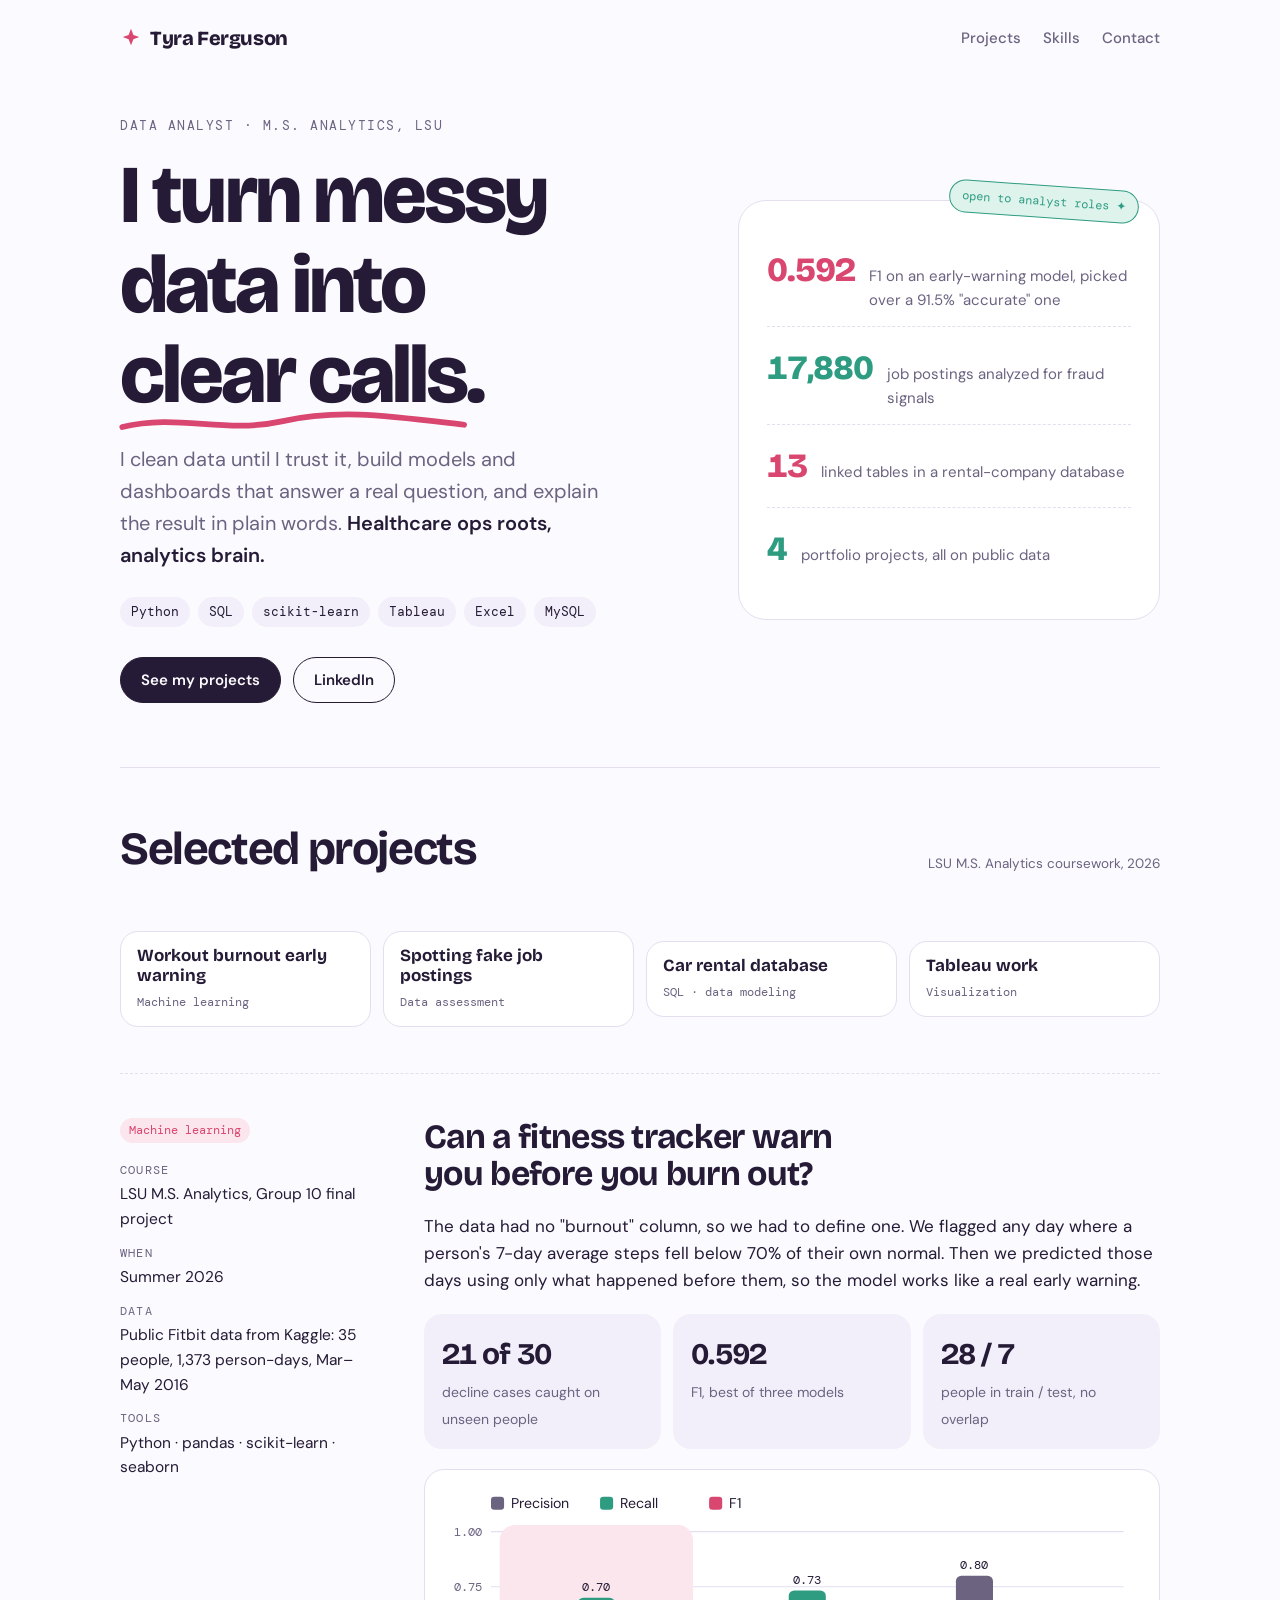
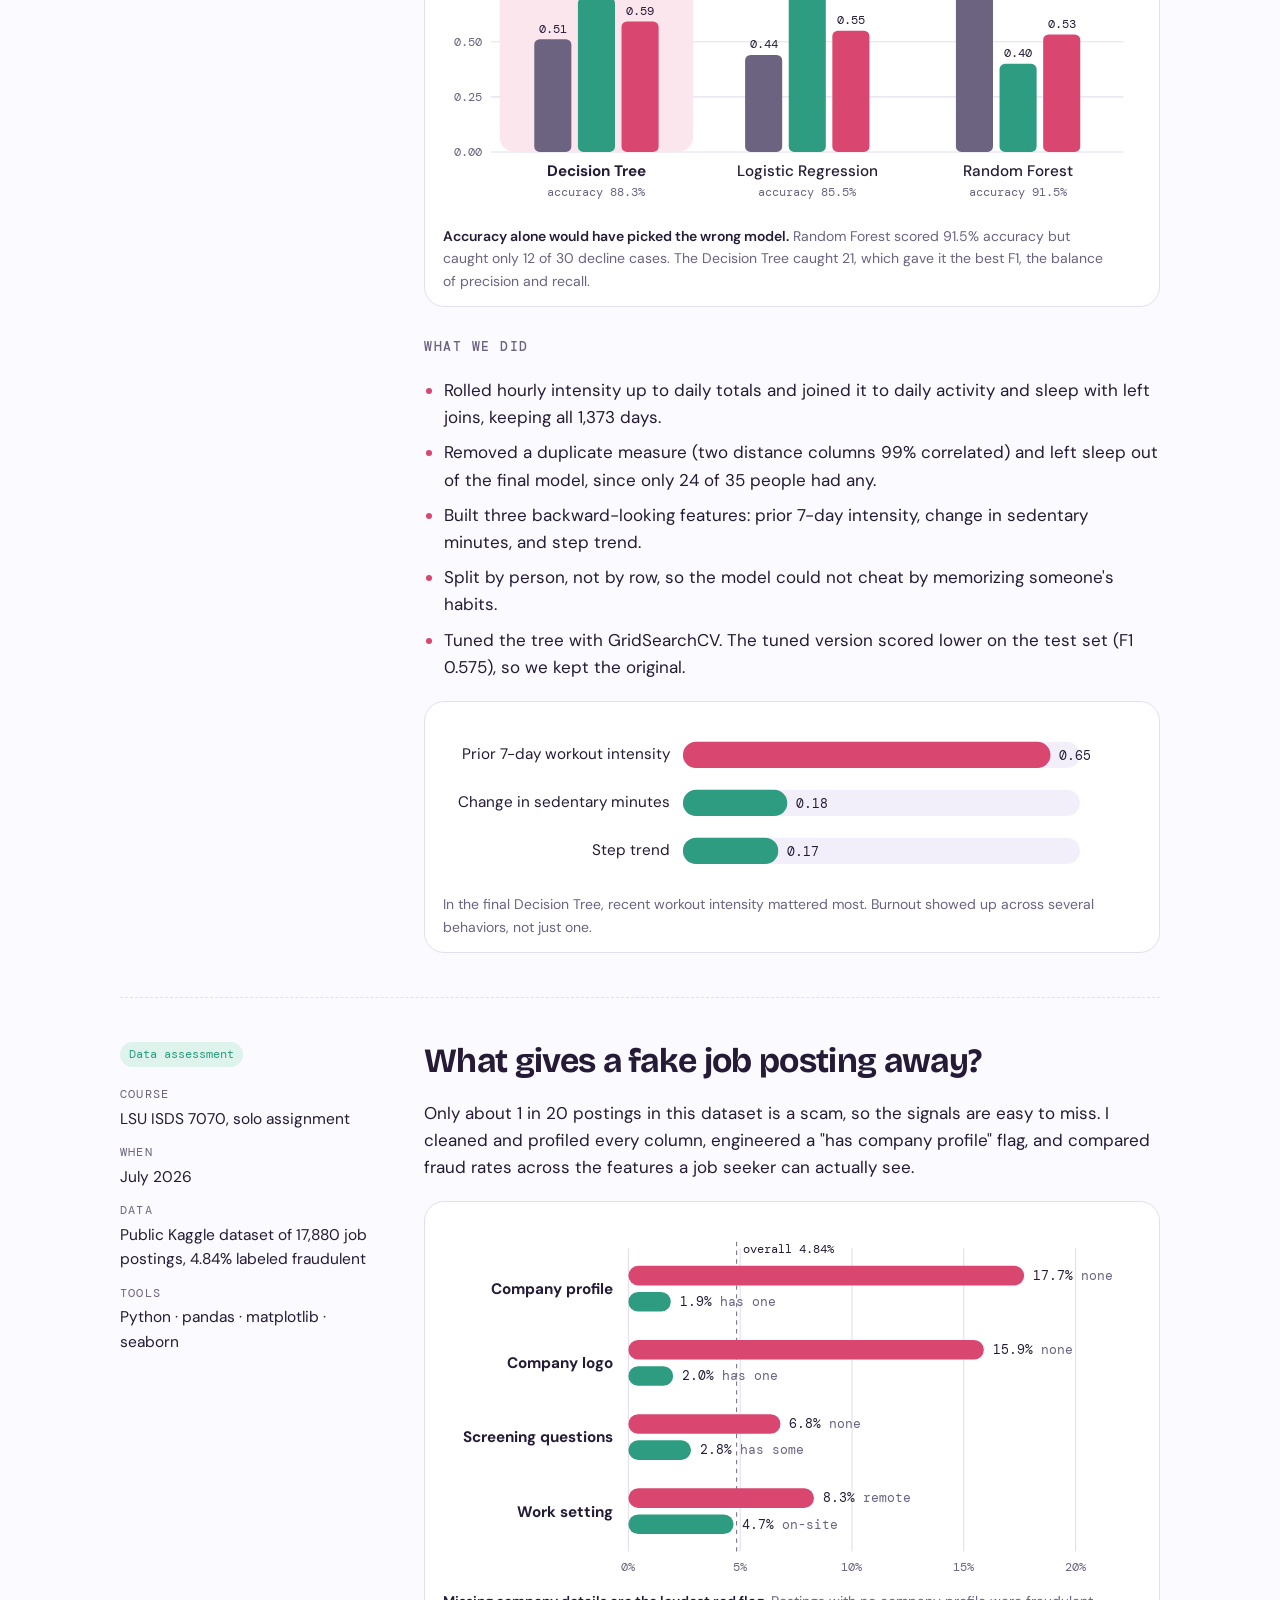
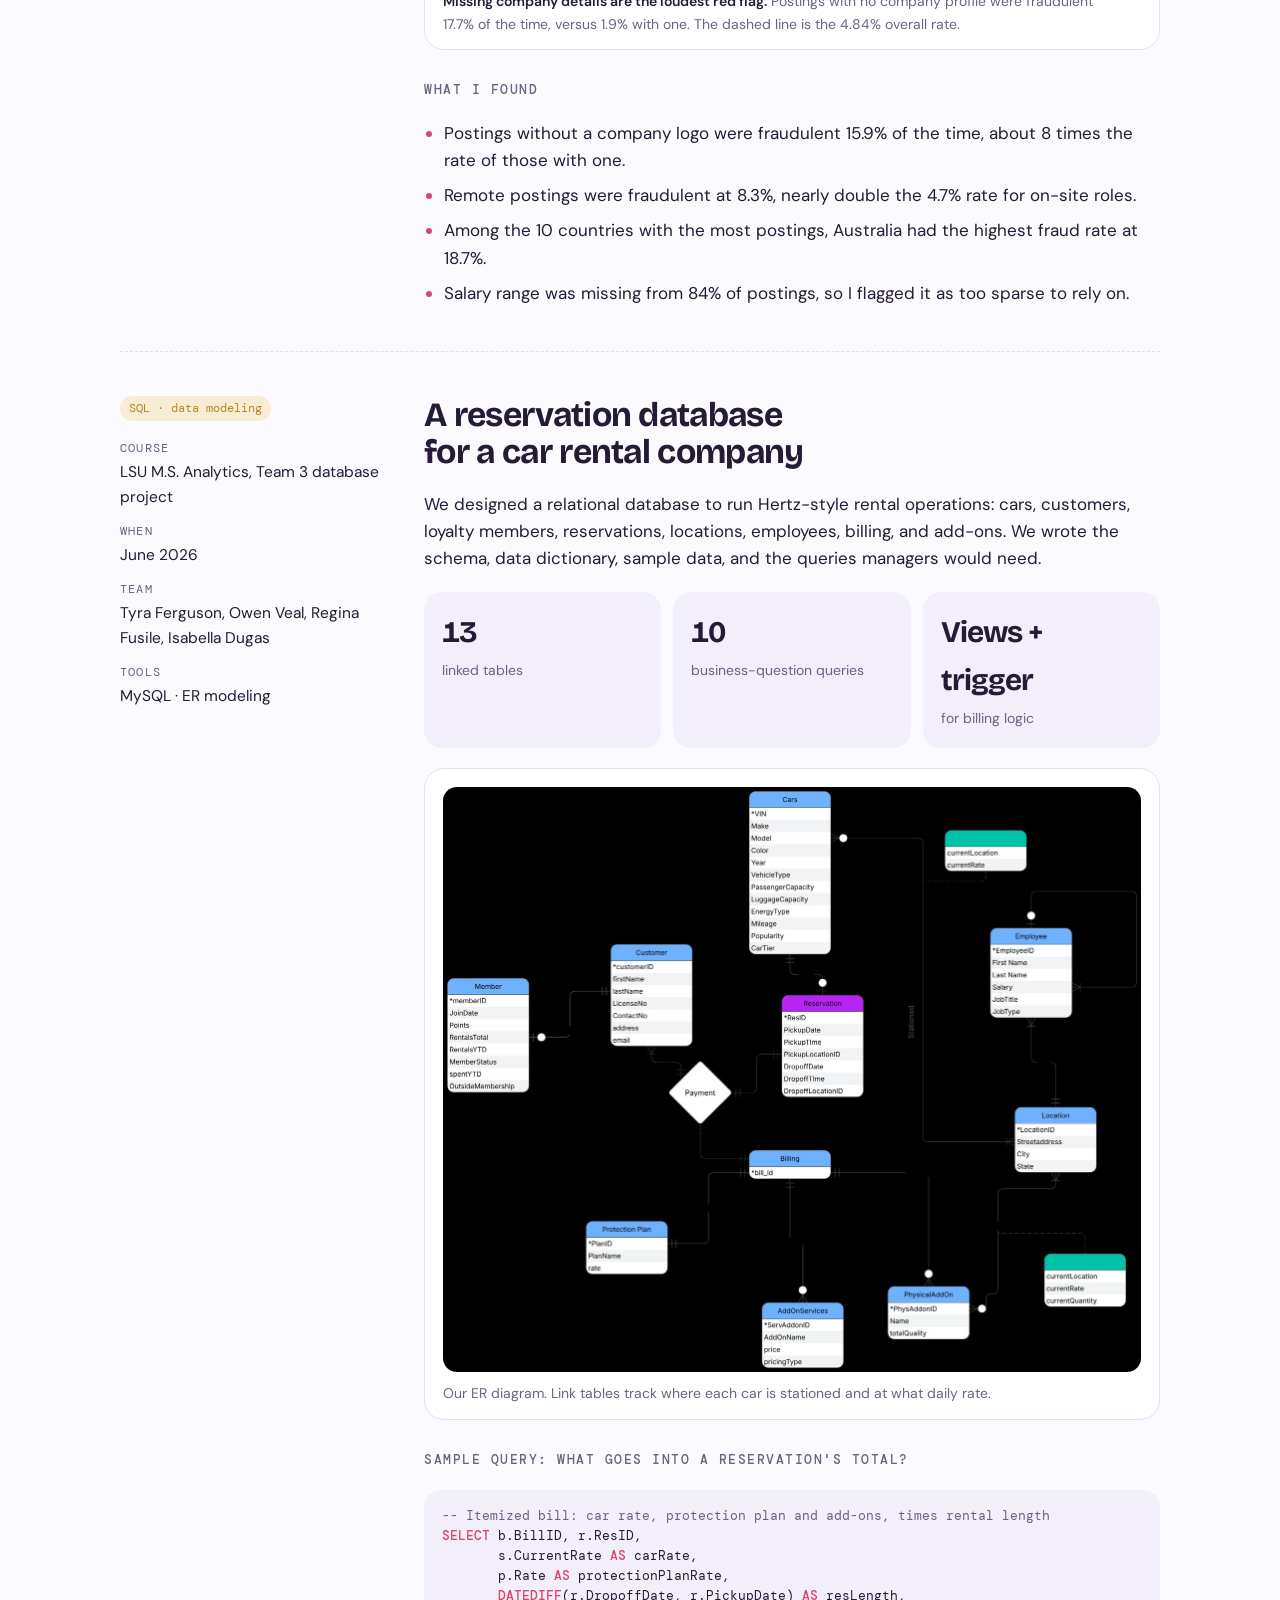
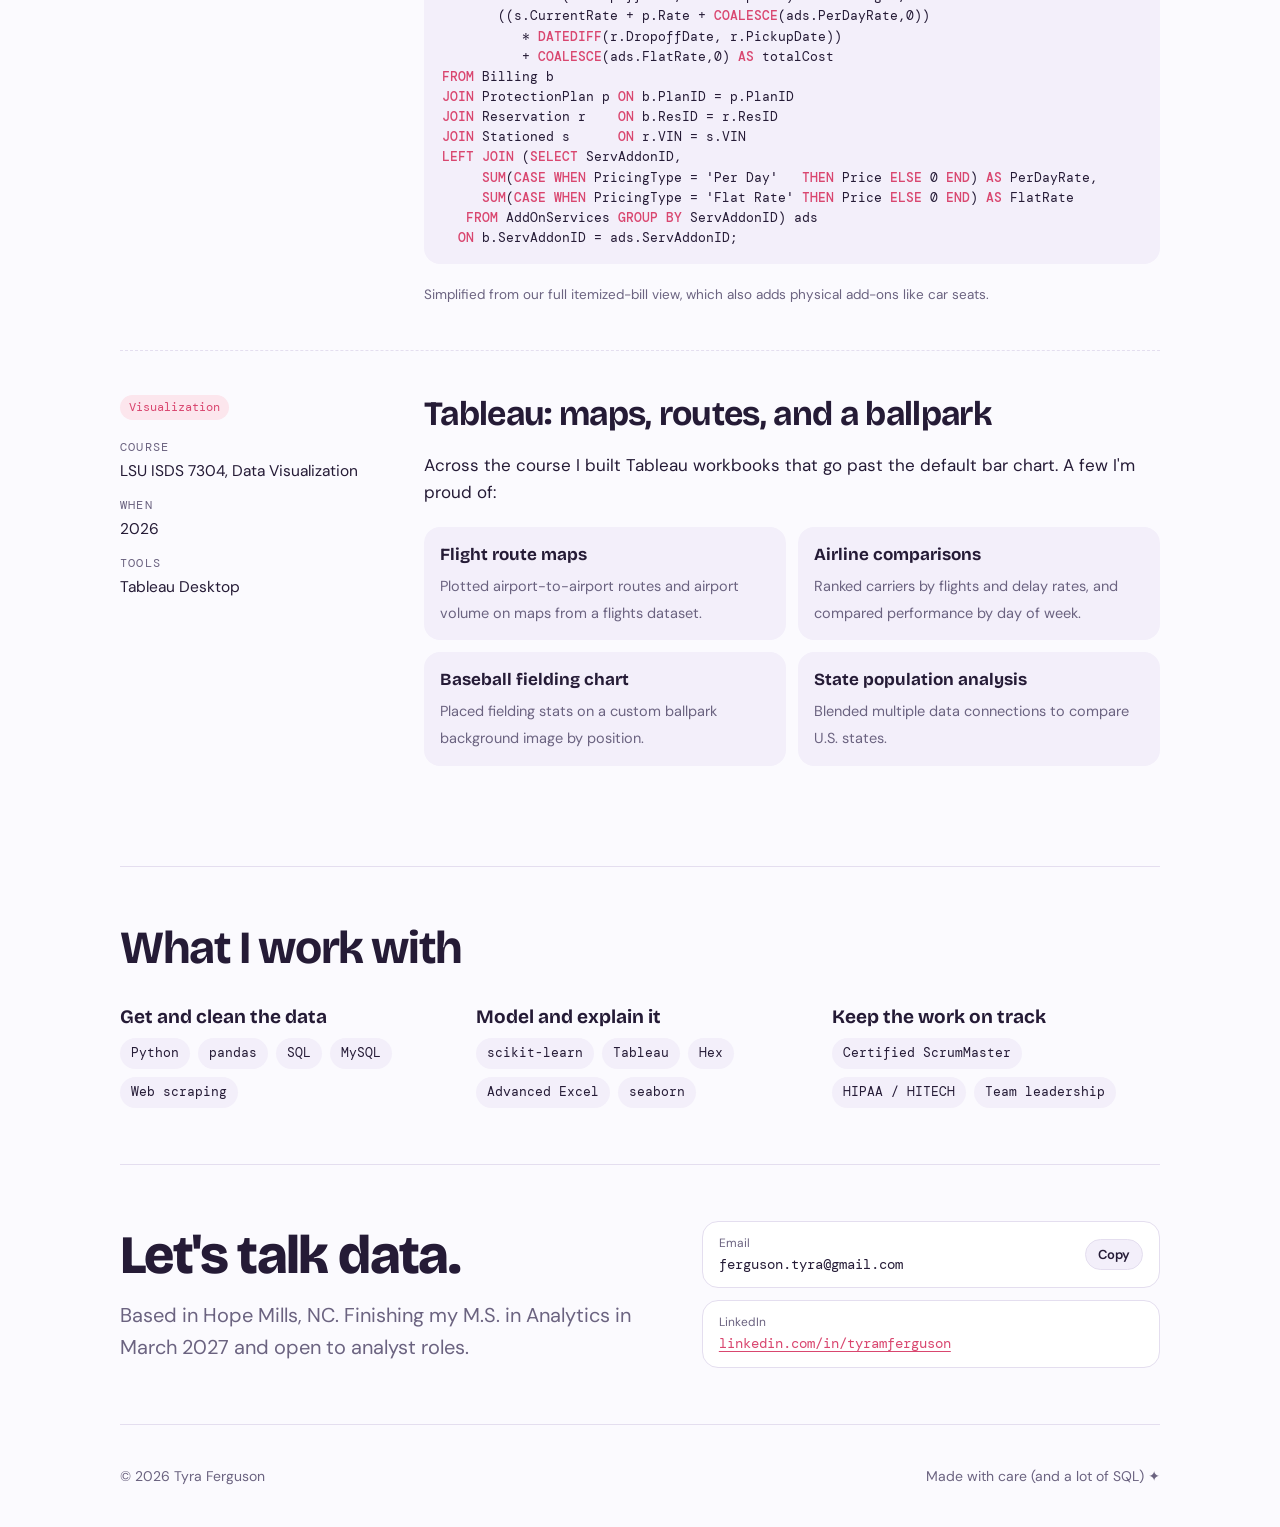
==== index.html @ 2511407a "Add data analytics portfolio site Co-Authored-By: Claude Opus 5.5 <noreply@anthropic.com> Claude-Ses" ====
<!doctype html>
<html lang="en">
<head>
<meta charset="utf-8">
<meta name="viewport" content="width=device-width, initial-scale=1, viewport-fit=cover">
<title>Tyra Ferguson Portfolio</title>
<meta name="claude:viewport-fit-sides" content="cover">
<meta name="description" content="Tyra Ferguson, data analyst. Projects in machine learning, fraud analysis, database design, and Tableau.">
<link rel="preconnect" href="https://fonts.googleapis.com">
<link rel="preconnect" href="https://fonts.gstatic.com" crossorigin>
<link rel="stylesheet" href="https://fonts.googleapis.com/css2?family=Bricolage+Grotesque:opsz,wght@12..96,500;12..96,700;12..96,800&family=DM+Sans:opsz,wght@9..40,400;9..40,500;9..40,700&family=DM+Mono:wght@400;500&display=swap">
<style>
html,body{margin:0}
/* Layout: one calm reading column; each project is a case study with a sidebar of facts and a chart drawn from the project's real results */
:root{
  --bg:#FBFAFE;
  --surface:#FFFFFF;
  --soft:#F3EFFA;
  --ink:#251B36;
  --muted:#6B6380;
  --line:#E4DEEF;
  --accent:#D9466F;
  --accent-soft:#FCE6ED;
  --mint:#2E9C80;
  --mint-soft:#DDF3EC;
  --gold:#B8871F;
  --gold-soft:#F7EDD5;
  --display:"Bricolage Grotesque", "Avenir Next", "Segoe UI", system-ui, sans-serif;
  --body:"DM Sans", "Helvetica Neue", Arial, system-ui, sans-serif;
  --mono:"DM Mono", ui-monospace, "SFMono-Regular", Menlo, monospace;
}
@media (prefers-color-scheme: dark){:root:not([data-theme="light"]){
  --bg:#17121F;--surface:#201A2B;--soft:#2A2238;--ink:#F2EDF8;--muted:#B3A9C6;--line:#3A3049;
  --accent:#FF7DA0;--accent-soft:#3E2234;--mint:#5FD0B1;--mint-soft:#1E3A33;--gold:#E6BF5E;--gold-soft:#3A3020;color-scheme:dark}}
:root[data-theme="dark"]{
  --bg:#17121F;--surface:#201A2B;--soft:#2A2238;--ink:#F2EDF8;--muted:#B3A9C6;--line:#3A3049;
  --accent:#FF7DA0;--accent-soft:#3E2234;--mint:#5FD0B1;--mint-soft:#1E3A33;--gold:#E6BF5E;--gold-soft:#3A3020;color-scheme:dark}

*{box-sizing:border-box}
body{background:var(--bg);color:var(--ink);font-family:var(--body);font-size:17px;line-height:1.6;
  padding-left:max(16px,env(safe-area-inset-left,0px));padding-right:max(16px,env(safe-area-inset-right,0px));}
.wrap{max-width:1040px;margin:0 auto}
a{color:var(--accent);text-underline-offset:3px}
a:focus-visible,button:focus-visible{outline:3px solid var(--accent);outline-offset:3px;border-radius:6px}
h1,h2,h3{font-family:var(--display);line-height:1.1;text-wrap:balance;margin:0}
p{margin:0}
.eyebrow{font-family:var(--mono);font-size:12.5px;letter-spacing:.12em;text-transform:uppercase;color:var(--muted)}

nav{display:flex;justify-content:space-between;align-items:center;gap:16px;flex-wrap:wrap;padding-block:22px}
.mark{font-family:var(--display);font-weight:800;font-size:20px;letter-spacing:-.02em;color:var(--ink);text-decoration:none;display:flex;align-items:center;gap:8px}
.mark svg{width:22px;height:22px}
nav ul{list-style:none;display:flex;gap:22px;margin:0;padding:0;flex-wrap:wrap}
nav ul a{color:var(--muted);text-decoration:none;font-weight:500;font-size:15px}
nav ul a:hover{color:var(--ink)}

.hero{display:grid;grid-template-columns:1.35fr 1fr;gap:48px;align-items:center;padding-block:40px 64px}
.hero h1{font-size:clamp(44px,7vw,82px);font-weight:800;letter-spacing:-.035em}
.squig{position:relative;white-space:nowrap}
.squig svg{position:absolute;left:0;right:0;bottom:-.12em;width:100%;height:.28em;overflow:visible}
.lede{font-size:20px;color:var(--muted);max-width:36ch;margin-top:22px}
.lede strong{color:var(--ink);font-weight:600}
.chips{display:flex;flex-wrap:wrap;gap:8px;margin-top:26px;padding:0;list-style:none}
.chip{font-family:var(--mono);font-size:13px;padding:5px 11px;border-radius:999px;background:var(--soft);color:var(--ink)}
.cta{display:flex;gap:12px;flex-wrap:wrap;margin-top:30px}
.btn{font:600 15px var(--body);padding:12px 20px;border-radius:999px;text-decoration:none;border:1.5px solid var(--ink);color:var(--ink);background:transparent}
.btn.primary{background:var(--ink);color:var(--bg)}

.card-me{background:var(--surface);border:1px solid var(--line);border-radius:28px;padding:28px;position:relative;min-width:0}
.card-me .stat{display:grid;grid-template-columns:auto 1fr;gap:4px 14px;align-items:baseline;padding-block:14px;border-bottom:1px dashed var(--line)}
.card-me .stat:last-child{border-bottom:0}
.card-me .num{font-family:var(--display);font-weight:800;font-size:34px;letter-spacing:-.03em;font-variant-numeric:tabular-nums;color:var(--accent)}
.card-me .num.m{color:var(--mint)}
.card-me .lbl{font-size:15px;color:var(--muted)}
.sticker{position:absolute;top:-16px;right:20px;background:var(--mint-soft);color:var(--mint);font-family:var(--mono);font-size:12px;padding:6px 12px;border-radius:999px;transform:rotate(4deg);border:1px solid var(--mint)}

section{padding-block:56px;border-top:1px solid var(--line)}
.sec-head{display:flex;justify-content:space-between;align-items:end;gap:20px;flex-wrap:wrap;margin-bottom:34px}
.sec-head h2{font-size:clamp(32px,4.4vw,46px);font-weight:700;letter-spacing:-.03em}
.note{font-size:13.5px;color:var(--muted)}

.toc{display:grid;grid-template-columns:repeat(4,1fr);gap:12px;margin-bottom:24px}
.toc a{display:flex;flex-direction:column;gap:6px;text-decoration:none;color:var(--ink);background:var(--surface);border:1px solid var(--line);border-radius:18px;padding:14px 16px}
.toc a:hover{border-color:var(--accent)}
.toc b{font-family:var(--display);font-size:17px;line-height:1.2}
.toc span{font-family:var(--mono);font-size:12px;color:var(--muted)}

.case{display:grid;grid-template-columns:260px 1fr;gap:44px;padding-block:44px;border-top:1px dashed var(--line);scroll-margin-top:16px}
.case aside{display:flex;flex-direction:column;gap:18px;min-width:0}
.case aside dl{margin:0;display:grid;gap:12px}
.case aside dt{font-family:var(--mono);font-size:12px;letter-spacing:.1em;text-transform:uppercase;color:var(--muted)}
.case aside dd{margin:2px 0 0;font-size:15.5px}
.tag{align-self:start;font-family:var(--mono);font-size:12px;padding:3px 9px;border-radius:999px;background:var(--accent-soft);color:var(--accent)}
.tag.m{background:var(--mint-soft);color:var(--mint)}
.tag.g{background:var(--gold-soft);color:var(--gold)}
.case .body{min-width:0;display:flex;flex-direction:column;gap:20px}
.case h3{font-size:clamp(26px,3.2vw,34px);font-weight:700;letter-spacing:-.02em}
.case .body p{max-width:66ch}
.case h4{font-family:var(--mono);font-size:12.5px;letter-spacing:.12em;text-transform:uppercase;color:var(--muted);margin:10px 0 0;font-weight:500}
.kpis{display:grid;grid-template-columns:repeat(3,1fr);gap:12px}
.kpi{background:var(--soft);border-radius:18px;padding:16px 18px}
.kpi b{display:block;font-family:var(--display);font-size:30px;letter-spacing:-.03em;font-variant-numeric:tabular-nums}
.kpi span{font-size:14px;color:var(--muted)}
ul.did{margin:0;padding-left:20px;display:grid;gap:8px;max-width:66ch}
ul.did li::marker{color:var(--accent)}
figure{margin:0;background:var(--surface);border:1px solid var(--line);border-radius:20px;padding:18px 18px 14px;min-width:0}
figure .scroll{overflow-x:auto}
figure svg{display:block;width:100%;height:auto}
figcaption{font-size:14px;color:var(--muted);margin-top:10px;max-width:66ch}
figcaption b{color:var(--ink);font-weight:600}
.figs{display:grid;grid-template-columns:1.5fr 1fr;gap:14px}
.er{background:#000;border-radius:14px;overflow:hidden}
.er img{display:block;width:100%;height:auto}
pre{margin:0;background:var(--soft);border-radius:16px;padding:16px 18px;overflow-x:auto;font:13px/1.55 var(--mono);color:var(--ink)}
pre .k{color:var(--accent);font-weight:500}
pre .c{color:var(--muted)}
.tabgrid{display:grid;grid-template-columns:repeat(2,1fr);gap:12px}
.tabgrid div{background:var(--soft);border-radius:16px;padding:14px 16px}
.tabgrid b{display:block;font-family:var(--display);font-size:17px;margin-bottom:4px}
.tabgrid span{font-size:14.5px;color:var(--muted)}

.skills{display:grid;grid-template-columns:repeat(3,1fr);gap:28px}
.skills h3{font-size:19px;font-weight:700;margin-bottom:10px}
.skills ul{list-style:none;margin:0;padding:0;display:flex;flex-wrap:wrap;gap:8px}

.contact{display:grid;grid-template-columns:1.2fr 1fr;gap:32px;align-items:center}
.contact h2{font-size:clamp(34px,5vw,54px);font-weight:800;letter-spacing:-.03em}
.reach{display:grid;gap:12px}
.row{display:flex;align-items:center;justify-content:space-between;gap:12px;background:var(--surface);border:1px solid var(--line);border-radius:16px;padding:12px 16px;flex-wrap:wrap}
.row span{font-family:var(--mono);font-size:14px;overflow-wrap:anywhere;min-width:0}
.row small{display:block;font-family:var(--body);font-size:12px;color:var(--muted)}
.copy{font:600 13px var(--body);border:1px solid var(--line);background:var(--soft);color:var(--ink);border-radius:999px;padding:6px 12px;cursor:pointer}
footer{padding-block:40px;color:var(--muted);font-size:14px;display:flex;justify-content:space-between;gap:12px;flex-wrap:wrap;border-top:1px solid var(--line)}

@media (max-width:860px){
  .hero,.case,.contact,.figs{grid-template-columns:1fr}
  .skills{grid-template-columns:1fr}
  .toc{grid-template-columns:repeat(2,1fr)}
}
@media (max-width:480px){.kpis,.tabgrid,.toc{grid-template-columns:1fr}}
@media (prefers-reduced-motion:no-preference){
  .squig path{stroke-dasharray:400;animation:draw 1.1s ease-out both}
  @keyframes draw{from{stroke-dashoffset:400}to{stroke-dashoffset:0}}
}
</style>
</head>
<body>

<div class="wrap">
  <nav aria-label="Main">
    <a class="mark" href="#top">
      <svg viewBox="0 0 24 24" aria-hidden="true"><path d="M12 2l2.6 6.6L21 11l-6.4 2.4L12 20l-2.6-6.6L3 11l6.4-2.4z" fill="var(--accent)"/></svg>
      Tyra Ferguson
    </a>
    <ul>
      <li><a href="#work">Projects</a></li>
      <li><a href="#skills">Skills</a></li>
      <li><a href="#contact">Contact</a></li>
    </ul>
  </nav>

  <header class="hero" id="top">
    <div>
      <p class="eyebrow">Data analyst · M.S. Analytics, LSU</p>
      <h1 style="margin-top:14px">I turn messy data into <span class="squig">clear calls<svg viewBox="0 0 300 20" preserveAspectRatio="none" aria-hidden="true"><path d="M2 14 C 50 2, 90 20, 140 9 S 230 4, 298 12" fill="none" stroke="var(--accent)" stroke-width="5" stroke-linecap="round"/></svg></span>.</h1>
      <p class="lede">I clean data until I trust it, build models and dashboards that answer a real question, and explain the result in plain words. <strong>Healthcare ops roots, analytics brain.</strong></p>
      <ul class="chips" aria-label="Core tools">
        <li class="chip">Python</li><li class="chip">SQL</li><li class="chip">scikit-learn</li><li class="chip">Tableau</li><li class="chip">Excel</li><li class="chip">MySQL</li>
      </ul>
      <div class="cta">
        <a class="btn primary" href="#work">See my projects</a>
        <a class="btn" href="https://www.linkedin.com/in/tyramferguson/" target="_blank" rel="noopener">LinkedIn</a>
      </div>
    </div>
    <div class="card-me" aria-label="Highlights">
      <span class="sticker">open to analyst roles ✦</span>
      <div class="stat"><span class="num">0.592</span><span class="lbl">F1 on an early-warning model, picked over a 91.5% "accurate" one</span></div>
      <div class="stat"><span class="num m">17,880</span><span class="lbl">job postings analyzed for fraud signals</span></div>
      <div class="stat"><span class="num">13</span><span class="lbl">linked tables in a rental-company database</span></div>
      <div class="stat"><span class="num m">4</span><span class="lbl">portfolio projects, all on public data</span></div>
    </div>
  </header>

  <section id="work" aria-labelledby="work-h">
    <div class="sec-head">
      <h2 id="work-h">Selected projects</h2>
      <p class="note">LSU M.S. Analytics coursework, 2026</p>
    </div>
    <nav class="toc" aria-label="Projects">
      <a href="#fitbit"><b>Workout burnout early warning</b><span>Machine learning</span></a>
      <a href="#jobs"><b>Spotting fake job postings</b><span>Data assessment</span></a>
      <a href="#hertz"><b>Car rental database</b><span>SQL · data modeling</span></a>
      <a href="#tableau"><b>Tableau work</b><span>Visualization</span></a>
    </nav>

    <!-- FITBIT -->
    <article class="case" id="fitbit" aria-labelledby="fit-h">
      <aside>
        <span class="tag">Machine learning</span>
        <dl>
          <div><dt>Course</dt><dd>LSU M.S. Analytics, Group 10 final project</dd></div>
          <div><dt>When</dt><dd>Summer 2026</dd></div>
          <div><dt>Data</dt><dd>Public Fitbit data from Kaggle: 35 people, 1,373 person-days, Mar–May 2016</dd></div>
          <div><dt>Tools</dt><dd>Python · pandas · scikit-learn · seaborn</dd></div>
        </dl>
      </aside>
      <div class="body">
        <h3 id="fit-h">Can a fitness tracker warn you before you burn out?</h3>
        <p>The data had no "burnout" column, so we had to define one. We flagged any day where a person's 7-day average steps fell below 70% of their own normal. Then we predicted those days using only what happened before them, so the model works like a real early warning.</p>
        <div class="kpis">
          <div class="kpi"><b>21 of 30</b><span>decline cases caught on unseen people</span></div>
          <div class="kpi"><b>0.592</b><span>F1, best of three models</span></div>
          <div class="kpi"><b>28 / 7</b><span>people in train / test, no overlap</span></div>
        </div>
        <figure>
          <div class="scroll"><svg viewBox="0 0 640 300" xmlns="http://www.w3.org/2000/svg" role="img" aria-label="Precision, recall and F1 by model. Decision Tree: precision 0.51, recall 0.70, F1 0.59. Logistic Regression: 0.44, 0.73, 0.55. Random Forest: 0.80, 0.40, 0.53." style="min-width:520px"><g font-family="DM Mono, monospace" font-size="11" fill="var(--muted)"><line x1="44" x2="624" y1="242.0" y2="242.0" stroke="var(--line)"/><text x="36" y="246.0" text-anchor="end">0.00</text><line x1="44" x2="624" y1="191.5" y2="191.5" stroke="var(--line)"/><text x="36" y="195.5" text-anchor="end">0.25</text><line x1="44" x2="624" y1="141.0" y2="141.0" stroke="var(--line)"/><text x="36" y="145.0" text-anchor="end">0.50</text><line x1="44" x2="624" y1="90.5" y2="90.5" stroke="var(--line)"/><text x="36" y="94.5" text-anchor="end">0.75</text><line x1="44" x2="624" y1="40.0" y2="40.0" stroke="var(--line)"/><text x="36" y="44.0" text-anchor="end">1.00</text></g><rect x="44" y="8" width="12" height="12" rx="3" fill="var(--muted)"/><text x="62" y="18" font-family="DM Sans, Arial, sans-serif" font-size="13" fill="var(--ink)">Precision</text><rect x="144" y="8" width="12" height="12" rx="3" fill="var(--mint)"/><text x="162" y="18" font-family="DM Sans, Arial, sans-serif" font-size="13" fill="var(--ink)">Recall</text><rect x="244" y="8" width="12" height="12" rx="3" fill="var(--accent)"/><text x="262" y="18" font-family="DM Sans, Arial, sans-serif" font-size="13" fill="var(--ink)">F1</text><rect x="52.0" y="34" width="177.3" height="208" rx="14" fill="var(--accent-soft)"/><rect x="83.7" y="138.6" width="34" height="103.4" rx="5" fill="var(--muted)"/><text x="100.7" y="132.6" text-anchor="middle" font-family="DM Mono, monospace" font-size="11" fill="var(--ink)">0.51</text><rect x="123.7" y="100.6" width="34" height="141.4" rx="5" fill="var(--mint)"/><text x="140.7" y="94.6" text-anchor="middle" font-family="DM Mono, monospace" font-size="11" fill="var(--ink)">0.70</text><rect x="163.7" y="122.4" width="34" height="119.6" rx="5" fill="var(--accent)"/><text x="180.7" y="116.4" text-anchor="middle" font-family="DM Mono, monospace" font-size="11" fill="var(--ink)">0.59</text><text x="140.7" y="264" text-anchor="middle" font-family="DM Sans, Arial, sans-serif" font-size="14" font-weight="700" fill="var(--ink)">Decision Tree</text><text x="140.7" y="282" text-anchor="middle" font-family="DM Mono, monospace" font-size="11" fill="var(--muted)">accuracy 88.3%</text><rect x="277.0" y="153.1" width="34" height="88.9" rx="5" fill="var(--muted)"/><text x="294.0" y="147.1" text-anchor="middle" font-family="DM Mono, monospace" font-size="11" fill="var(--ink)">0.44</text><rect x="317.0" y="93.9" width="34" height="148.1" rx="5" fill="var(--mint)"/><text x="334.0" y="87.9" text-anchor="middle" font-family="DM Mono, monospace" font-size="11" fill="var(--ink)">0.73</text><rect x="357.0" y="130.9" width="34" height="111.1" rx="5" fill="var(--accent)"/><text x="374.0" y="124.9" text-anchor="middle" font-family="DM Mono, monospace" font-size="11" fill="var(--ink)">0.55</text><text x="334.0" y="264" text-anchor="middle" font-family="DM Sans, Arial, sans-serif" font-size="14" font-weight="500" fill="var(--ink)">Logistic Regression</text><text x="334.0" y="282" text-anchor="middle" font-family="DM Mono, monospace" font-size="11" fill="var(--muted)">accuracy 85.5%</text><rect x="470.3" y="80.4" width="34" height="161.6" rx="5" fill="var(--muted)"/><text x="487.3" y="74.4" text-anchor="middle" font-family="DM Mono, monospace" font-size="11" fill="var(--ink)">0.80</text><rect x="510.3" y="161.2" width="34" height="80.8" rx="5" fill="var(--mint)"/><text x="527.3" y="155.2" text-anchor="middle" font-family="DM Mono, monospace" font-size="11" fill="var(--ink)">0.40</text><rect x="550.3" y="134.3" width="34" height="107.7" rx="5" fill="var(--accent)"/><text x="567.3" y="128.3" text-anchor="middle" font-family="DM Mono, monospace" font-size="11" fill="var(--ink)">0.53</text><text x="527.3" y="264" text-anchor="middle" font-family="DM Sans, Arial, sans-serif" font-size="14" font-weight="500" fill="var(--ink)">Random Forest</text><text x="527.3" y="282" text-anchor="middle" font-family="DM Mono, monospace" font-size="11" fill="var(--muted)">accuracy 91.5%</text></svg></div>
          <figcaption><b>Accuracy alone would have picked the wrong model.</b> Random Forest scored 91.5% accuracy but caught only 12 of 30 decline cases. The Decision Tree caught 21, which gave it the best F1, the balance of precision and recall.</figcaption>
        </figure>
        <h4>What we did</h4>
        <ul class="did">
          <li>Rolled hourly intensity up to daily totals and joined it to daily activity and sleep with left joins, keeping all 1,373 days.</li>
          <li>Removed a duplicate measure (two distance columns 99% correlated) and left sleep out of the final model, since only 24 of 35 people had any.</li>
          <li>Built three backward-looking features: prior 7-day intensity, change in sedentary minutes, and step trend.</li>
          <li>Split by person, not by row, so the model could not cheat by memorizing someone's habits.</li>
          <li>Tuned the tree with GridSearchCV. The tuned version scored lower on the test set (F1 0.575), so we kept the original.</li>
        </ul>
        <figure>
          <div class="scroll"><svg viewBox="0 0 640 150" xmlns="http://www.w3.org/2000/svg" role="img" aria-label="Feature importance: prior 7-day intensity 0.65, change in sedentary minutes 0.18, step trend 0.17." style="min-width:480px"><text x="208" y="36" text-anchor="end" font-family="DM Sans, Arial, sans-serif" font-size="14" fill="var(--ink)">Prior 7-day workout intensity</text><rect x="220" y="20" width="364" height="24" rx="12" fill="var(--soft)"/><rect x="220" y="20" width="337.0" height="24" rx="12" fill="var(--accent)"/><text x="565.0" y="37" font-family="DM Mono, monospace" font-size="12" fill="var(--ink)">0.65</text><text x="208" y="80" text-anchor="end" font-family="DM Sans, Arial, sans-serif" font-size="14" fill="var(--ink)">Change in sedentary minutes</text><rect x="220" y="64" width="364" height="24" rx="12" fill="var(--soft)"/><rect x="220" y="64" width="95.7" height="24" rx="12" fill="var(--mint)"/><text x="323.7" y="81" font-family="DM Mono, monospace" font-size="12" fill="var(--ink)">0.18</text><text x="208" y="124" text-anchor="end" font-family="DM Sans, Arial, sans-serif" font-size="14" fill="var(--ink)">Step trend</text><rect x="220" y="108" width="364" height="24" rx="12" fill="var(--soft)"/><rect x="220" y="108" width="87.4" height="24" rx="12" fill="var(--mint)"/><text x="315.4" y="125" font-family="DM Mono, monospace" font-size="12" fill="var(--ink)">0.17</text></svg></div>
          <figcaption>In the final Decision Tree, recent workout intensity mattered most. Burnout showed up across several behaviors, not just one.</figcaption>
        </figure>
      </div>
    </article>

    <!-- JOBS -->
    <article class="case" id="jobs" aria-labelledby="jobs-h">
      <aside>
        <span class="tag m">Data assessment</span>
        <dl>
          <div><dt>Course</dt><dd>LSU ISDS 7070, solo assignment</dd></div>
          <div><dt>When</dt><dd>July 2026</dd></div>
          <div><dt>Data</dt><dd>Public Kaggle dataset of 17,880 job postings, 4.84% labeled fraudulent</dd></div>
          <div><dt>Tools</dt><dd>Python · pandas · matplotlib · seaborn</dd></div>
        </dl>
      </aside>
      <div class="body">
        <h3 id="jobs-h">What gives a fake job posting away?</h3>
        <p>Only about 1 in 20 postings in this dataset is a scam, so the signals are easy to miss. I cleaned and profiled every column, engineered a "has company profile" flag, and compared fraud rates across the features a job seeker can actually see.</p>
        <figure>
          <div class="scroll"><svg viewBox="0 0 640 330" xmlns="http://www.w3.org/2000/svg" role="img" aria-label="Fraud rate by signal. No company profile 17.7% vs 1.9% with one. No logo 15.9% vs 2.0%. No screening questions 6.8% vs 2.8%. Remote 8.3% vs on-site 4.7%. Overall 4.84%." style="min-width:520px"><g font-family="DM Mono, monospace" font-size="11" fill="var(--muted)"><line x1="170.0" x2="170.0" y1="26" y2="304" stroke="var(--line)"/><text x="170.0" y="322" text-anchor="middle">0%</text><line x1="272.5" x2="272.5" y1="26" y2="304" stroke="var(--line)"/><text x="272.5" y="322" text-anchor="middle">5%</text><line x1="375.0" x2="375.0" y1="26" y2="304" stroke="var(--line)"/><text x="375.0" y="322" text-anchor="middle">10%</text><line x1="477.5" x2="477.5" y1="26" y2="304" stroke="var(--line)"/><text x="477.5" y="322" text-anchor="middle">15%</text><line x1="580.0" x2="580.0" y1="26" y2="304" stroke="var(--line)"/><text x="580.0" y="322" text-anchor="middle">20%</text></g><line x1="269.2" x2="269.2" y1="20" y2="304" stroke="var(--ink)" stroke-dasharray="4 4" opacity=".6"/><text x="275.2" y="30" font-family="DM Mono, monospace" font-size="11" fill="var(--ink)">overall 4.84%</text><text x="156" y="68" text-anchor="end" font-family="DM Sans, Arial, sans-serif" font-size="14" font-weight="700" fill="var(--ink)">Company profile</text><rect x="170" y="42" width="362.9" height="18" rx="9" fill="var(--accent)"/><text x="540.9" y="55" font-family="DM Mono, monospace" font-size="12" fill="var(--ink)">17.7% <tspan fill="var(--muted)">none</tspan></text><rect x="170" y="66" width="38.9" height="18" rx="9" fill="var(--mint)"/><text x="216.9" y="79" font-family="DM Mono, monospace" font-size="12" fill="var(--ink)">1.9% <tspan fill="var(--muted)">has one</tspan></text><text x="156" y="136" text-anchor="end" font-family="DM Sans, Arial, sans-serif" font-size="14" font-weight="700" fill="var(--ink)">Company logo</text><rect x="170" y="110" width="325.9" height="18" rx="9" fill="var(--accent)"/><text x="503.9" y="123" font-family="DM Mono, monospace" font-size="12" fill="var(--ink)">15.9% <tspan fill="var(--muted)">none</tspan></text><rect x="170" y="134" width="41.0" height="18" rx="9" fill="var(--mint)"/><text x="219.0" y="147" font-family="DM Mono, monospace" font-size="12" fill="var(--ink)">2.0% <tspan fill="var(--muted)">has one</tspan></text><text x="156" y="204" text-anchor="end" font-family="DM Sans, Arial, sans-serif" font-size="14" font-weight="700" fill="var(--ink)">Screening questions</text><rect x="170" y="178" width="139.4" height="18" rx="9" fill="var(--accent)"/><text x="317.4" y="191" font-family="DM Mono, monospace" font-size="12" fill="var(--ink)">6.8% <tspan fill="var(--muted)">none</tspan></text><rect x="170" y="202" width="57.4" height="18" rx="9" fill="var(--mint)"/><text x="235.4" y="215" font-family="DM Mono, monospace" font-size="12" fill="var(--ink)">2.8% <tspan fill="var(--muted)">has some</tspan></text><text x="156" y="272" text-anchor="end" font-family="DM Sans, Arial, sans-serif" font-size="14" font-weight="700" fill="var(--ink)">Work setting</text><rect x="170" y="246" width="170.2" height="18" rx="9" fill="var(--accent)"/><text x="348.2" y="259" font-family="DM Mono, monospace" font-size="12" fill="var(--ink)">8.3% <tspan fill="var(--muted)">remote</tspan></text><rect x="170" y="270" width="96.4" height="18" rx="9" fill="var(--mint)"/><text x="274.4" y="283" font-family="DM Mono, monospace" font-size="12" fill="var(--ink)">4.7% <tspan fill="var(--muted)">on-site</tspan></text></svg></div>
          <figcaption><b>Missing company details are the loudest red flag.</b> Postings with no company profile were fraudulent 17.7% of the time, versus 1.9% with one. The dashed line is the 4.84% overall rate.</figcaption>
        </figure>
        <h4>What I found</h4>
        <ul class="did">
          <li>Postings without a company logo were fraudulent 15.9% of the time, about 8 times the rate of those with one.</li>
          <li>Remote postings were fraudulent at 8.3%, nearly double the 4.7% rate for on-site roles.</li>
          <li>Among the 10 countries with the most postings, Australia had the highest fraud rate at 18.7%.</li>
          <li>Salary range was missing from 84% of postings, so I flagged it as too sparse to rely on.</li>
        </ul>
      </div>
    </article>

    <!-- HERTZ -->
    <article class="case" id="hertz" aria-labelledby="hertz-h">
      <aside>
        <span class="tag g">SQL · data modeling</span>
        <dl>
          <div><dt>Course</dt><dd>LSU M.S. Analytics, Team 3 database project</dd></div>
          <div><dt>When</dt><dd>June 2026</dd></div>
          <div><dt>Team</dt><dd>Tyra Ferguson, Owen Veal, Regina Fusile, Isabella Dugas</dd></div>
          <div><dt>Tools</dt><dd>MySQL · ER modeling</dd></div>
        </dl>
      </aside>
      <div class="body">
        <h3 id="hertz-h">A reservation database for a car rental company</h3>
        <p>We designed a relational database to run Hertz-style rental operations: cars, customers, loyalty members, reservations, locations, employees, billing, and add-ons. We wrote the schema, data dictionary, sample data, and the queries managers would need.</p>
        <div class="kpis">
          <div class="kpi"><b>13</b><span>linked tables</span></div>
          <div class="kpi"><b>10</b><span>business-question queries</span></div>
          <div class="kpi"><b>Views + trigger</b><span>for billing logic</span></div>
        </div>
        <figure>
          <div class="er"><img src="[data-uri]" alt="Entity relationship diagram with tables for Cars, Customer, Member, Reservation, Payment, Billing, Protection Plan, AddOnServices, PhysicalAddOn, Employee and Location, plus Stationed and Assigned link tables." width="1400" height="1175" loading="lazy"></div>
          <figcaption>Our ER diagram. Link tables track where each car is stationed and at what daily rate.</figcaption>
        </figure>
        <h4>Sample query: what goes into a reservation's total?</h4>
<pre><span class="c">-- Itemized bill: car rate, protection plan and add-ons, times rental length</span>
<span class="k">SELECT</span> b.BillID, r.ResID,
       s.CurrentRate <span class="k">AS</span> carRate,
       p.Rate <span class="k">AS</span> protectionPlanRate,
       <span class="k">DATEDIFF</span>(r.DropoffDate, r.PickupDate) <span class="k">AS</span> resLength,
       ((s.CurrentRate + p.Rate + <span class="k">COALESCE</span>(ads.PerDayRate,0))
          * <span class="k">DATEDIFF</span>(r.DropoffDate, r.PickupDate))
          + <span class="k">COALESCE</span>(ads.FlatRate,0) <span class="k">AS</span> totalCost
<span class="k">FROM</span> Billing b
<span class="k">JOIN</span> ProtectionPlan p <span class="k">ON</span> b.PlanID = p.PlanID
<span class="k">JOIN</span> Reservation r    <span class="k">ON</span> b.ResID = r.ResID
<span class="k">JOIN</span> Stationed s      <span class="k">ON</span> r.VIN = s.VIN
<span class="k">LEFT JOIN</span> (<span class="k">SELECT</span> ServAddonID,
     <span class="k">SUM</span>(<span class="k">CASE WHEN</span> PricingType = 'Per Day'   <span class="k">THEN</span> Price <span class="k">ELSE</span> 0 <span class="k">END</span>) <span class="k">AS</span> PerDayRate,
     <span class="k">SUM</span>(<span class="k">CASE WHEN</span> PricingType = 'Flat Rate' <span class="k">THEN</span> Price <span class="k">ELSE</span> 0 <span class="k">END</span>) <span class="k">AS</span> FlatRate
   <span class="k">FROM</span> AddOnServices <span class="k">GROUP BY</span> ServAddonID) ads
  <span class="k">ON</span> b.ServAddonID = ads.ServAddonID;</pre>
        <p class="note">Simplified from our full itemized-bill view, which also adds physical add-ons like car seats.</p>
      </div>
    </article>

    <!-- TABLEAU -->
    <article class="case" id="tableau" aria-labelledby="tab-h">
      <aside>
        <span class="tag">Visualization</span>
        <dl>
          <div><dt>Course</dt><dd>LSU ISDS 7304, Data Visualization</dd></div>
          <div><dt>When</dt><dd>2026</dd></div>
          <div><dt>Tools</dt><dd>Tableau Desktop</dd></div>
        </dl>
      </aside>
      <div class="body">
        <h3 id="tab-h">Tableau: maps, routes, and a ballpark</h3>
        <p>Across the course I built Tableau workbooks that go past the default bar chart. A few I'm proud of:</p>
        <div class="tabgrid">
          <div><b>Flight route maps</b><span>Plotted airport-to-airport routes and airport volume on maps from a flights dataset.</span></div>
          <div><b>Airline comparisons</b><span>Ranked carriers by flights and delay rates, and compared performance by day of week.</span></div>
          <div><b>Baseball fielding chart</b><span>Placed fielding stats on a custom ballpark background image by position.</span></div>
          <div><b>State population analysis</b><span>Blended multiple data connections to compare U.S. states.</span></div>
        </div>
      </div>
    </article>
  </section>

  <section id="skills" aria-labelledby="skills-h">
    <div class="sec-head"><h2 id="skills-h">What I work with</h2></div>
    <div class="skills">
      <div>
        <h3>Get and clean the data</h3>
        <ul><li class="chip">Python</li><li class="chip">pandas</li><li class="chip">SQL</li><li class="chip">MySQL</li><li class="chip">Web scraping</li></ul>
      </div>
      <div>
        <h3>Model and explain it</h3>
        <ul><li class="chip">scikit-learn</li><li class="chip">Tableau</li><li class="chip">Hex</li><li class="chip">Advanced Excel</li><li class="chip">seaborn</li></ul>
      </div>
      <div>
        <h3>Keep the work on track</h3>
        <ul><li class="chip">Certified ScrumMaster</li><li class="chip">HIPAA / HITECH</li><li class="chip">Team leadership</li></ul>
      </div>
    </div>
  </section>

  <section id="contact" aria-labelledby="contact-h">
    <div class="contact">
      <div>
        <h2 id="contact-h">Let's talk data.</h2>
        <p class="lede" style="margin-top:14px;max-width:40ch">Based in Hope Mills, NC. Finishing my M.S. in Analytics in March 2027 and open to analyst roles.</p>
      </div>
      <div class="reach">
        <div class="row"><span><small>Email</small>ferguson.tyra@gmail.com</span><button class="copy" type="button" id="copy-email" data-copy="ferguson.tyra@gmail.com">Copy</button></div>
        <div class="row"><span><small>LinkedIn</small><a href="https://www.linkedin.com/in/tyramferguson/" target="_blank" rel="noopener">linkedin.com/in/tyramferguson</a></span></div>
      </div>
    </div>
  </section>

  <footer>
    <span>© 2026 Tyra Ferguson</span>
    <span>Made with care (and a lot of SQL) ✦</span>
  </footer>
</div>

<script>
document.querySelectorAll('[data-copy]').forEach(function(b){
  b.addEventListener('click',function(){
    var txt=b.getAttribute('data-copy');
    function sel(){var sp=b.previousElementSibling;var r=document.createRange();r.selectNodeContents(sp);var s=getSelection();s.removeAllRanges();s.addRange(r);b.textContent='Selected';}
    try{navigator.clipboard.writeText(txt).then(function(){b.textContent='Copied';setTimeout(function(){b.textContent='Copy';},1500);},sel);}catch(e){sel();}
  });
});
</script>
</body>
</html>
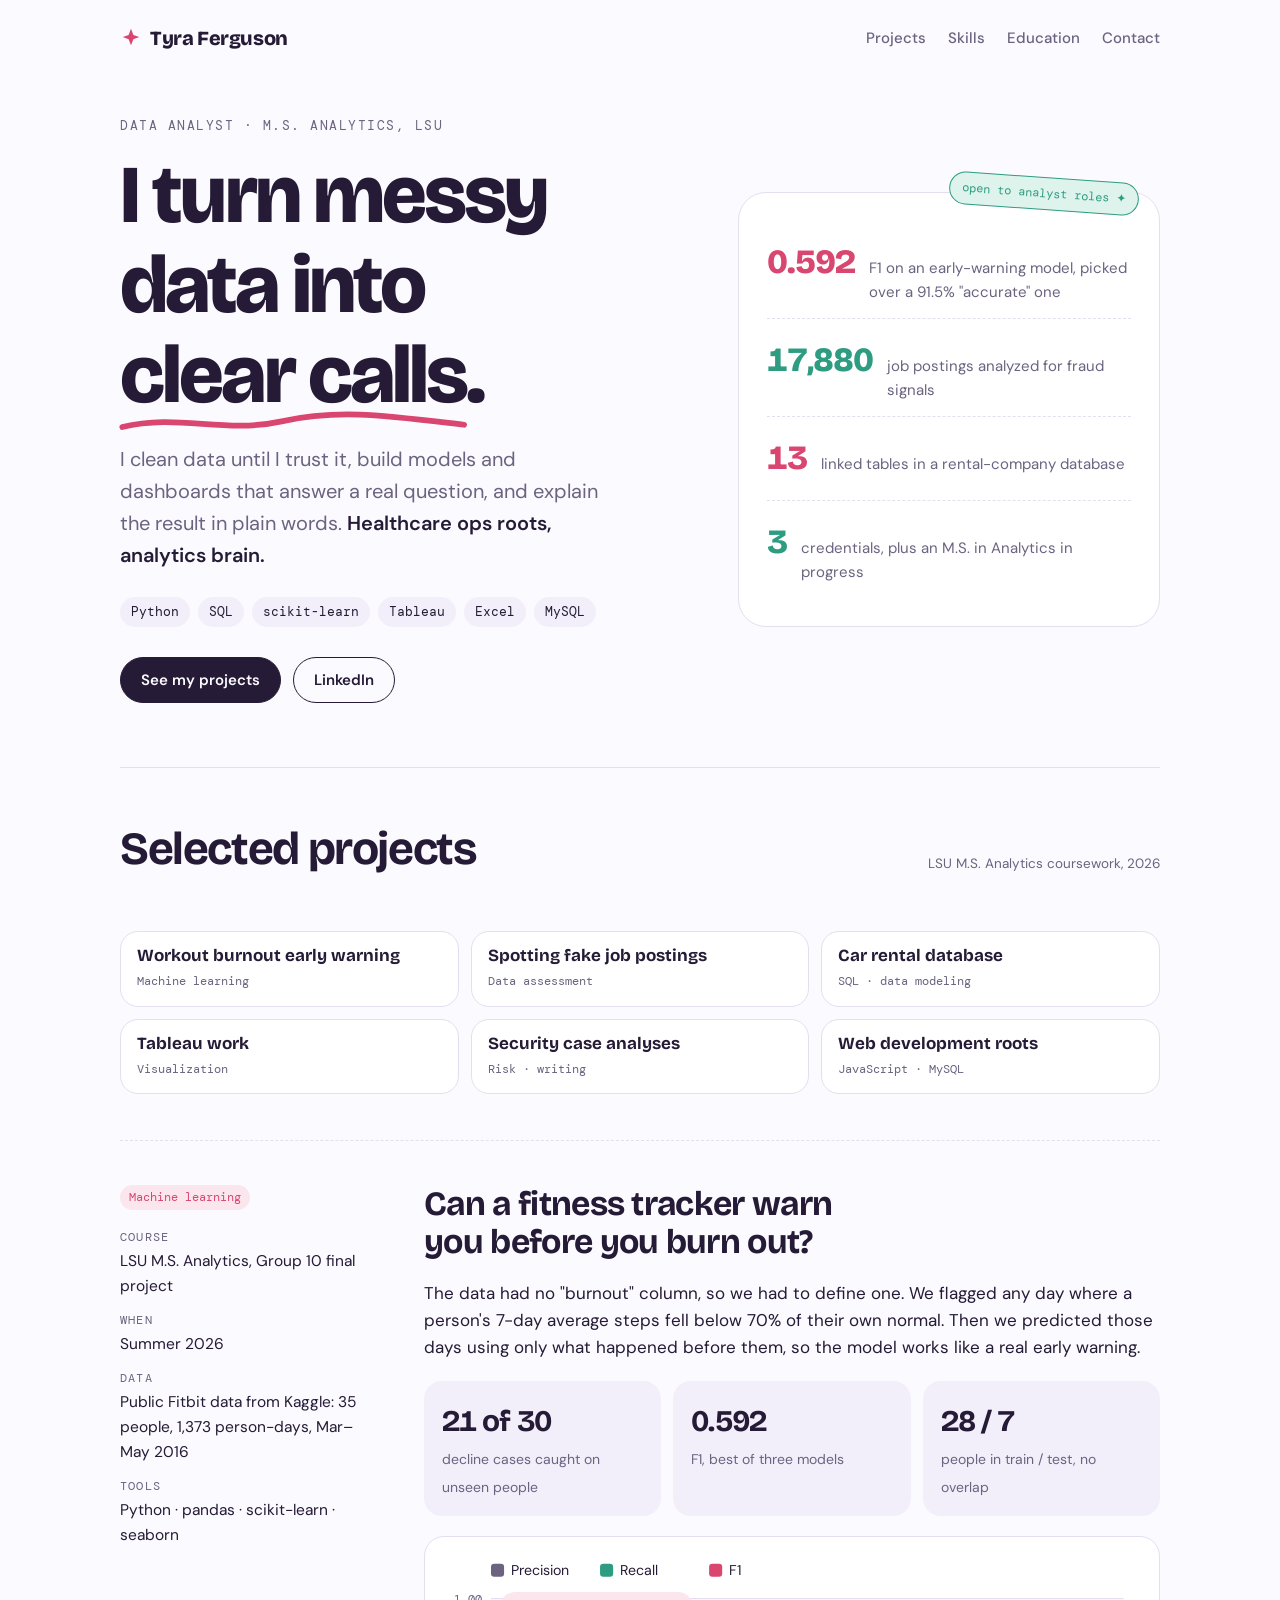
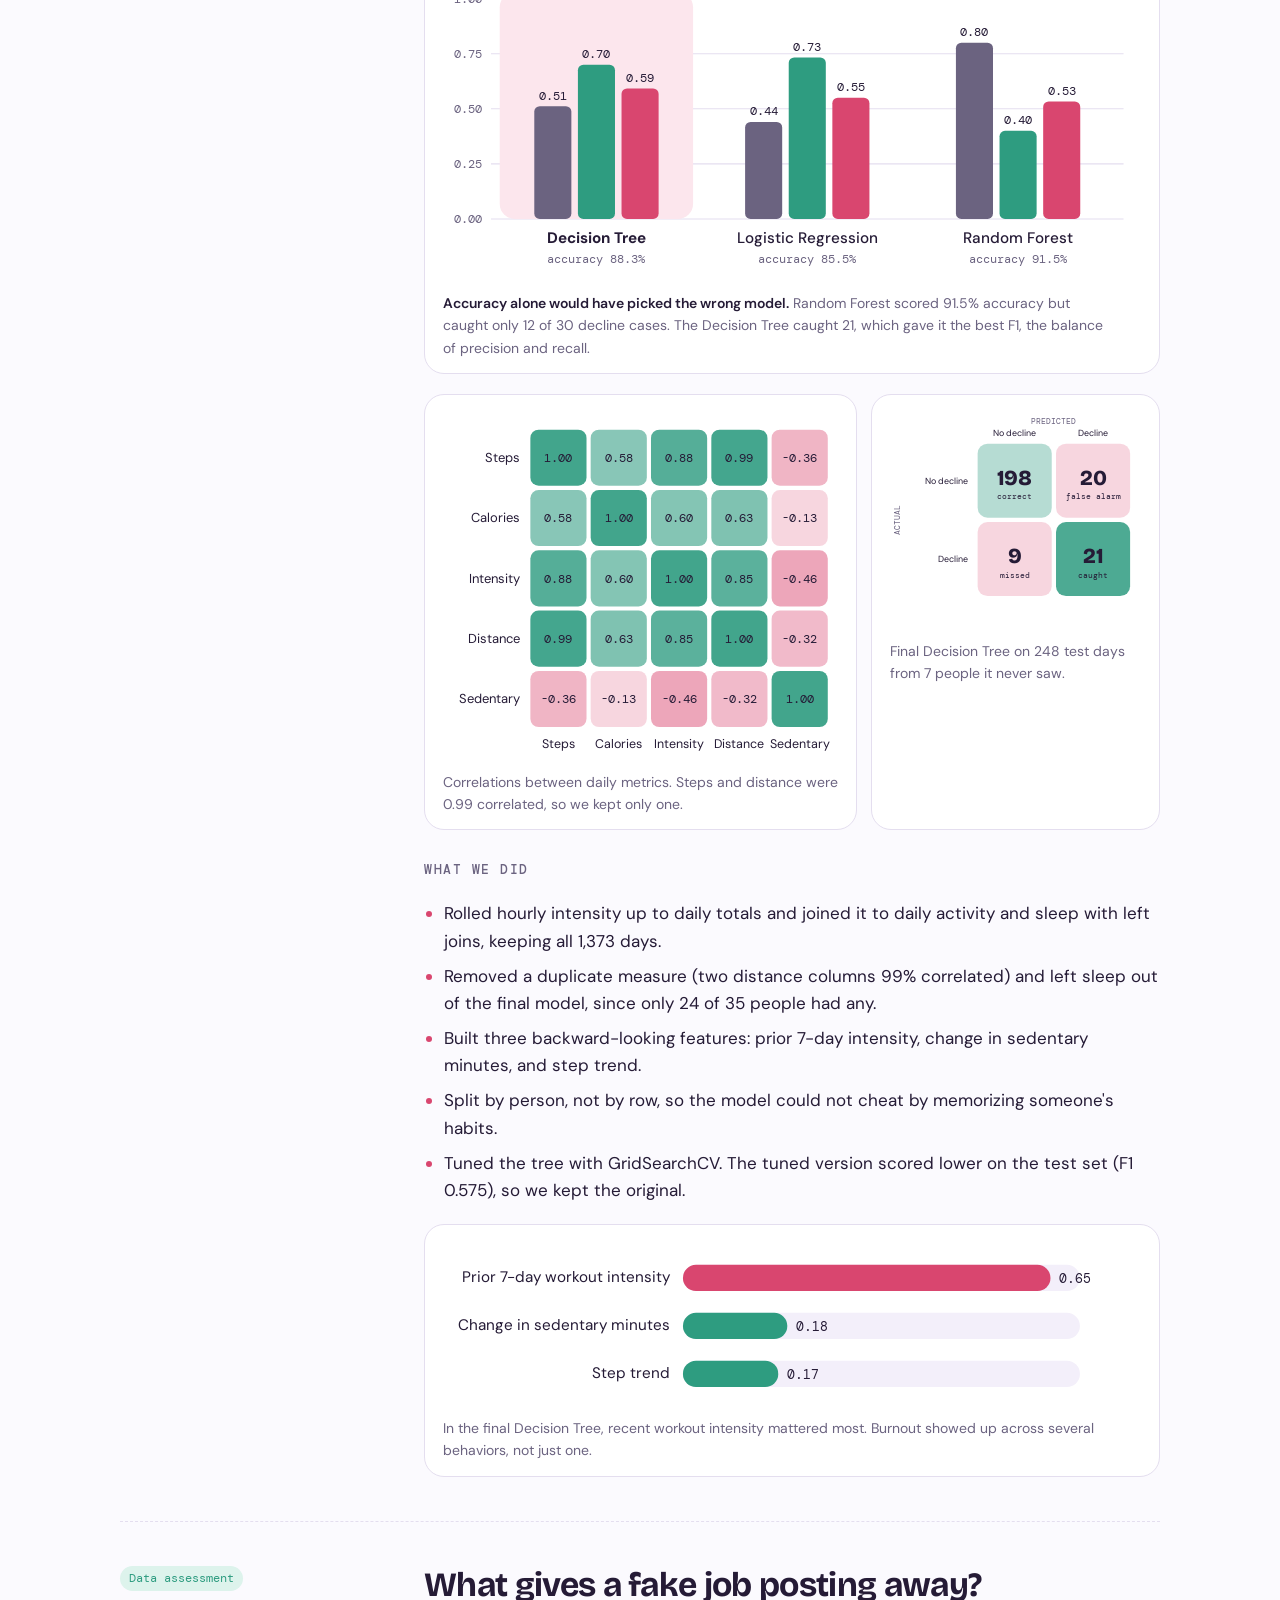
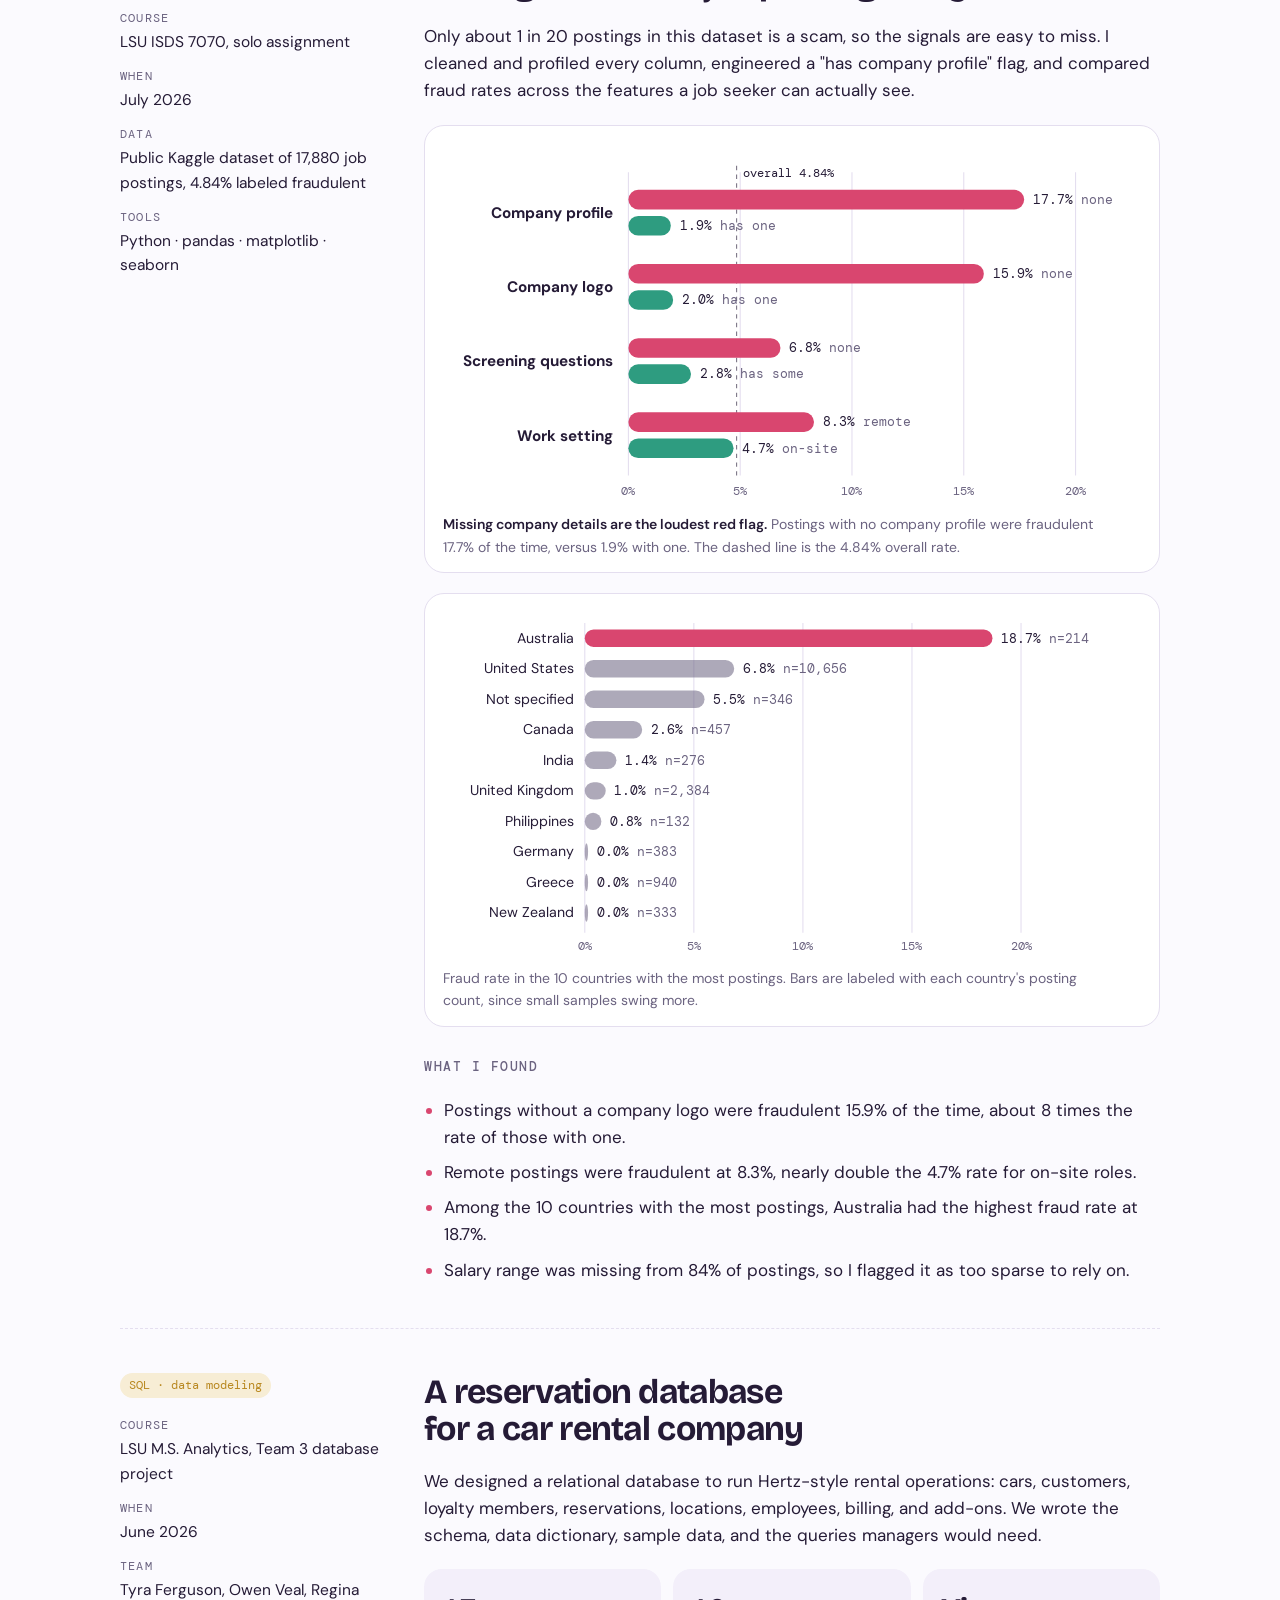
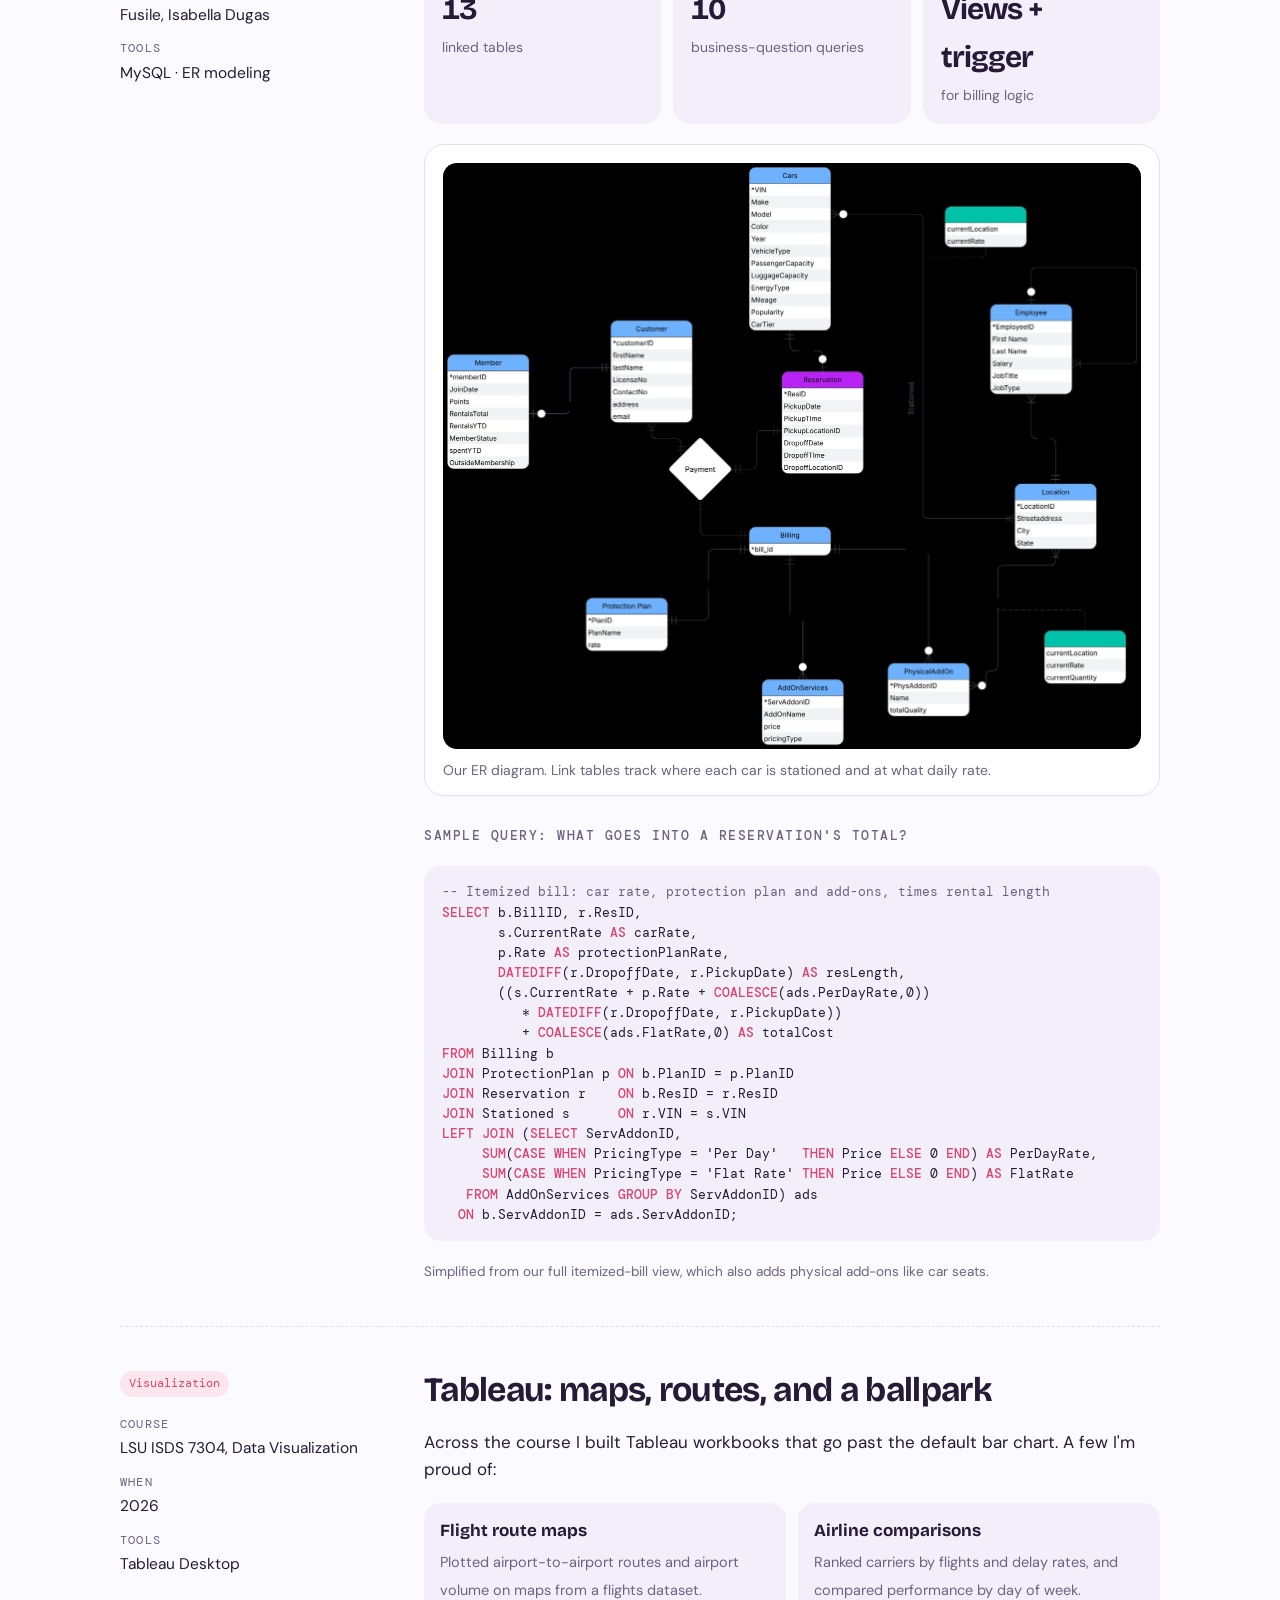
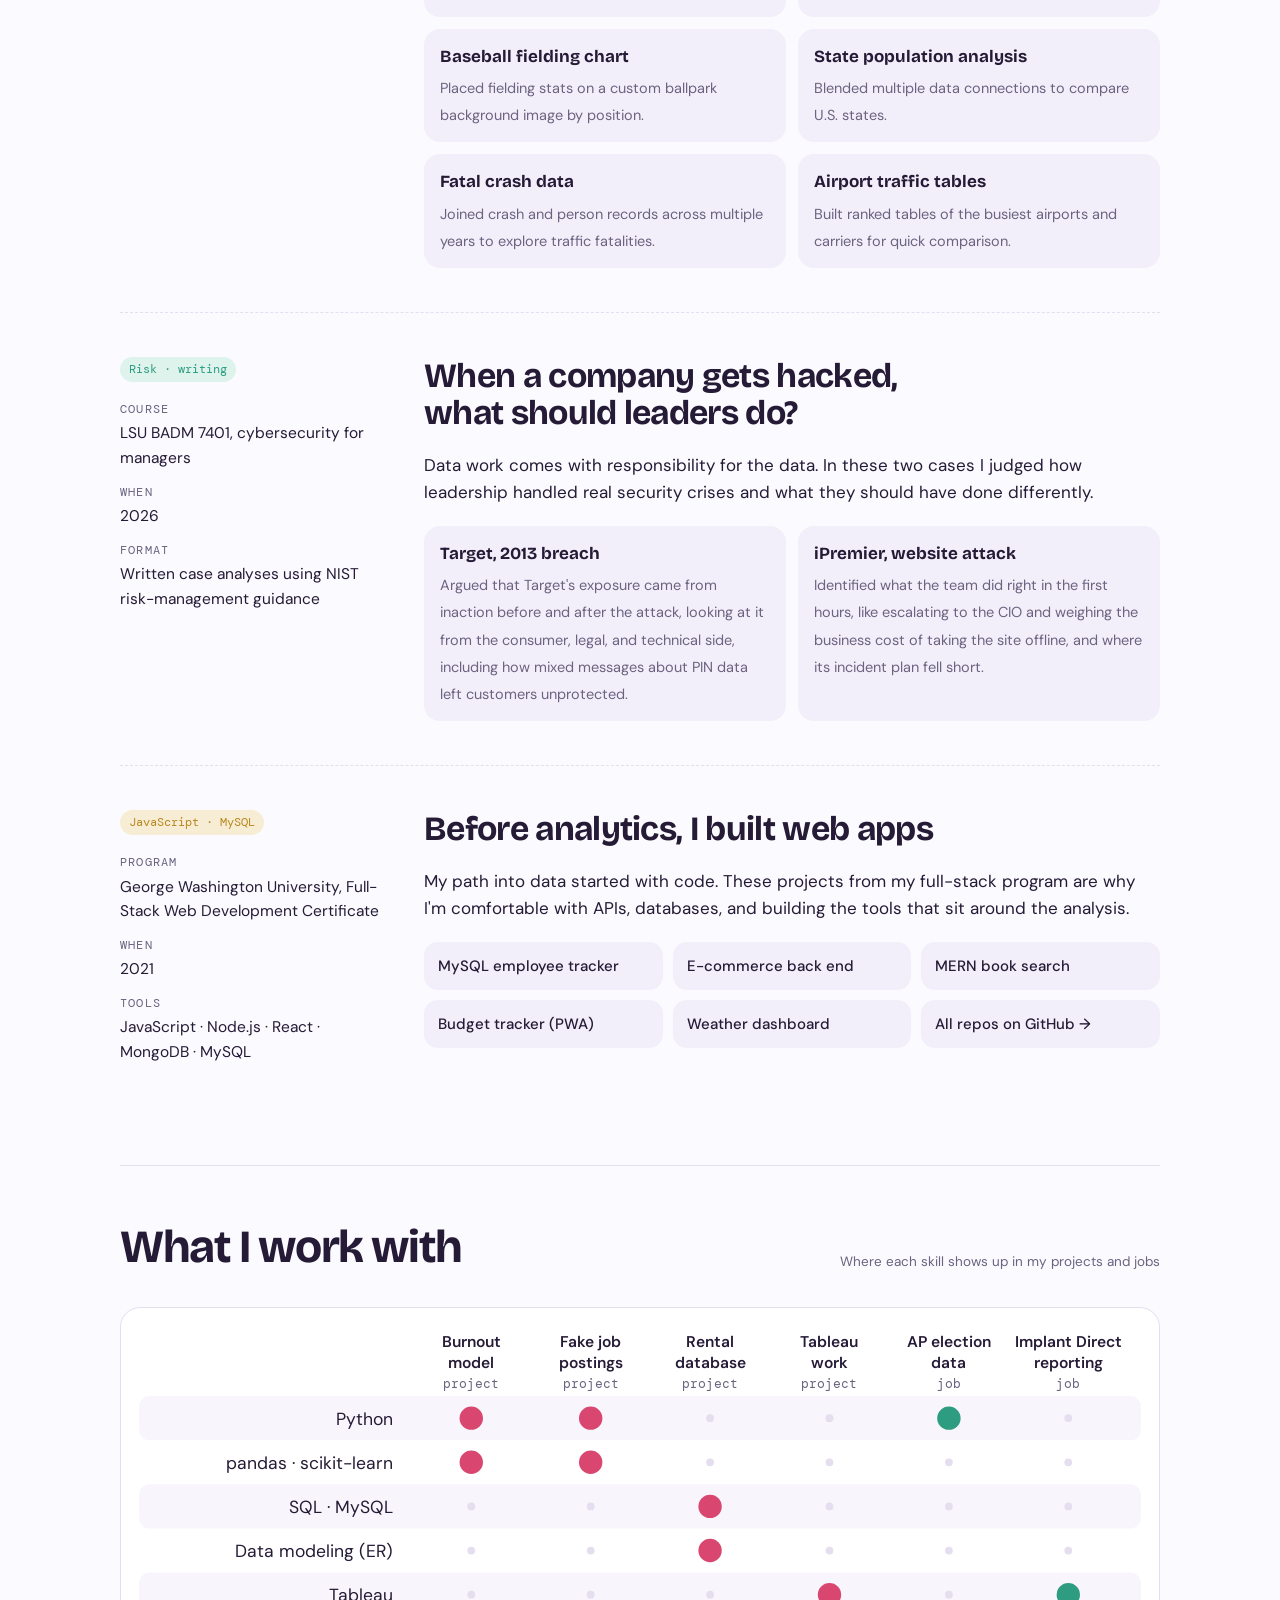
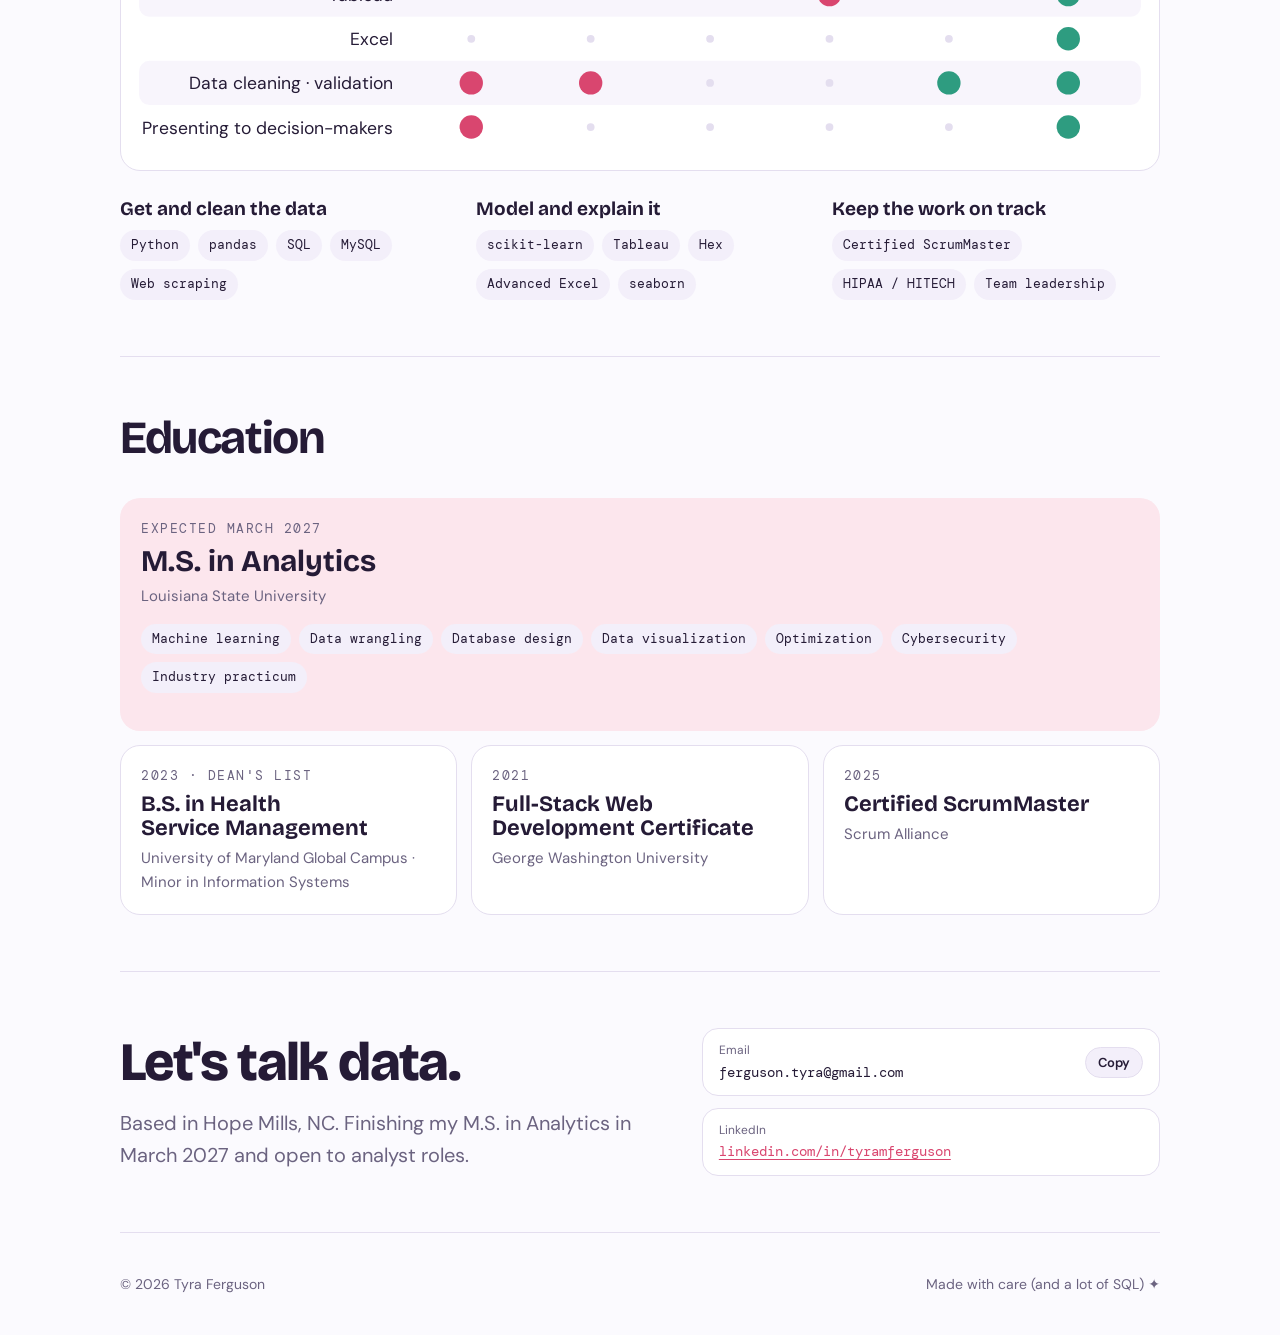
==== commit 7f1a7dde: "Add charts, case studies, web projects, skills matrix and education Co-Authored-By: Claude Opus 5.5 " ====
--- a/index.html
+++ b/index.html
@@ -78,7 +78,7 @@
 .sec-head h2{font-size:clamp(32px,4.4vw,46px);font-weight:700;letter-spacing:-.03em}
 .note{font-size:13.5px;color:var(--muted)}
 
-.toc{display:grid;grid-template-columns:repeat(4,1fr);gap:12px;margin-bottom:24px}
+.toc{display:grid;grid-template-columns:repeat(3,1fr);gap:12px;margin-bottom:24px}
 .toc a{display:flex;flex-direction:column;gap:6px;text-decoration:none;color:var(--ink);background:var(--surface);border:1px solid var(--line);border-radius:18px;padding:14px 16px}
 .toc a:hover{border-color:var(--accent)}
 .toc b{font-family:var(--display);font-size:17px;line-height:1.2}
@@ -118,6 +118,16 @@
 .tabgrid b{display:block;font-family:var(--display);font-size:17px;margin-bottom:4px}
 .tabgrid span{font-size:14.5px;color:var(--muted)}
 
+.repos{list-style:none;margin:0;padding:0;display:grid;grid-template-columns:repeat(3,1fr);gap:10px}
+.repos a{display:block;background:var(--soft);border-radius:14px;padding:12px 14px;text-decoration:none;color:var(--ink);font-weight:500;font-size:15px}
+.repos a:hover{outline:2px solid var(--accent)}
+.edu{display:grid;grid-template-columns:repeat(3,1fr);gap:14px}
+.deg{background:var(--surface);border:1px solid var(--line);border-radius:20px;padding:20px;display:flex;flex-direction:column;gap:6px}
+.deg.main{grid-column:1 / -1;background:var(--accent-soft);border-color:transparent}
+.deg h3{font-size:22px;font-weight:700}
+.deg.main h3{font-size:30px}
+.deg p{color:var(--muted);font-size:15px}
+.deg .chips{margin-top:10px}
 .skills{display:grid;grid-template-columns:repeat(3,1fr);gap:28px}
 .skills h3{font-size:19px;font-weight:700;margin-bottom:10px}
 .skills ul{list-style:none;margin:0;padding:0;display:flex;flex-wrap:wrap;gap:8px}
@@ -136,7 +146,8 @@
   .skills{grid-template-columns:1fr}
   .toc{grid-template-columns:repeat(2,1fr)}
 }
-@media (max-width:480px){.kpis,.tabgrid,.toc{grid-template-columns:1fr}}
+@media (max-width:860px){.edu{grid-template-columns:1fr}.repos{grid-template-columns:repeat(2,1fr)}}
+@media (max-width:480px){.kpis,.tabgrid,.toc,.repos{grid-template-columns:1fr}}
 @media (prefers-reduced-motion:no-preference){
   .squig path{stroke-dasharray:400;animation:draw 1.1s ease-out both}
   @keyframes draw{from{stroke-dashoffset:400}to{stroke-dashoffset:0}}
@@ -154,6 +165,7 @@
     <ul>
       <li><a href="#work">Projects</a></li>
       <li><a href="#skills">Skills</a></li>
+      <li><a href="#education">Education</a></li>
       <li><a href="#contact">Contact</a></li>
     </ul>
   </nav>
@@ -176,7 +188,7 @@
       <div class="stat"><span class="num">0.592</span><span class="lbl">F1 on an early-warning model, picked over a 91.5% "accurate" one</span></div>
       <div class="stat"><span class="num m">17,880</span><span class="lbl">job postings analyzed for fraud signals</span></div>
       <div class="stat"><span class="num">13</span><span class="lbl">linked tables in a rental-company database</span></div>
-      <div class="stat"><span class="num m">4</span><span class="lbl">portfolio projects, all on public data</span></div>
+      <div class="stat"><span class="num m">3</span><span class="lbl">credentials, plus an M.S. in Analytics in progress</span></div>
     </div>
   </header>
 
@@ -190,6 +202,8 @@
       <a href="#jobs"><b>Spotting fake job postings</b><span>Data assessment</span></a>
       <a href="#hertz"><b>Car rental database</b><span>SQL · data modeling</span></a>
       <a href="#tableau"><b>Tableau work</b><span>Visualization</span></a>
+      <a href="#cases"><b>Security case analyses</b><span>Risk · writing</span></a>
+      <a href="#webdev"><b>Web development roots</b><span>JavaScript · MySQL</span></a>
     </nav>
 
     <!-- FITBIT -->
@@ -212,9 +226,19 @@
           <div class="kpi"><b>28 / 7</b><span>people in train / test, no overlap</span></div>
         </div>
         <figure>
-          <div class="scroll"><svg viewBox="0 0 640 300" xmlns="http://www.w3.org/2000/svg" role="img" aria-label="Precision, recall and F1 by model. Decision Tree: precision 0.51, recall 0.70, F1 0.59. Logistic Regression: 0.44, 0.73, 0.55. Random Forest: 0.80, 0.40, 0.53." style="min-width:520px"><g font-family="DM Mono, monospace" font-size="11" fill="var(--muted)"><line x1="44" x2="624" y1="242.0" y2="242.0" stroke="var(--line)"/><text x="36" y="246.0" text-anchor="end">0.00</text><line x1="44" x2="624" y1="191.5" y2="191.5" stroke="var(--line)"/><text x="36" y="195.5" text-anchor="end">0.25</text><line x1="44" x2="624" y1="141.0" y2="141.0" stroke="var(--line)"/><text x="36" y="145.0" text-anchor="end">0.50</text><line x1="44" x2="624" y1="90.5" y2="90.5" stroke="var(--line)"/><text x="36" y="94.5" text-anchor="end">0.75</text><line x1="44" x2="624" y1="40.0" y2="40.0" stroke="var(--line)"/><text x="36" y="44.0" text-anchor="end">1.00</text></g><rect x="44" y="8" width="12" height="12" rx="3" fill="var(--muted)"/><text x="62" y="18" font-family="DM Sans, Arial, sans-serif" font-size="13" fill="var(--ink)">Precision</text><rect x="144" y="8" width="12" height="12" rx="3" fill="var(--mint)"/><text x="162" y="18" font-family="DM Sans, Arial, sans-serif" font-size="13" fill="var(--ink)">Recall</text><rect x="244" y="8" width="12" height="12" rx="3" fill="var(--accent)"/><text x="262" y="18" font-family="DM Sans, Arial, sans-serif" font-size="13" fill="var(--ink)">F1</text><rect x="52.0" y="34" width="177.3" height="208" rx="14" fill="var(--accent-soft)"/><rect x="83.7" y="138.6" width="34" height="103.4" rx="5" fill="var(--muted)"/><text x="100.7" y="132.6" text-anchor="middle" font-family="DM Mono, monospace" font-size="11" fill="var(--ink)">0.51</text><rect x="123.7" y="100.6" width="34" height="141.4" rx="5" fill="var(--mint)"/><text x="140.7" y="94.6" text-anchor="middle" font-family="DM Mono, monospace" font-size="11" fill="var(--ink)">0.70</text><rect x="163.7" y="122.4" width="34" height="119.6" rx="5" fill="var(--accent)"/><text x="180.7" y="116.4" text-anchor="middle" font-family="DM Mono, monospace" font-size="11" fill="var(--ink)">0.59</text><text x="140.7" y="264" text-anchor="middle" font-family="DM Sans, Arial, sans-serif" font-size="14" font-weight="700" fill="var(--ink)">Decision Tree</text><text x="140.7" y="282" text-anchor="middle" font-family="DM Mono, monospace" font-size="11" fill="var(--muted)">accuracy 88.3%</text><rect x="277.0" y="153.1" width="34" height="88.9" rx="5" fill="var(--muted)"/><text x="294.0" y="147.1" text-anchor="middle" font-family="DM Mono, monospace" font-size="11" fill="var(--ink)">0.44</text><rect x="317.0" y="93.9" width="34" height="148.1" rx="5" fill="var(--mint)"/><text x="334.0" y="87.9" text-anchor="middle" font-family="DM Mono, monospace" font-size="11" fill="var(--ink)">0.73</text><rect x="357.0" y="130.9" width="34" height="111.1" rx="5" fill="var(--accent)"/><text x="374.0" y="124.9" text-anchor="middle" font-family="DM Mono, monospace" font-size="11" fill="var(--ink)">0.55</text><text x="334.0" y="264" text-anchor="middle" font-family="DM Sans, Arial, sans-serif" font-size="14" font-weight="500" fill="var(--ink)">Logistic Regression</text><text x="334.0" y="282" text-anchor="middle" font-family="DM Mono, monospace" font-size="11" fill="var(--muted)">accuracy 85.5%</text><rect x="470.3" y="80.4" width="34" height="161.6" rx="5" fill="var(--muted)"/><text x="487.3" y="74.4" text-anchor="middle" font-family="DM Mono, monospace" font-size="11" fill="var(--ink)">0.80</text><rect x="510.3" y="161.2" width="34" height="80.8" rx="5" fill="var(--mint)"/><text x="527.3" y="155.2" text-anchor="middle" font-family="DM Mono, monospace" font-size="11" fill="var(--ink)">0.40</text><rect x="550.3" y="134.3" width="34" height="107.7" rx="5" fill="var(--accent)"/><text x="567.3" y="128.3" text-anchor="middle" font-family="DM Mono, monospace" font-size="11" fill="var(--ink)">0.53</text><text x="527.3" y="264" text-anchor="middle" font-family="DM Sans, Arial, sans-serif" font-size="14" font-weight="500" fill="var(--ink)">Random Forest</text><text x="527.3" y="282" text-anchor="middle" font-family="DM Mono, monospace" font-size="11" fill="var(--muted)">accuracy 91.5%</text></svg></div>
+          <div class="scroll"><svg viewBox="0 0 640 300" xmlns="http://www.w3.org/2000/svg" role="img" aria-label="Precision, recall and F1 by model. Decision Tree 0.51, 0.70, 0.59. Logistic Regression 0.44, 0.73, 0.55. Random Forest 0.80, 0.40, 0.53." style="min-width:520px;width:100%;height:auto"><g font-family="DM Mono, monospace" font-size="11" fill="var(--muted)"><line x1="44" x2="624" y1="242.0" y2="242.0" stroke="var(--line)"/><text x="36" y="246.0" text-anchor="end">0.00</text><line x1="44" x2="624" y1="191.5" y2="191.5" stroke="var(--line)"/><text x="36" y="195.5" text-anchor="end">0.25</text><line x1="44" x2="624" y1="141.0" y2="141.0" stroke="var(--line)"/><text x="36" y="145.0" text-anchor="end">0.50</text><line x1="44" x2="624" y1="90.5" y2="90.5" stroke="var(--line)"/><text x="36" y="94.5" text-anchor="end">0.75</text><line x1="44" x2="624" y1="40.0" y2="40.0" stroke="var(--line)"/><text x="36" y="44.0" text-anchor="end">1.00</text></g><rect x="44" y="8" width="12" height="12" rx="3" fill="var(--muted)"/><text x="62" y="18" font-family="DM Sans, Arial, sans-serif" font-size="13" fill="var(--ink)">Precision</text><rect x="144" y="8" width="12" height="12" rx="3" fill="var(--mint)"/><text x="162" y="18" font-family="DM Sans, Arial, sans-serif" font-size="13" fill="var(--ink)">Recall</text><rect x="244" y="8" width="12" height="12" rx="3" fill="var(--accent)"/><text x="262" y="18" font-family="DM Sans, Arial, sans-serif" font-size="13" fill="var(--ink)">F1</text><rect x="52.0" y="34" width="177.3" height="208" rx="14" fill="var(--accent-soft)"/><rect x="83.7" y="138.6" width="34" height="103.4" rx="5" fill="var(--muted)"/><text x="100.7" y="132.6" text-anchor="middle" font-family="DM Mono, monospace" font-size="11" fill="var(--ink)">0.51</text><rect x="123.7" y="100.6" width="34" height="141.4" rx="5" fill="var(--mint)"/><text x="140.7" y="94.6" text-anchor="middle" font-family="DM Mono, monospace" font-size="11" fill="var(--ink)">0.70</text><rect x="163.7" y="122.4" width="34" height="119.6" rx="5" fill="var(--accent)"/><text x="180.7" y="116.4" text-anchor="middle" font-family="DM Mono, monospace" font-size="11" fill="var(--ink)">0.59</text><text x="140.7" y="264" text-anchor="middle" font-family="DM Sans, Arial, sans-serif" font-size="14" font-weight="700" fill="var(--ink)">Decision Tree</text><text x="140.7" y="282" text-anchor="middle" font-family="DM Mono, monospace" font-size="11" fill="var(--muted)">accuracy 88.3%</text><rect x="277.0" y="153.1" width="34" height="88.9" rx="5" fill="var(--muted)"/><text x="294.0" y="147.1" text-anchor="middle" font-family="DM Mono, monospace" font-size="11" fill="var(--ink)">0.44</text><rect x="317.0" y="93.9" width="34" height="148.1" rx="5" fill="var(--mint)"/><text x="334.0" y="87.9" text-anchor="middle" font-family="DM Mono, monospace" font-size="11" fill="var(--ink)">0.73</text><rect x="357.0" y="130.9" width="34" height="111.1" rx="5" fill="var(--accent)"/><text x="374.0" y="124.9" text-anchor="middle" font-family="DM Mono, monospace" font-size="11" fill="var(--ink)">0.55</text><text x="334.0" y="264" text-anchor="middle" font-family="DM Sans, Arial, sans-serif" font-size="14" font-weight="500" fill="var(--ink)">Logistic Regression</text><text x="334.0" y="282" text-anchor="middle" font-family="DM Mono, monospace" font-size="11" fill="var(--muted)">accuracy 85.5%</text><rect x="470.3" y="80.4" width="34" height="161.6" rx="5" fill="var(--muted)"/><text x="487.3" y="74.4" text-anchor="middle" font-family="DM Mono, monospace" font-size="11" fill="var(--ink)">0.80</text><rect x="510.3" y="161.2" width="34" height="80.8" rx="5" fill="var(--mint)"/><text x="527.3" y="155.2" text-anchor="middle" font-family="DM Mono, monospace" font-size="11" fill="var(--ink)">0.40</text><rect x="550.3" y="134.3" width="34" height="107.7" rx="5" fill="var(--accent)"/><text x="567.3" y="128.3" text-anchor="middle" font-family="DM Mono, monospace" font-size="11" fill="var(--ink)">0.53</text><text x="527.3" y="264" text-anchor="middle" font-family="DM Sans, Arial, sans-serif" font-size="14" font-weight="500" fill="var(--ink)">Random Forest</text><text x="527.3" y="282" text-anchor="middle" font-family="DM Mono, monospace" font-size="11" fill="var(--muted)">accuracy 91.5%</text></svg></div>
           <figcaption><b>Accuracy alone would have picked the wrong model.</b> Random Forest scored 91.5% accuracy but caught only 12 of 30 decline cases. The Decision Tree caught 21, which gave it the best F1, the balance of precision and recall.</figcaption>
         </figure>
+        <div class="figs">
+          <figure>
+            <div class="scroll"><svg viewBox="0 0 380 334" xmlns="http://www.w3.org/2000/svg" role="img" aria-label="Correlation heatmap of daily Fitbit metrics. Steps and distance 0.99; intensity and sedentary minutes -0.46." style="min-width:0px;width:100%;height:auto"><text x="74" y="47.0" text-anchor="end" font-family="DM Sans, Arial, sans-serif" font-size="12.5" fill="var(--ink)">Steps</text><text x="111.0" y="322" text-anchor="middle" font-family="DM Sans, Arial, sans-serif" font-size="12" fill="var(--ink)">Steps</text><rect x="84" y="16" width="54" height="54" rx="8" fill="var(--mint)" fill-opacity="0.90"/><text x="111.0" y="47.0" text-anchor="middle" font-family="DM Mono, monospace" font-size="12" fill="var(--ink)">1.00</text><rect x="142" y="16" width="54" height="54" rx="8" fill="var(--mint)" fill-opacity="0.57"/><text x="169.0" y="47.0" text-anchor="middle" font-family="DM Mono, monospace" font-size="12" fill="var(--ink)">0.58</text><rect x="200" y="16" width="54" height="54" rx="8" fill="var(--mint)" fill-opacity="0.81"/><text x="227.0" y="47.0" text-anchor="middle" font-family="DM Mono, monospace" font-size="12" fill="var(--ink)">0.88</text><rect x="258" y="16" width="54" height="54" rx="8" fill="var(--mint)" fill-opacity="0.89"/><text x="285.0" y="47.0" text-anchor="middle" font-family="DM Mono, monospace" font-size="12" fill="var(--ink)">0.99</text><rect x="316" y="16" width="54" height="54" rx="8" fill="var(--accent)" fill-opacity="0.40"/><text x="343.0" y="47.0" text-anchor="middle" font-family="DM Mono, monospace" font-size="12" fill="var(--ink)">-0.36</text><text x="74" y="105.0" text-anchor="end" font-family="DM Sans, Arial, sans-serif" font-size="12.5" fill="var(--ink)">Calories</text><text x="169.0" y="322" text-anchor="middle" font-family="DM Sans, Arial, sans-serif" font-size="12" fill="var(--ink)">Calories</text><rect x="84" y="74" width="54" height="54" rx="8" fill="var(--mint)" fill-opacity="0.57"/><text x="111.0" y="105.0" text-anchor="middle" font-family="DM Mono, monospace" font-size="12" fill="var(--ink)">0.58</text><rect x="142" y="74" width="54" height="54" rx="8" fill="var(--mint)" fill-opacity="0.90"/><text x="169.0" y="105.0" text-anchor="middle" font-family="DM Mono, monospace" font-size="12" fill="var(--ink)">1.00</text><rect x="200" y="74" width="54" height="54" rx="8" fill="var(--mint)" fill-opacity="0.59"/><text x="227.0" y="105.0" text-anchor="middle" font-family="DM Mono, monospace" font-size="12" fill="var(--ink)">0.60</text><rect x="258" y="74" width="54" height="54" rx="8" fill="var(--mint)" fill-opacity="0.61"/><text x="285.0" y="105.0" text-anchor="middle" font-family="DM Mono, monospace" font-size="12" fill="var(--ink)">0.63</text><rect x="316" y="74" width="54" height="54" rx="8" fill="var(--accent)" fill-opacity="0.22"/><text x="343.0" y="105.0" text-anchor="middle" font-family="DM Mono, monospace" font-size="12" fill="var(--ink)">-0.13</text><text x="74" y="163.0" text-anchor="end" font-family="DM Sans, Arial, sans-serif" font-size="12.5" fill="var(--ink)">Intensity</text><text x="227.0" y="322" text-anchor="middle" font-family="DM Sans, Arial, sans-serif" font-size="12" fill="var(--ink)">Intensity</text><rect x="84" y="132" width="54" height="54" rx="8" fill="var(--mint)" fill-opacity="0.81"/><text x="111.0" y="163.0" text-anchor="middle" font-family="DM Mono, monospace" font-size="12" fill="var(--ink)">0.88</text><rect x="142" y="132" width="54" height="54" rx="8" fill="var(--mint)" fill-opacity="0.59"/><text x="169.0" y="163.0" text-anchor="middle" font-family="DM Mono, monospace" font-size="12" fill="var(--ink)">0.60</text><rect x="200" y="132" width="54" height="54" rx="8" fill="var(--mint)" fill-opacity="0.90"/><text x="227.0" y="163.0" text-anchor="middle" font-family="DM Mono, monospace" font-size="12" fill="var(--ink)">1.00</text><rect x="258" y="132" width="54" height="54" rx="8" fill="var(--mint)" fill-opacity="0.78"/><text x="285.0" y="163.0" text-anchor="middle" font-family="DM Mono, monospace" font-size="12" fill="var(--ink)">0.85</text><rect x="316" y="132" width="54" height="54" rx="8" fill="var(--accent)" fill-opacity="0.48"/><text x="343.0" y="163.0" text-anchor="middle" font-family="DM Mono, monospace" font-size="12" fill="var(--ink)">-0.46</text><text x="74" y="221.0" text-anchor="end" font-family="DM Sans, Arial, sans-serif" font-size="12.5" fill="var(--ink)">Distance</text><text x="285.0" y="322" text-anchor="middle" font-family="DM Sans, Arial, sans-serif" font-size="12" fill="var(--ink)">Distance</text><rect x="84" y="190" width="54" height="54" rx="8" fill="var(--mint)" fill-opacity="0.89"/><text x="111.0" y="221.0" text-anchor="middle" font-family="DM Mono, monospace" font-size="12" fill="var(--ink)">0.99</text><rect x="142" y="190" width="54" height="54" rx="8" fill="var(--mint)" fill-opacity="0.61"/><text x="169.0" y="221.0" text-anchor="middle" font-family="DM Mono, monospace" font-size="12" fill="var(--ink)">0.63</text><rect x="200" y="190" width="54" height="54" rx="8" fill="var(--mint)" fill-opacity="0.78"/><text x="227.0" y="221.0" text-anchor="middle" font-family="DM Mono, monospace" font-size="12" fill="var(--ink)">0.85</text><rect x="258" y="190" width="54" height="54" rx="8" fill="var(--mint)" fill-opacity="0.90"/><text x="285.0" y="221.0" text-anchor="middle" font-family="DM Mono, monospace" font-size="12" fill="var(--ink)">1.00</text><rect x="316" y="190" width="54" height="54" rx="8" fill="var(--accent)" fill-opacity="0.37"/><text x="343.0" y="221.0" text-anchor="middle" font-family="DM Mono, monospace" font-size="12" fill="var(--ink)">-0.32</text><text x="74" y="279.0" text-anchor="end" font-family="DM Sans, Arial, sans-serif" font-size="12.5" fill="var(--ink)">Sedentary</text><text x="343.0" y="322" text-anchor="middle" font-family="DM Sans, Arial, sans-serif" font-size="12" fill="var(--ink)">Sedentary</text><rect x="84" y="248" width="54" height="54" rx="8" fill="var(--accent)" fill-opacity="0.40"/><text x="111.0" y="279.0" text-anchor="middle" font-family="DM Mono, monospace" font-size="12" fill="var(--ink)">-0.36</text><rect x="142" y="248" width="54" height="54" rx="8" fill="var(--accent)" fill-opacity="0.22"/><text x="169.0" y="279.0" text-anchor="middle" font-family="DM Mono, monospace" font-size="12" fill="var(--ink)">-0.13</text><rect x="200" y="248" width="54" height="54" rx="8" fill="var(--accent)" fill-opacity="0.48"/><text x="227.0" y="279.0" text-anchor="middle" font-family="DM Mono, monospace" font-size="12" fill="var(--ink)">-0.46</text><rect x="258" y="248" width="54" height="54" rx="8" fill="var(--accent)" fill-opacity="0.37"/><text x="285.0" y="279.0" text-anchor="middle" font-family="DM Mono, monospace" font-size="12" fill="var(--ink)">-0.32</text><rect x="316" y="248" width="54" height="54" rx="8" fill="var(--mint)" fill-opacity="0.90"/><text x="343.0" y="279.0" text-anchor="middle" font-family="DM Mono, monospace" font-size="12" fill="var(--ink)">1.00</text></svg></div>
+            <figcaption>Correlations between daily metrics. Steps and distance were 0.99 correlated, so we kept only one.</figcaption>
+          </figure>
+          <figure>
+            <div class="scroll"><svg viewBox="0 0 352 304" xmlns="http://www.w3.org/2000/svg" role="img" aria-label="Decision Tree confusion matrix: 198 true no-decline, 20 false alarms, 9 missed declines, 21 declines caught." style="min-width:0px;width:100%;height:auto"><text x="230" y="16" text-anchor="middle" font-family="DM Mono, monospace" font-size="11" fill="var(--muted)">PREDICTED</text><text x="175.0" y="32" text-anchor="middle" font-family="DM Sans, Arial, sans-serif" font-size="12.5" fill="var(--ink)">No decline</text><text x="110" y="99.0" text-anchor="end" font-family="DM Sans, Arial, sans-serif" font-size="12.5" fill="var(--ink)">No decline</text><text x="285.0" y="32" text-anchor="middle" font-family="DM Sans, Arial, sans-serif" font-size="12.5" fill="var(--ink)">Decline</text><text x="110" y="209.0" text-anchor="end" font-family="DM Sans, Arial, sans-serif" font-size="12.5" fill="var(--ink)">Decline</text><text x="14" y="150" font-family="DM Mono, monospace" font-size="11" fill="var(--muted)" transform="rotate(-90 14 150)" text-anchor="middle">ACTUAL</text><rect x="123" y="43" width="104" height="104" rx="14" fill="var(--mint)" fill-opacity="0.35"/><text x="175.0" y="101.0" text-anchor="middle" font-family="Bricolage Grotesque, Arial, sans-serif" font-weight="800" font-size="30" fill="var(--ink)">198</text><text x="175.0" y="121.0" text-anchor="middle" font-family="DM Mono, monospace" font-size="11" fill="var(--ink)">correct</text><rect x="233" y="43" width="104" height="104" rx="14" fill="var(--accent)" fill-opacity="0.22"/><text x="285.0" y="101.0" text-anchor="middle" font-family="Bricolage Grotesque, Arial, sans-serif" font-weight="800" font-size="30" fill="var(--ink)">20</text><text x="285.0" y="121.0" text-anchor="middle" font-family="DM Mono, monospace" font-size="11" fill="var(--ink)">false alarm</text><rect x="123" y="153" width="104" height="104" rx="14" fill="var(--accent)" fill-opacity="0.22"/><text x="175.0" y="211.0" text-anchor="middle" font-family="Bricolage Grotesque, Arial, sans-serif" font-weight="800" font-size="30" fill="var(--ink)">9</text><text x="175.0" y="231.0" text-anchor="middle" font-family="DM Mono, monospace" font-size="11" fill="var(--ink)">missed</text><rect x="233" y="153" width="104" height="104" rx="14" fill="var(--mint)" fill-opacity="0.85"/><text x="285.0" y="211.0" text-anchor="middle" font-family="Bricolage Grotesque, Arial, sans-serif" font-weight="800" font-size="30" fill="var(--ink)">21</text><text x="285.0" y="231.0" text-anchor="middle" font-family="DM Mono, monospace" font-size="11" fill="var(--ink)">caught</text></svg></div>
+            <figcaption>Final Decision Tree on 248 test days from 7 people it never saw.</figcaption>
+          </figure>
+        </div>
         <h4>What we did</h4>
         <ul class="did">
           <li>Rolled hourly intensity up to daily totals and joined it to daily activity and sleep with left joins, keeping all 1,373 days.</li>
@@ -224,7 +248,7 @@
           <li>Tuned the tree with GridSearchCV. The tuned version scored lower on the test set (F1 0.575), so we kept the original.</li>
         </ul>
         <figure>
-          <div class="scroll"><svg viewBox="0 0 640 150" xmlns="http://www.w3.org/2000/svg" role="img" aria-label="Feature importance: prior 7-day intensity 0.65, change in sedentary minutes 0.18, step trend 0.17." style="min-width:480px"><text x="208" y="36" text-anchor="end" font-family="DM Sans, Arial, sans-serif" font-size="14" fill="var(--ink)">Prior 7-day workout intensity</text><rect x="220" y="20" width="364" height="24" rx="12" fill="var(--soft)"/><rect x="220" y="20" width="337.0" height="24" rx="12" fill="var(--accent)"/><text x="565.0" y="37" font-family="DM Mono, monospace" font-size="12" fill="var(--ink)">0.65</text><text x="208" y="80" text-anchor="end" font-family="DM Sans, Arial, sans-serif" font-size="14" fill="var(--ink)">Change in sedentary minutes</text><rect x="220" y="64" width="364" height="24" rx="12" fill="var(--soft)"/><rect x="220" y="64" width="95.7" height="24" rx="12" fill="var(--mint)"/><text x="323.7" y="81" font-family="DM Mono, monospace" font-size="12" fill="var(--ink)">0.18</text><text x="208" y="124" text-anchor="end" font-family="DM Sans, Arial, sans-serif" font-size="14" fill="var(--ink)">Step trend</text><rect x="220" y="108" width="364" height="24" rx="12" fill="var(--soft)"/><rect x="220" y="108" width="87.4" height="24" rx="12" fill="var(--mint)"/><text x="315.4" y="125" font-family="DM Mono, monospace" font-size="12" fill="var(--ink)">0.17</text></svg></div>
+          <div class="scroll"><svg viewBox="0 0 640 150" xmlns="http://www.w3.org/2000/svg" role="img" aria-label="Feature importance: prior 7-day intensity 0.65, change in sedentary minutes 0.18, step trend 0.17." style="min-width:480px;width:100%;height:auto"><text x="208" y="36" text-anchor="end" font-family="DM Sans, Arial, sans-serif" font-size="14" fill="var(--ink)">Prior 7-day workout intensity</text><rect x="220" y="20" width="364" height="24" rx="12" fill="var(--soft)"/><rect x="220" y="20" width="337.0" height="24" rx="12" fill="var(--accent)"/><text x="565.0" y="37" font-family="DM Mono, monospace" font-size="12" fill="var(--ink)">0.65</text><text x="208" y="80" text-anchor="end" font-family="DM Sans, Arial, sans-serif" font-size="14" fill="var(--ink)">Change in sedentary minutes</text><rect x="220" y="64" width="364" height="24" rx="12" fill="var(--soft)"/><rect x="220" y="64" width="95.7" height="24" rx="12" fill="var(--mint)"/><text x="323.7" y="81" font-family="DM Mono, monospace" font-size="12" fill="var(--ink)">0.18</text><text x="208" y="124" text-anchor="end" font-family="DM Sans, Arial, sans-serif" font-size="14" fill="var(--ink)">Step trend</text><rect x="220" y="108" width="364" height="24" rx="12" fill="var(--soft)"/><rect x="220" y="108" width="87.4" height="24" rx="12" fill="var(--mint)"/><text x="315.4" y="125" font-family="DM Mono, monospace" font-size="12" fill="var(--ink)">0.17</text></svg></div>
           <figcaption>In the final Decision Tree, recent workout intensity mattered most. Burnout showed up across several behaviors, not just one.</figcaption>
         </figure>
       </div>
@@ -245,8 +269,12 @@
         <h3 id="jobs-h">What gives a fake job posting away?</h3>
         <p>Only about 1 in 20 postings in this dataset is a scam, so the signals are easy to miss. I cleaned and profiled every column, engineered a "has company profile" flag, and compared fraud rates across the features a job seeker can actually see.</p>
         <figure>
-          <div class="scroll"><svg viewBox="0 0 640 330" xmlns="http://www.w3.org/2000/svg" role="img" aria-label="Fraud rate by signal. No company profile 17.7% vs 1.9% with one. No logo 15.9% vs 2.0%. No screening questions 6.8% vs 2.8%. Remote 8.3% vs on-site 4.7%. Overall 4.84%." style="min-width:520px"><g font-family="DM Mono, monospace" font-size="11" fill="var(--muted)"><line x1="170.0" x2="170.0" y1="26" y2="304" stroke="var(--line)"/><text x="170.0" y="322" text-anchor="middle">0%</text><line x1="272.5" x2="272.5" y1="26" y2="304" stroke="var(--line)"/><text x="272.5" y="322" text-anchor="middle">5%</text><line x1="375.0" x2="375.0" y1="26" y2="304" stroke="var(--line)"/><text x="375.0" y="322" text-anchor="middle">10%</text><line x1="477.5" x2="477.5" y1="26" y2="304" stroke="var(--line)"/><text x="477.5" y="322" text-anchor="middle">15%</text><line x1="580.0" x2="580.0" y1="26" y2="304" stroke="var(--line)"/><text x="580.0" y="322" text-anchor="middle">20%</text></g><line x1="269.2" x2="269.2" y1="20" y2="304" stroke="var(--ink)" stroke-dasharray="4 4" opacity=".6"/><text x="275.2" y="30" font-family="DM Mono, monospace" font-size="11" fill="var(--ink)">overall 4.84%</text><text x="156" y="68" text-anchor="end" font-family="DM Sans, Arial, sans-serif" font-size="14" font-weight="700" fill="var(--ink)">Company profile</text><rect x="170" y="42" width="362.9" height="18" rx="9" fill="var(--accent)"/><text x="540.9" y="55" font-family="DM Mono, monospace" font-size="12" fill="var(--ink)">17.7% <tspan fill="var(--muted)">none</tspan></text><rect x="170" y="66" width="38.9" height="18" rx="9" fill="var(--mint)"/><text x="216.9" y="79" font-family="DM Mono, monospace" font-size="12" fill="var(--ink)">1.9% <tspan fill="var(--muted)">has one</tspan></text><text x="156" y="136" text-anchor="end" font-family="DM Sans, Arial, sans-serif" font-size="14" font-weight="700" fill="var(--ink)">Company logo</text><rect x="170" y="110" width="325.9" height="18" rx="9" fill="var(--accent)"/><text x="503.9" y="123" font-family="DM Mono, monospace" font-size="12" fill="var(--ink)">15.9% <tspan fill="var(--muted)">none</tspan></text><rect x="170" y="134" width="41.0" height="18" rx="9" fill="var(--mint)"/><text x="219.0" y="147" font-family="DM Mono, monospace" font-size="12" fill="var(--ink)">2.0% <tspan fill="var(--muted)">has one</tspan></text><text x="156" y="204" text-anchor="end" font-family="DM Sans, Arial, sans-serif" font-size="14" font-weight="700" fill="var(--ink)">Screening questions</text><rect x="170" y="178" width="139.4" height="18" rx="9" fill="var(--accent)"/><text x="317.4" y="191" font-family="DM Mono, monospace" font-size="12" fill="var(--ink)">6.8% <tspan fill="var(--muted)">none</tspan></text><rect x="170" y="202" width="57.4" height="18" rx="9" fill="var(--mint)"/><text x="235.4" y="215" font-family="DM Mono, monospace" font-size="12" fill="var(--ink)">2.8% <tspan fill="var(--muted)">has some</tspan></text><text x="156" y="272" text-anchor="end" font-family="DM Sans, Arial, sans-serif" font-size="14" font-weight="700" fill="var(--ink)">Work setting</text><rect x="170" y="246" width="170.2" height="18" rx="9" fill="var(--accent)"/><text x="348.2" y="259" font-family="DM Mono, monospace" font-size="12" fill="var(--ink)">8.3% <tspan fill="var(--muted)">remote</tspan></text><rect x="170" y="270" width="96.4" height="18" rx="9" fill="var(--mint)"/><text x="274.4" y="283" font-family="DM Mono, monospace" font-size="12" fill="var(--ink)">4.7% <tspan fill="var(--muted)">on-site</tspan></text></svg></div>
+          <div class="scroll"><svg viewBox="0 0 640 330" xmlns="http://www.w3.org/2000/svg" role="img" aria-label="Fraud rate by signal. No company profile 17.7% vs 1.9%. No logo 15.9% vs 2.0%. No screening questions 6.8% vs 2.8%. Remote 8.3% vs on-site 4.7%. Overall 4.84%." style="min-width:520px;width:100%;height:auto"><g font-family="DM Mono, monospace" font-size="11" fill="var(--muted)"><line x1="170.0" x2="170.0" y1="26" y2="304" stroke="var(--line)"/><text x="170.0" y="322" text-anchor="middle">0%</text><line x1="272.5" x2="272.5" y1="26" y2="304" stroke="var(--line)"/><text x="272.5" y="322" text-anchor="middle">5%</text><line x1="375.0" x2="375.0" y1="26" y2="304" stroke="var(--line)"/><text x="375.0" y="322" text-anchor="middle">10%</text><line x1="477.5" x2="477.5" y1="26" y2="304" stroke="var(--line)"/><text x="477.5" y="322" text-anchor="middle">15%</text><line x1="580.0" x2="580.0" y1="26" y2="304" stroke="var(--line)"/><text x="580.0" y="322" text-anchor="middle">20%</text></g><line x1="269.2" x2="269.2" y1="20" y2="304" stroke="var(--ink)" stroke-dasharray="4 4" opacity=".6"/><text x="275.2" y="30" font-family="DM Mono, monospace" font-size="11" fill="var(--ink)">overall 4.84%</text><text x="156" y="68" text-anchor="end" font-family="DM Sans, Arial, sans-serif" font-size="14" font-weight="700" fill="var(--ink)">Company profile</text><rect x="170" y="42" width="362.9" height="18" rx="9" fill="var(--accent)"/><text x="540.9" y="55" font-family="DM Mono, monospace" font-size="12" fill="var(--ink)">17.7% <tspan fill="var(--muted)">none</tspan></text><rect x="170" y="66" width="38.9" height="18" rx="9" fill="var(--mint)"/><text x="216.9" y="79" font-family="DM Mono, monospace" font-size="12" fill="var(--ink)">1.9% <tspan fill="var(--muted)">has one</tspan></text><text x="156" y="136" text-anchor="end" font-family="DM Sans, Arial, sans-serif" font-size="14" font-weight="700" fill="var(--ink)">Company logo</text><rect x="170" y="110" width="325.9" height="18" rx="9" fill="var(--accent)"/><text x="503.9" y="123" font-family="DM Mono, monospace" font-size="12" fill="var(--ink)">15.9% <tspan fill="var(--muted)">none</tspan></text><rect x="170" y="134" width="41.0" height="18" rx="9" fill="var(--mint)"/><text x="219.0" y="147" font-family="DM Mono, monospace" font-size="12" fill="var(--ink)">2.0% <tspan fill="var(--muted)">has one</tspan></text><text x="156" y="204" text-anchor="end" font-family="DM Sans, Arial, sans-serif" font-size="14" font-weight="700" fill="var(--ink)">Screening questions</text><rect x="170" y="178" width="139.4" height="18" rx="9" fill="var(--accent)"/><text x="317.4" y="191" font-family="DM Mono, monospace" font-size="12" fill="var(--ink)">6.8% <tspan fill="var(--muted)">none</tspan></text><rect x="170" y="202" width="57.4" height="18" rx="9" fill="var(--mint)"/><text x="235.4" y="215" font-family="DM Mono, monospace" font-size="12" fill="var(--ink)">2.8% <tspan fill="var(--muted)">has some</tspan></text><text x="156" y="272" text-anchor="end" font-family="DM Sans, Arial, sans-serif" font-size="14" font-weight="700" fill="var(--ink)">Work setting</text><rect x="170" y="246" width="170.2" height="18" rx="9" fill="var(--accent)"/><text x="348.2" y="259" font-family="DM Mono, monospace" font-size="12" fill="var(--ink)">8.3% <tspan fill="var(--muted)">remote</tspan></text><rect x="170" y="270" width="96.4" height="18" rx="9" fill="var(--mint)"/><text x="274.4" y="283" font-family="DM Mono, monospace" font-size="12" fill="var(--ink)">4.7% <tspan fill="var(--muted)">on-site</tspan></text></svg></div>
           <figcaption><b>Missing company details are the loudest red flag.</b> Postings with no company profile were fraudulent 17.7% of the time, versus 1.9% with one. The dashed line is the 4.84% overall rate.</figcaption>
+        </figure>
+        <figure>
+          <div class="scroll"><svg viewBox="0 0 640 316" xmlns="http://www.w3.org/2000/svg" role="img" aria-label="Fraud rate by country, top 10 by posting volume. Australia 18.7%, United States 6.9%, not specified 5.5%, Canada 2.6%, India 1.5%, UK 1.0%, Philippines 0.8%, Germany, Greece and New Zealand 0%." style="min-width:520px;width:100%;height:auto"><g font-family="DM Mono, monospace" font-size="11" fill="var(--muted)"><line x1="130.0" x2="130.0" y1="10" y2="294" stroke="var(--line)"/><text x="130.0" y="310" text-anchor="middle">0%</text><line x1="230.0" x2="230.0" y1="10" y2="294" stroke="var(--line)"/><text x="230.0" y="310" text-anchor="middle">5%</text><line x1="330.0" x2="330.0" y1="10" y2="294" stroke="var(--line)"/><text x="330.0" y="310" text-anchor="middle">10%</text><line x1="430.0" x2="430.0" y1="10" y2="294" stroke="var(--line)"/><text x="430.0" y="310" text-anchor="middle">15%</text><line x1="530.0" x2="530.0" y1="10" y2="294" stroke="var(--line)"/><text x="530.0" y="310" text-anchor="middle">20%</text></g><text x="120" y="28" text-anchor="end" font-family="DM Sans, Arial, sans-serif" font-size="13" fill="var(--ink)">Australia</text><rect x="130" y="16" width="373.8" height="16" rx="8" fill="var(--accent)" fill-opacity="1"/><text x="511.8" y="28" font-family="DM Mono, monospace" font-size="11.5" fill="var(--ink)">18.7% <tspan fill="var(--muted)">n=214</tspan></text><text x="120" y="56" text-anchor="end" font-family="DM Sans, Arial, sans-serif" font-size="13" fill="var(--ink)">United States</text><rect x="130" y="44" width="137.0" height="16" rx="8" fill="var(--muted)" fill-opacity="0.55"/><text x="275.0" y="56" font-family="DM Mono, monospace" font-size="11.5" fill="var(--ink)">6.8% <tspan fill="var(--muted)">n=10,656</tspan></text><text x="120" y="84" text-anchor="end" font-family="DM Sans, Arial, sans-serif" font-size="13" fill="var(--ink)">Not specified</text><rect x="130" y="72" width="109.8" height="16" rx="8" fill="var(--muted)" fill-opacity="0.55"/><text x="247.8" y="84" font-family="DM Mono, monospace" font-size="11.5" fill="var(--ink)">5.5% <tspan fill="var(--muted)">n=346</tspan></text><text x="120" y="112" text-anchor="end" font-family="DM Sans, Arial, sans-serif" font-size="13" fill="var(--ink)">Canada</text><rect x="130" y="100" width="52.6" height="16" rx="8" fill="var(--muted)" fill-opacity="0.55"/><text x="190.6" y="112" font-family="DM Mono, monospace" font-size="11.5" fill="var(--ink)">2.6% <tspan fill="var(--muted)">n=457</tspan></text><text x="120" y="140" text-anchor="end" font-family="DM Sans, Arial, sans-serif" font-size="13" fill="var(--ink)">India</text><rect x="130" y="128" width="29.0" height="16" rx="8" fill="var(--muted)" fill-opacity="0.55"/><text x="167.0" y="140" font-family="DM Mono, monospace" font-size="11.5" fill="var(--ink)">1.4% <tspan fill="var(--muted)">n=276</tspan></text><text x="120" y="168" text-anchor="end" font-family="DM Sans, Arial, sans-serif" font-size="13" fill="var(--ink)">United Kingdom</text><rect x="130" y="156" width="19.2" height="16" rx="8" fill="var(--muted)" fill-opacity="0.55"/><text x="157.2" y="168" font-family="DM Mono, monospace" font-size="11.5" fill="var(--ink)">1.0% <tspan fill="var(--muted)">n=2,384</tspan></text><text x="120" y="196" text-anchor="end" font-family="DM Sans, Arial, sans-serif" font-size="13" fill="var(--ink)">Philippines</text><rect x="130" y="184" width="15.2" height="16" rx="8" fill="var(--muted)" fill-opacity="0.55"/><text x="153.2" y="196" font-family="DM Mono, monospace" font-size="11.5" fill="var(--ink)">0.8% <tspan fill="var(--muted)">n=132</tspan></text><text x="120" y="224" text-anchor="end" font-family="DM Sans, Arial, sans-serif" font-size="13" fill="var(--ink)">Germany</text><rect x="130" y="212" width="3.0" height="16" rx="8" fill="var(--muted)" fill-opacity="0.55"/><text x="141.0" y="224" font-family="DM Mono, monospace" font-size="11.5" fill="var(--ink)">0.0% <tspan fill="var(--muted)">n=383</tspan></text><text x="120" y="252" text-anchor="end" font-family="DM Sans, Arial, sans-serif" font-size="13" fill="var(--ink)">Greece</text><rect x="130" y="240" width="3.0" height="16" rx="8" fill="var(--muted)" fill-opacity="0.55"/><text x="141.0" y="252" font-family="DM Mono, monospace" font-size="11.5" fill="var(--ink)">0.0% <tspan fill="var(--muted)">n=940</tspan></text><text x="120" y="280" text-anchor="end" font-family="DM Sans, Arial, sans-serif" font-size="13" fill="var(--ink)">New Zealand</text><rect x="130" y="268" width="3.0" height="16" rx="8" fill="var(--muted)" fill-opacity="0.55"/><text x="141.0" y="280" font-family="DM Mono, monospace" font-size="11.5" fill="var(--ink)">0.0% <tspan fill="var(--muted)">n=333</tspan></text></svg></div>
+          <figcaption>Fraud rate in the 10 countries with the most postings. Bars are labeled with each country's posting count, since small samples swing more.</figcaption>
         </figure>
         <h4>What I found</h4>
         <ul class="did">
@@ -321,13 +349,62 @@
           <div><b>Airline comparisons</b><span>Ranked carriers by flights and delay rates, and compared performance by day of week.</span></div>
           <div><b>Baseball fielding chart</b><span>Placed fielding stats on a custom ballpark background image by position.</span></div>
           <div><b>State population analysis</b><span>Blended multiple data connections to compare U.S. states.</span></div>
+          <div><b>Fatal crash data</b><span>Joined crash and person records across multiple years to explore traffic fatalities.</span></div>
+          <div><b>Airport traffic tables</b><span>Built ranked tables of the busiest airports and carriers for quick comparison.</span></div>
         </div>
       </div>
     </article>
+
+    <!-- CASES -->
+    <article class="case" id="cases" aria-labelledby="cases-h">
+      <aside>
+        <span class="tag m">Risk · writing</span>
+        <dl>
+          <div><dt>Course</dt><dd>LSU BADM 7401, cybersecurity for managers</dd></div>
+          <div><dt>When</dt><dd>2026</dd></div>
+          <div><dt>Format</dt><dd>Written case analyses using NIST risk-management guidance</dd></div>
+        </dl>
+      </aside>
+      <div class="body">
+        <h3 id="cases-h">When a company gets hacked, what should leaders do?</h3>
+        <p>Data work comes with responsibility for the data. In these two cases I judged how leadership handled real security crises and what they should have done differently.</p>
+        <div class="tabgrid">
+          <div><b>Target, 2013 breach</b><span>Argued that Target's exposure came from inaction before and after the attack, looking at it from the consumer, legal, and technical side, including how mixed messages about PIN data left customers unprotected.</span></div>
+          <div><b>iPremier, website attack</b><span>Identified what the team did right in the first hours, like escalating to the CIO and weighing the business cost of taking the site offline, and where its incident plan fell short.</span></div>
+        </div>
+      </div>
+    </article>
+
+    <!-- WEB DEV -->
+    <article class="case" id="webdev" aria-labelledby="web-h">
+      <aside>
+        <span class="tag g">JavaScript · MySQL</span>
+        <dl>
+          <div><dt>Program</dt><dd>George Washington University, Full-Stack Web Development Certificate</dd></div>
+          <div><dt>When</dt><dd>2021</dd></div>
+          <div><dt>Tools</dt><dd>JavaScript · Node.js · React · MongoDB · MySQL</dd></div>
+        </dl>
+      </aside>
+      <div class="body">
+        <h3 id="web-h">Before analytics, I built web apps</h3>
+        <p>My path into data started with code. These projects from my full-stack program are why I'm comfortable with APIs, databases, and building the tools that sit around the analysis.</p>
+        <ul class="repos">
+          <li><a href="https://github.com/tferg7/mySQL_Employee_Tracker" target="_blank" rel="noopener">MySQL employee tracker</a></li>
+          <li><a href="https://github.com/tferg7/E-Commerce-Back-End" target="_blank" rel="noopener">E-commerce back end</a></li>
+          <li><a href="https://github.com/tferg7/mernbooksearch" target="_blank" rel="noopener">MERN book search</a></li>
+          <li><a href="https://github.com/tferg7/pwabudgettracker" target="_blank" rel="noopener">Budget tracker (PWA)</a></li>
+          <li><a href="https://github.com/tferg7/weather" target="_blank" rel="noopener">Weather dashboard</a></li>
+          <li><a href="https://github.com/tferg7" target="_blank" rel="noopener">All repos on GitHub →</a></li>
+        </ul>
+      </div>
+    </article>
   </section>
 
   <section id="skills" aria-labelledby="skills-h">
-    <div class="sec-head"><h2 id="skills-h">What I work with</h2></div>
+    <div class="sec-head"><h2 id="skills-h">What I work with</h2><p class="note">Where each skill shows up in my projects and jobs</p></div>
+    <figure style="margin-bottom:28px">
+      <div class="scroll"><svg viewBox="0 0 772 332" xmlns="http://www.w3.org/2000/svg" role="img" aria-label="Skills matrix showing which projects and jobs used each skill." style="min-width:640px;width:100%;height:auto"><text x="256.0" y="16" text-anchor="middle" font-family="DM Sans, Arial, sans-serif" font-size="12" font-weight="600" fill="var(--ink)">Burnout</text><text x="256.0" y="32" text-anchor="middle" font-family="DM Sans, Arial, sans-serif" font-size="12" font-weight="600" fill="var(--ink)">model</text><text x="256.0" y="48" text-anchor="middle" font-family="DM Mono, monospace" font-size="10" fill="var(--muted)">project</text><text x="348.0" y="16" text-anchor="middle" font-family="DM Sans, Arial, sans-serif" font-size="12" font-weight="600" fill="var(--ink)">Fake job</text><text x="348.0" y="32" text-anchor="middle" font-family="DM Sans, Arial, sans-serif" font-size="12" font-weight="600" fill="var(--ink)">postings</text><text x="348.0" y="48" text-anchor="middle" font-family="DM Mono, monospace" font-size="10" fill="var(--muted)">project</text><text x="440.0" y="16" text-anchor="middle" font-family="DM Sans, Arial, sans-serif" font-size="12" font-weight="600" fill="var(--ink)">Rental</text><text x="440.0" y="32" text-anchor="middle" font-family="DM Sans, Arial, sans-serif" font-size="12" font-weight="600" fill="var(--ink)">database</text><text x="440.0" y="48" text-anchor="middle" font-family="DM Mono, monospace" font-size="10" fill="var(--muted)">project</text><text x="532.0" y="16" text-anchor="middle" font-family="DM Sans, Arial, sans-serif" font-size="12" font-weight="600" fill="var(--ink)">Tableau</text><text x="532.0" y="32" text-anchor="middle" font-family="DM Sans, Arial, sans-serif" font-size="12" font-weight="600" fill="var(--ink)">work</text><text x="532.0" y="48" text-anchor="middle" font-family="DM Mono, monospace" font-size="10" fill="var(--muted)">project</text><text x="624.0" y="16" text-anchor="middle" font-family="DM Sans, Arial, sans-serif" font-size="12" font-weight="600" fill="var(--ink)">AP election</text><text x="624.0" y="32" text-anchor="middle" font-family="DM Sans, Arial, sans-serif" font-size="12" font-weight="600" fill="var(--ink)">data</text><text x="624.0" y="48" text-anchor="middle" font-family="DM Mono, monospace" font-size="10" fill="var(--muted)">job</text><text x="716.0" y="16" text-anchor="middle" font-family="DM Sans, Arial, sans-serif" font-size="12" font-weight="600" fill="var(--ink)">Implant Direct</text><text x="716.0" y="32" text-anchor="middle" font-family="DM Sans, Arial, sans-serif" font-size="12" font-weight="600" fill="var(--ink)">reporting</text><text x="716.0" y="48" text-anchor="middle" font-family="DM Mono, monospace" font-size="10" fill="var(--muted)">job</text><rect x="0" y="54" width="772" height="34" rx="8" fill="var(--soft)" fill-opacity=".6"/><text x="196" y="76.0" text-anchor="end" font-family="DM Sans, Arial, sans-serif" font-size="13.5" fill="var(--ink)">Python</text><circle cx="256.0" cy="71.0" r="9" fill="var(--accent)"/><circle cx="348.0" cy="71.0" r="9" fill="var(--accent)"/><circle cx="440.0" cy="71.0" r="3" fill="var(--line)"/><circle cx="532.0" cy="71.0" r="3" fill="var(--line)"/><circle cx="624.0" cy="71.0" r="9" fill="var(--mint)"/><circle cx="716.0" cy="71.0" r="3" fill="var(--line)"/><text x="196" y="110.0" text-anchor="end" font-family="DM Sans, Arial, sans-serif" font-size="13.5" fill="var(--ink)">pandas · scikit-learn</text><circle cx="256.0" cy="105.0" r="9" fill="var(--accent)"/><circle cx="348.0" cy="105.0" r="9" fill="var(--accent)"/><circle cx="440.0" cy="105.0" r="3" fill="var(--line)"/><circle cx="532.0" cy="105.0" r="3" fill="var(--line)"/><circle cx="624.0" cy="105.0" r="3" fill="var(--line)"/><circle cx="716.0" cy="105.0" r="3" fill="var(--line)"/><rect x="0" y="122" width="772" height="34" rx="8" fill="var(--soft)" fill-opacity=".6"/><text x="196" y="144.0" text-anchor="end" font-family="DM Sans, Arial, sans-serif" font-size="13.5" fill="var(--ink)">SQL · MySQL</text><circle cx="256.0" cy="139.0" r="3" fill="var(--line)"/><circle cx="348.0" cy="139.0" r="3" fill="var(--line)"/><circle cx="440.0" cy="139.0" r="9" fill="var(--accent)"/><circle cx="532.0" cy="139.0" r="3" fill="var(--line)"/><circle cx="624.0" cy="139.0" r="3" fill="var(--line)"/><circle cx="716.0" cy="139.0" r="3" fill="var(--line)"/><text x="196" y="178.0" text-anchor="end" font-family="DM Sans, Arial, sans-serif" font-size="13.5" fill="var(--ink)">Data modeling (ER)</text><circle cx="256.0" cy="173.0" r="3" fill="var(--line)"/><circle cx="348.0" cy="173.0" r="3" fill="var(--line)"/><circle cx="440.0" cy="173.0" r="9" fill="var(--accent)"/><circle cx="532.0" cy="173.0" r="3" fill="var(--line)"/><circle cx="624.0" cy="173.0" r="3" fill="var(--line)"/><circle cx="716.0" cy="173.0" r="3" fill="var(--line)"/><rect x="0" y="190" width="772" height="34" rx="8" fill="var(--soft)" fill-opacity=".6"/><text x="196" y="212.0" text-anchor="end" font-family="DM Sans, Arial, sans-serif" font-size="13.5" fill="var(--ink)">Tableau</text><circle cx="256.0" cy="207.0" r="3" fill="var(--line)"/><circle cx="348.0" cy="207.0" r="3" fill="var(--line)"/><circle cx="440.0" cy="207.0" r="3" fill="var(--line)"/><circle cx="532.0" cy="207.0" r="9" fill="var(--accent)"/><circle cx="624.0" cy="207.0" r="3" fill="var(--line)"/><circle cx="716.0" cy="207.0" r="9" fill="var(--mint)"/><text x="196" y="246.0" text-anchor="end" font-family="DM Sans, Arial, sans-serif" font-size="13.5" fill="var(--ink)">Excel</text><circle cx="256.0" cy="241.0" r="3" fill="var(--line)"/><circle cx="348.0" cy="241.0" r="3" fill="var(--line)"/><circle cx="440.0" cy="241.0" r="3" fill="var(--line)"/><circle cx="532.0" cy="241.0" r="3" fill="var(--line)"/><circle cx="624.0" cy="241.0" r="3" fill="var(--line)"/><circle cx="716.0" cy="241.0" r="9" fill="var(--mint)"/><rect x="0" y="258" width="772" height="34" rx="8" fill="var(--soft)" fill-opacity=".6"/><text x="196" y="280.0" text-anchor="end" font-family="DM Sans, Arial, sans-serif" font-size="13.5" fill="var(--ink)">Data cleaning · validation</text><circle cx="256.0" cy="275.0" r="9" fill="var(--accent)"/><circle cx="348.0" cy="275.0" r="9" fill="var(--accent)"/><circle cx="440.0" cy="275.0" r="3" fill="var(--line)"/><circle cx="532.0" cy="275.0" r="3" fill="var(--line)"/><circle cx="624.0" cy="275.0" r="9" fill="var(--mint)"/><circle cx="716.0" cy="275.0" r="9" fill="var(--mint)"/><text x="196" y="314.0" text-anchor="end" font-family="DM Sans, Arial, sans-serif" font-size="13.5" fill="var(--ink)">Presenting to decision-makers</text><circle cx="256.0" cy="309.0" r="9" fill="var(--accent)"/><circle cx="348.0" cy="309.0" r="3" fill="var(--line)"/><circle cx="440.0" cy="309.0" r="3" fill="var(--line)"/><circle cx="532.0" cy="309.0" r="3" fill="var(--line)"/><circle cx="624.0" cy="309.0" r="3" fill="var(--line)"/><circle cx="716.0" cy="309.0" r="9" fill="var(--mint)"/></svg></div>
+    </figure>
     <div class="skills">
       <div>
         <h3>Get and clean the data</h3>
@@ -340,6 +417,35 @@
       <div>
         <h3>Keep the work on track</h3>
         <ul><li class="chip">Certified ScrumMaster</li><li class="chip">HIPAA / HITECH</li><li class="chip">Team leadership</li></ul>
+      </div>
+    </div>
+  </section>
+
+  <section id="education" aria-labelledby="edu-h">
+    <div class="sec-head"><h2 id="edu-h">Education</h2></div>
+    <div class="edu">
+      <div class="deg main">
+        <span class="eyebrow">Expected March 2027</span>
+        <h3>M.S. in Analytics</h3>
+        <p>Louisiana State University</p>
+        <ul class="chips">
+          <li class="chip">Machine learning</li><li class="chip">Data wrangling</li><li class="chip">Database design</li><li class="chip">Data visualization</li><li class="chip">Optimization</li><li class="chip">Cybersecurity</li><li class="chip">Industry practicum</li>
+        </ul>
+      </div>
+      <div class="deg">
+        <span class="eyebrow">2023 · Dean's List</span>
+        <h3>B.S. in Health Service Management</h3>
+        <p>University of Maryland Global Campus · Minor in Information Systems</p>
+      </div>
+      <div class="deg">
+        <span class="eyebrow">2021</span>
+        <h3>Full-Stack Web Development Certificate</h3>
+        <p>George Washington University</p>
+      </div>
+      <div class="deg">
+        <span class="eyebrow">2025</span>
+        <h3>Certified ScrumMaster</h3>
+        <p>Scrum Alliance</p>
       </div>
     </div>
   </section>
@@ -372,5 +478,6 @@
   });
 });
 </script>
+
 </body>
 </html>
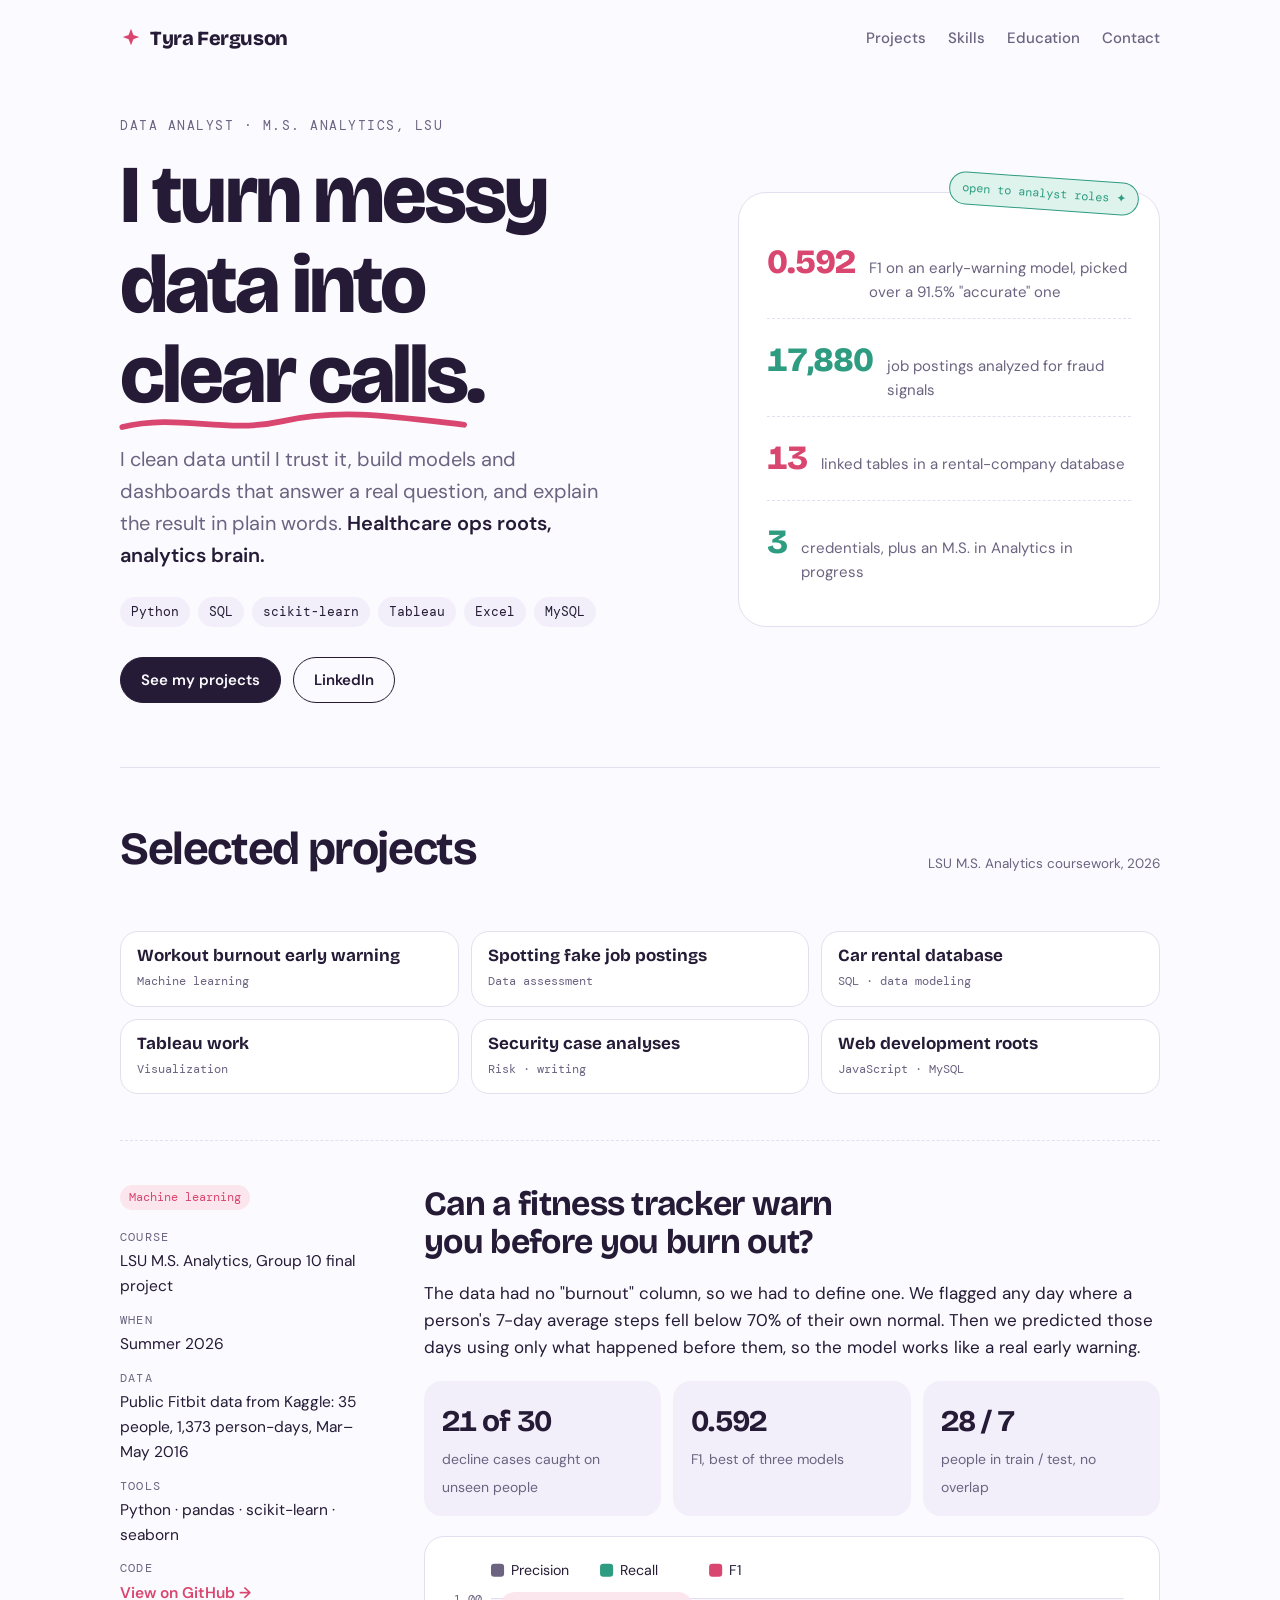
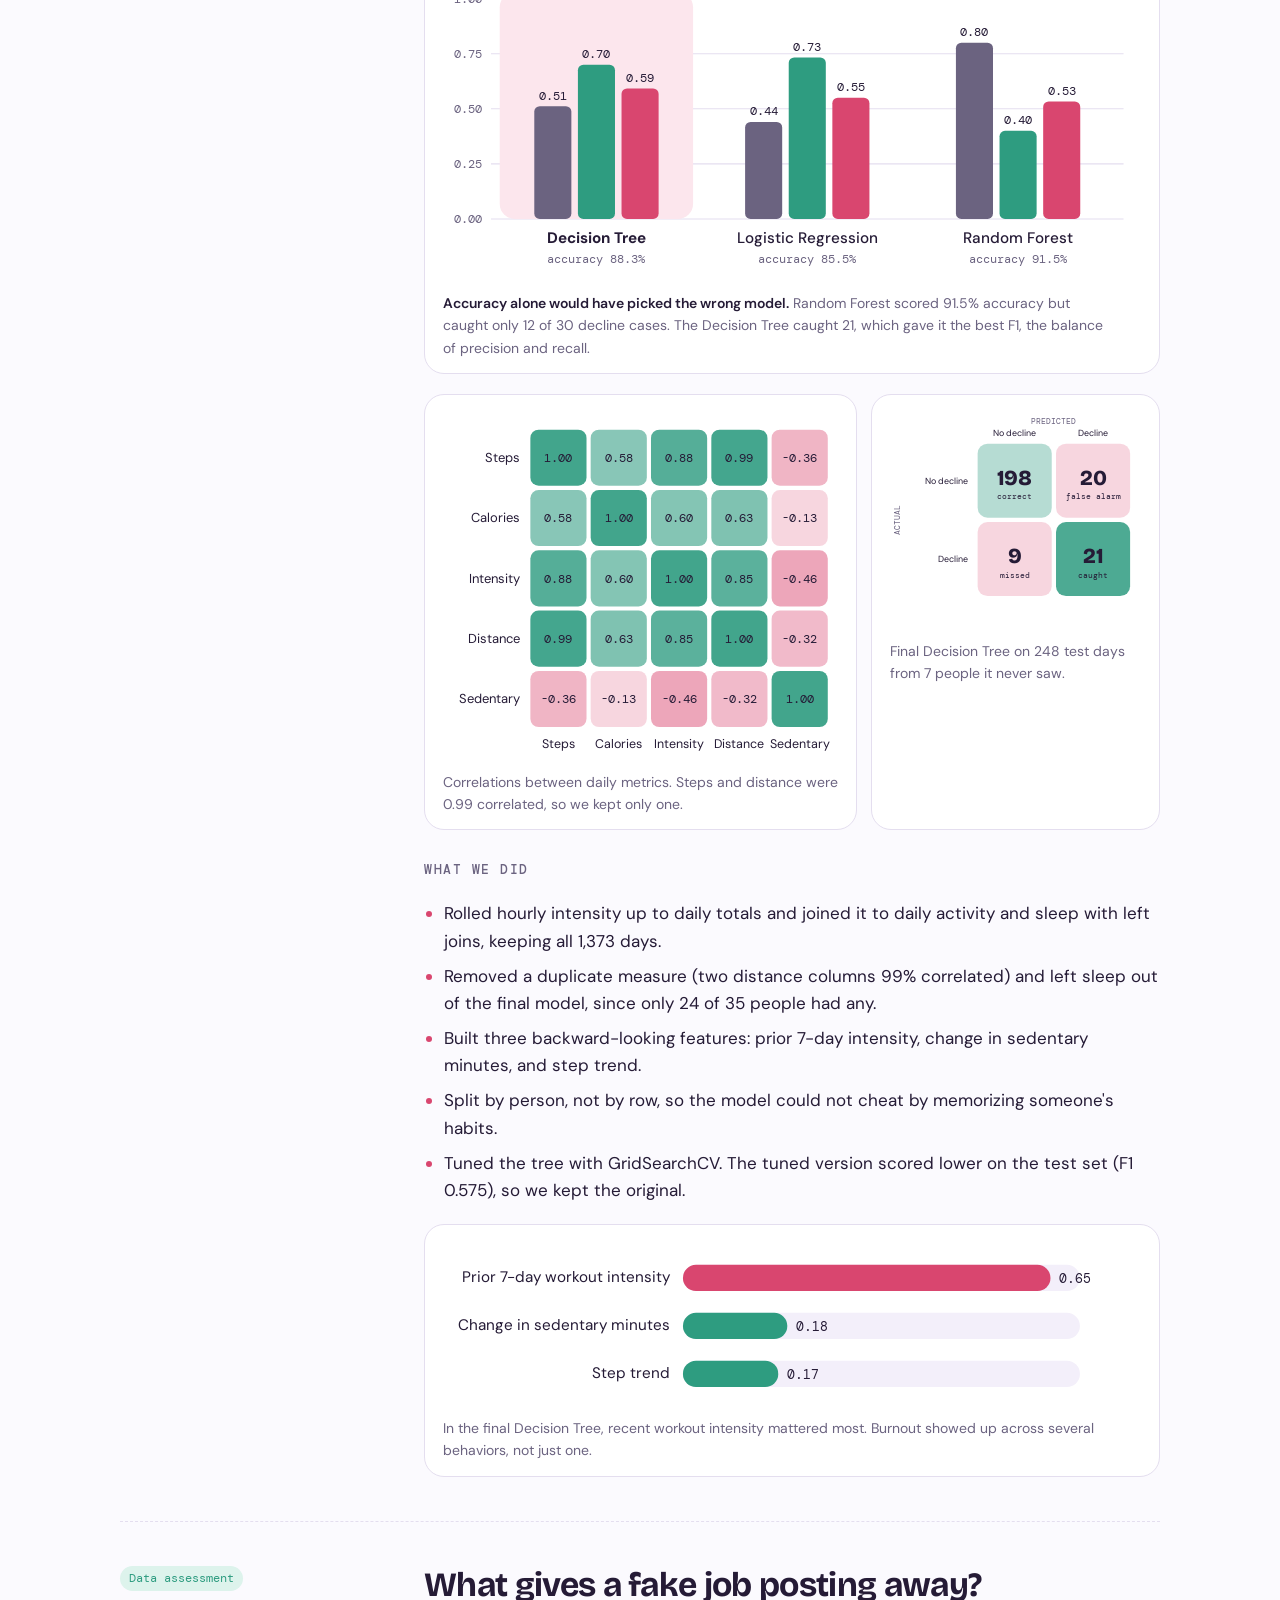
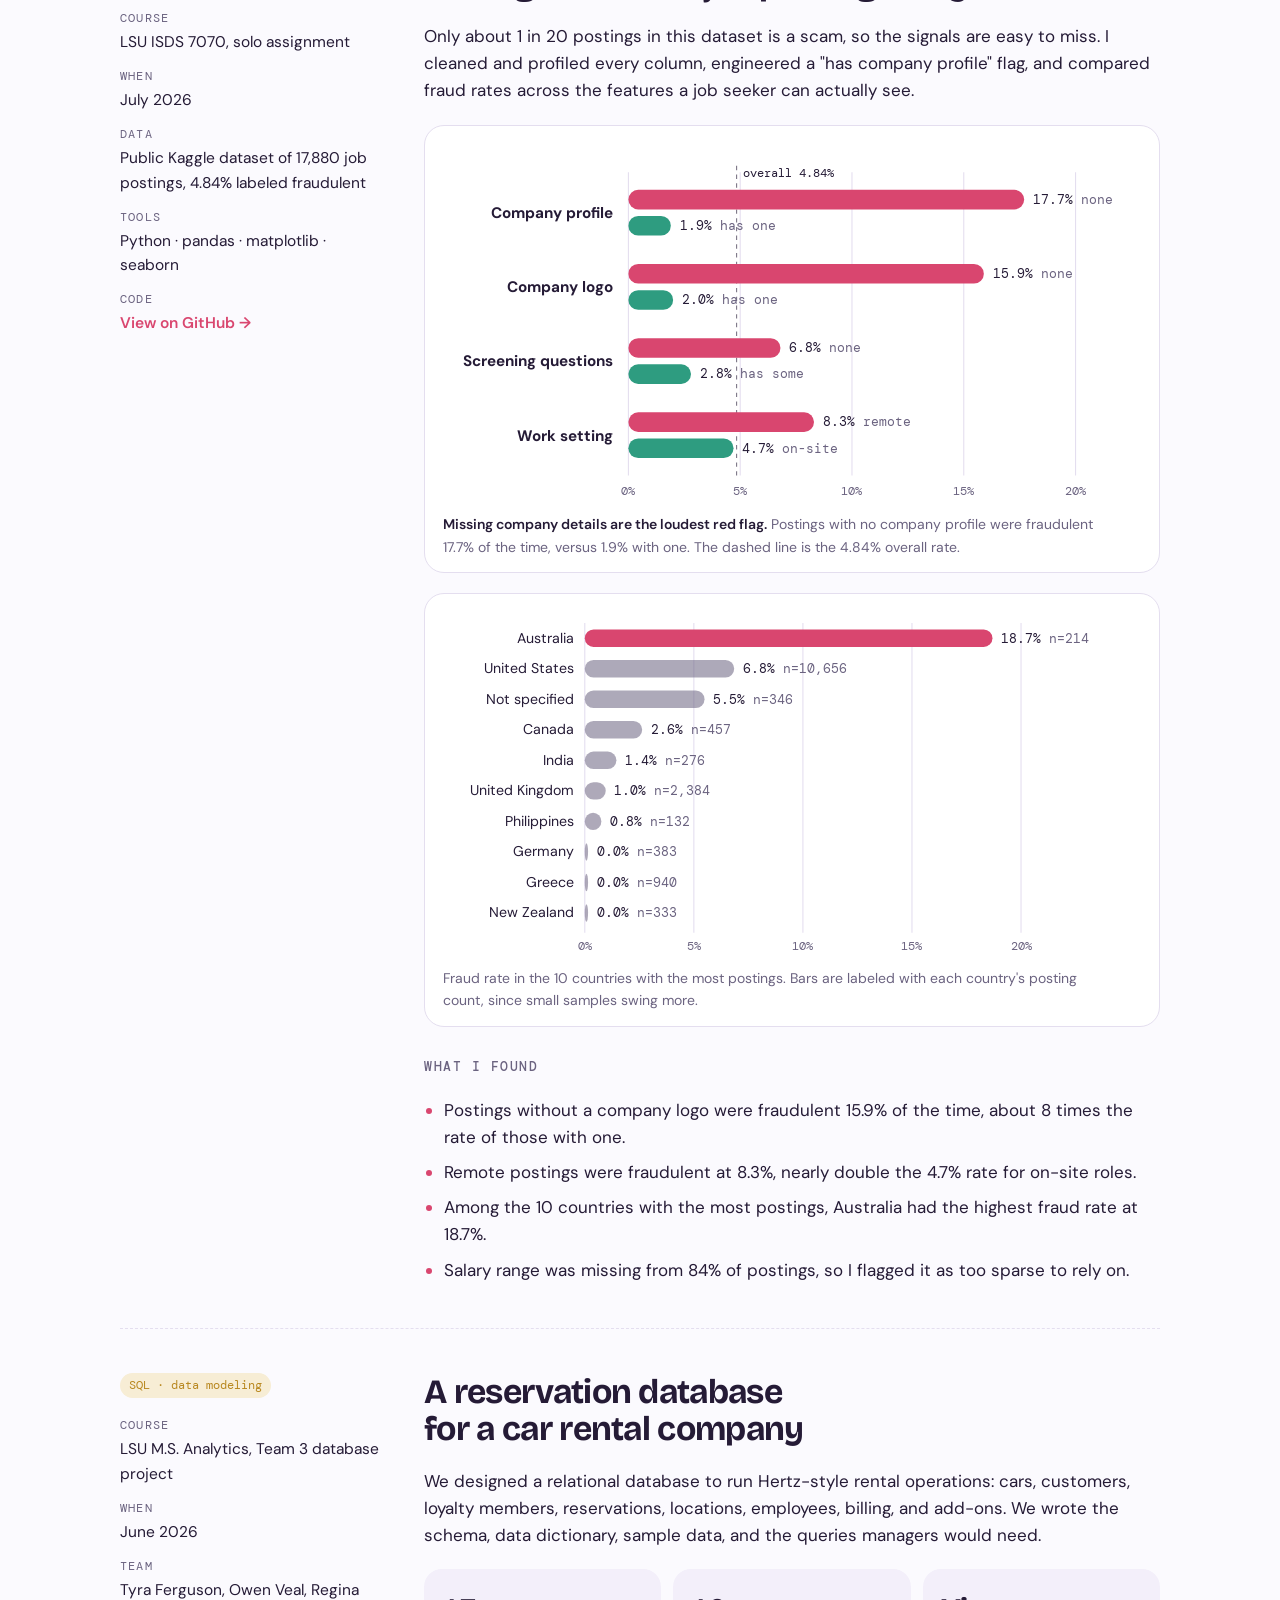
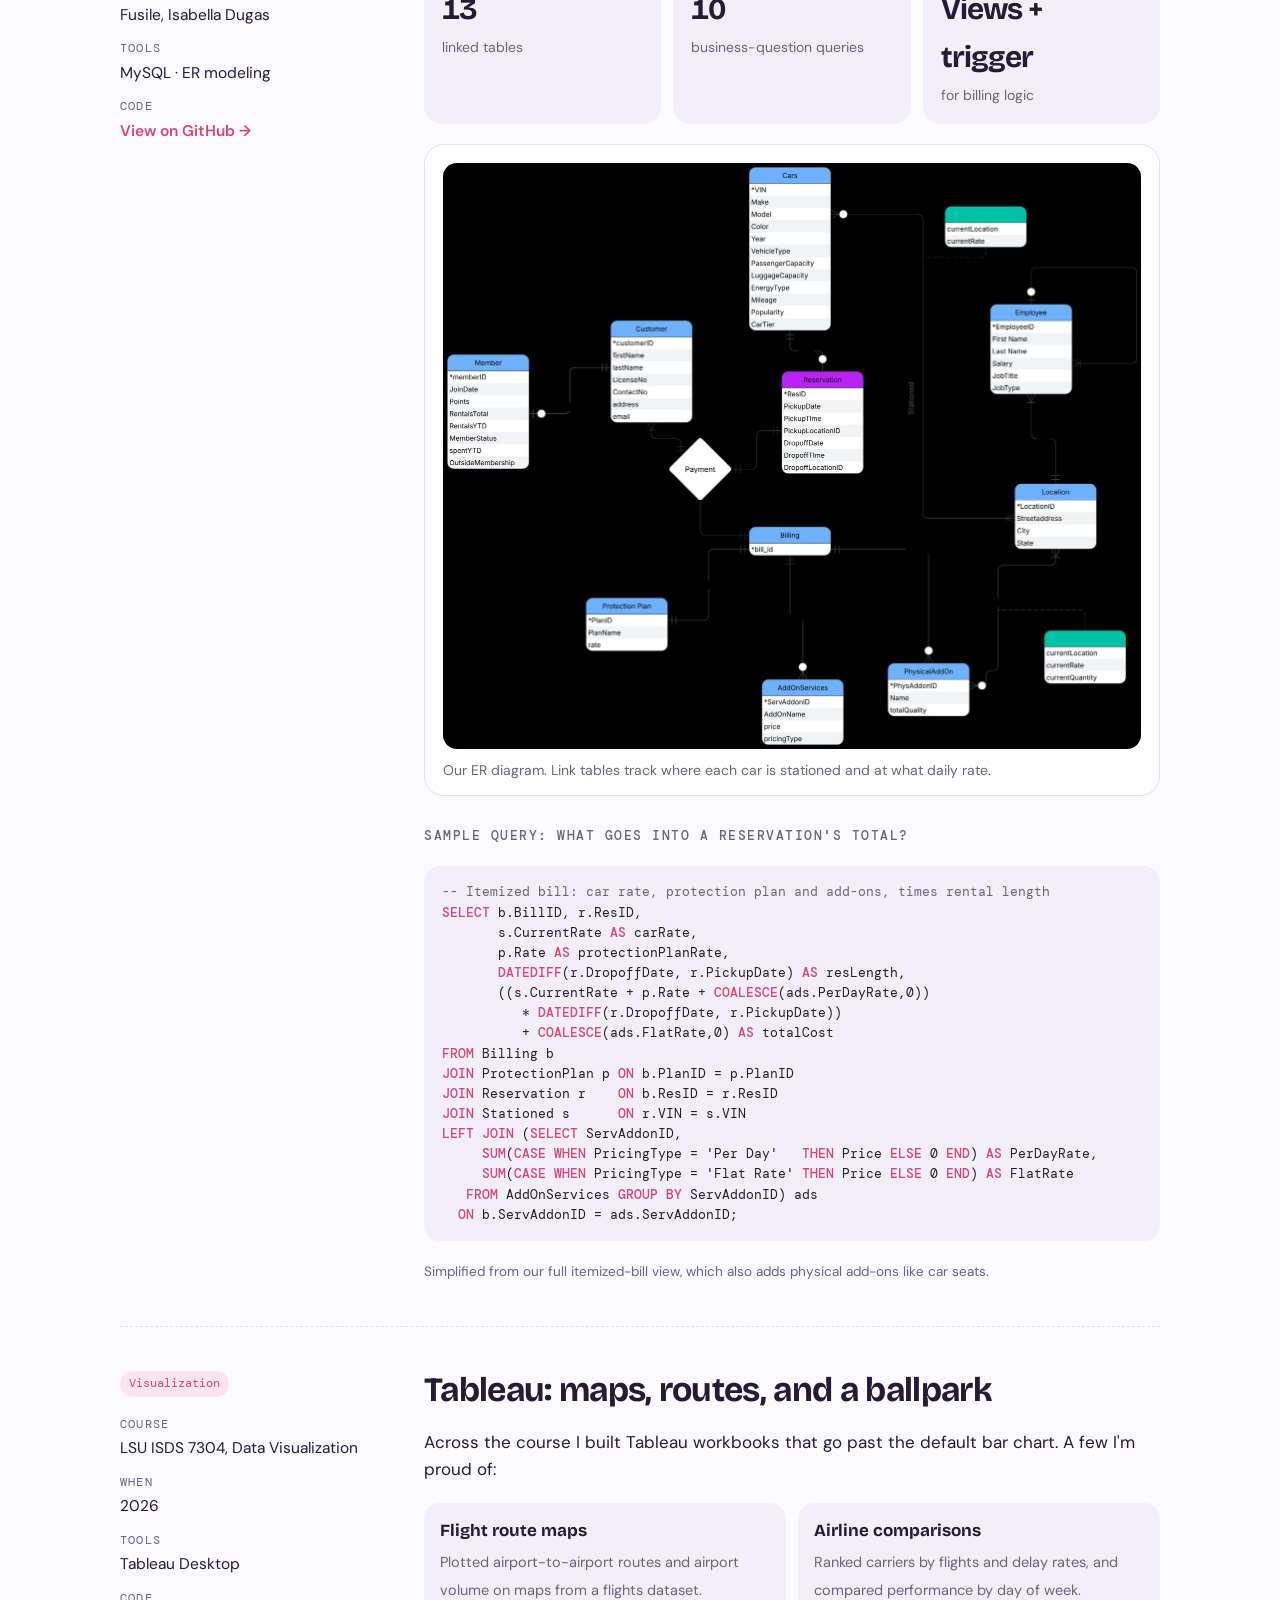
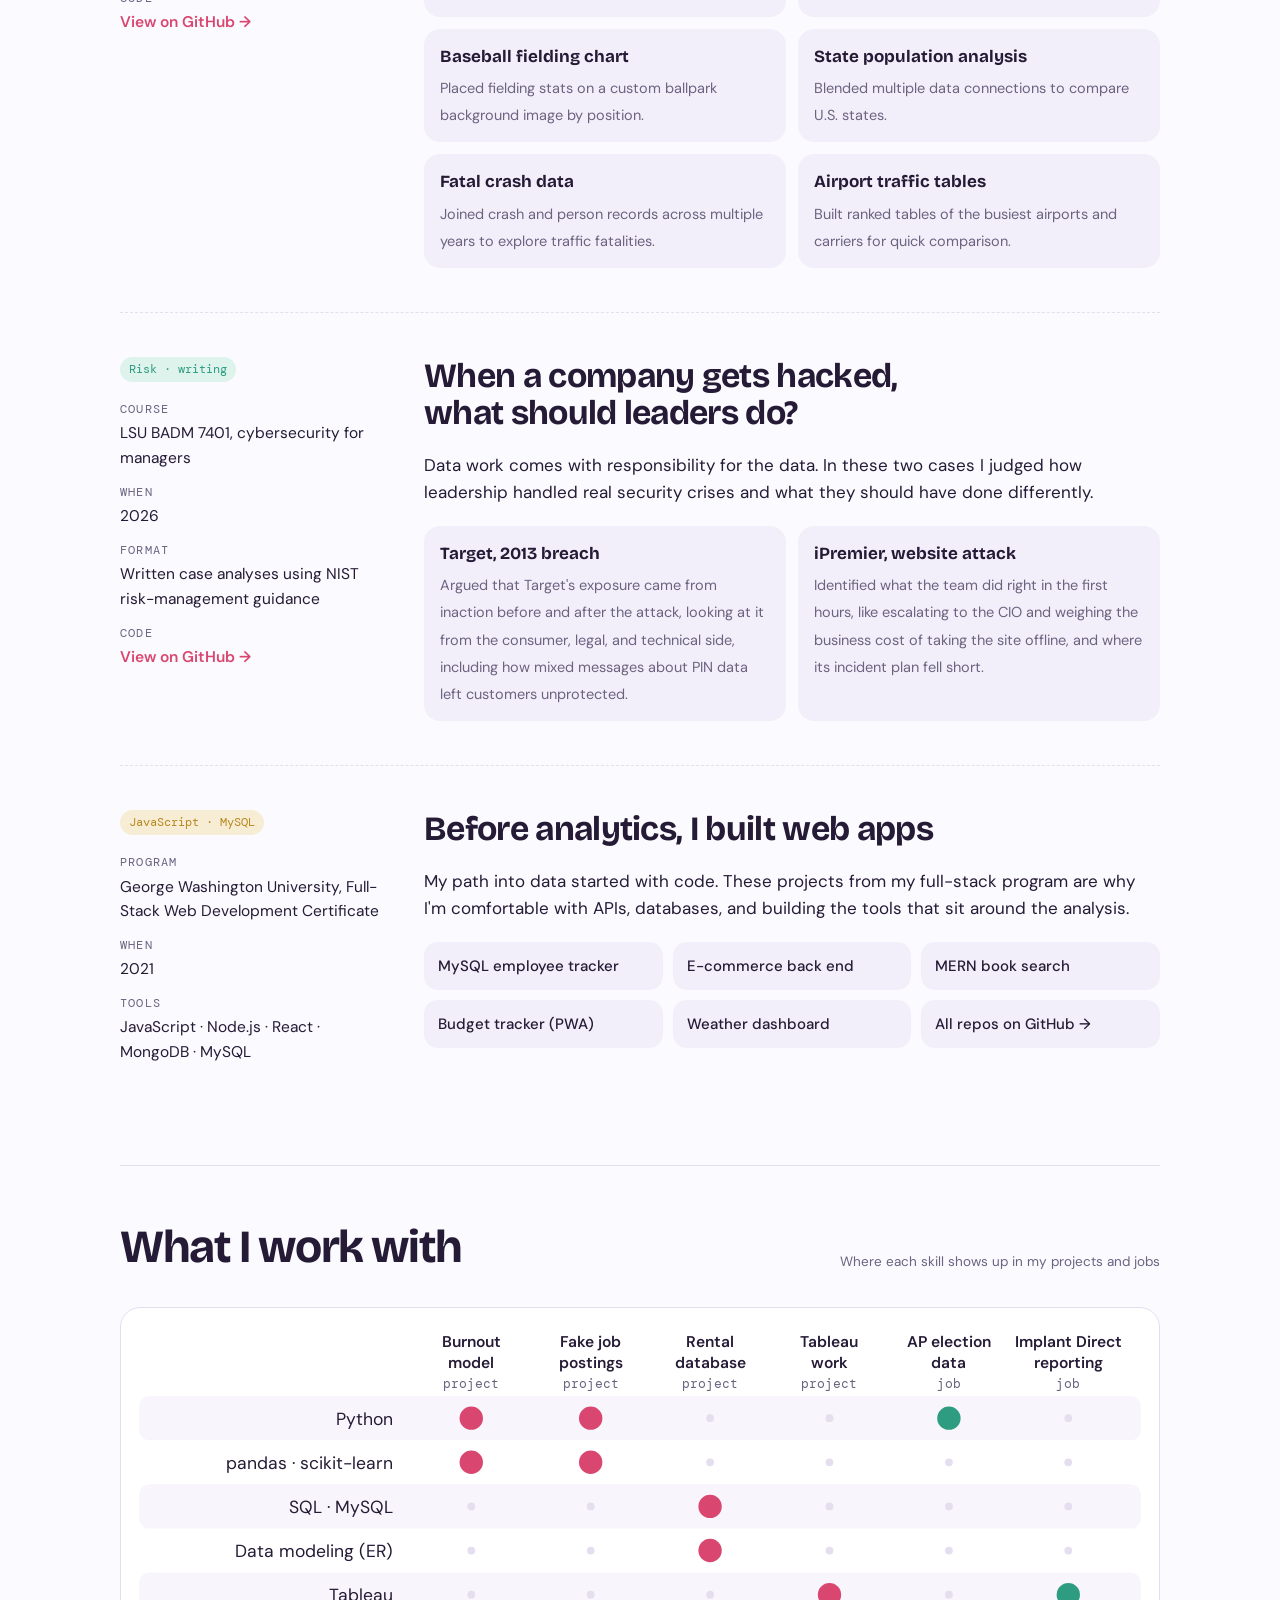
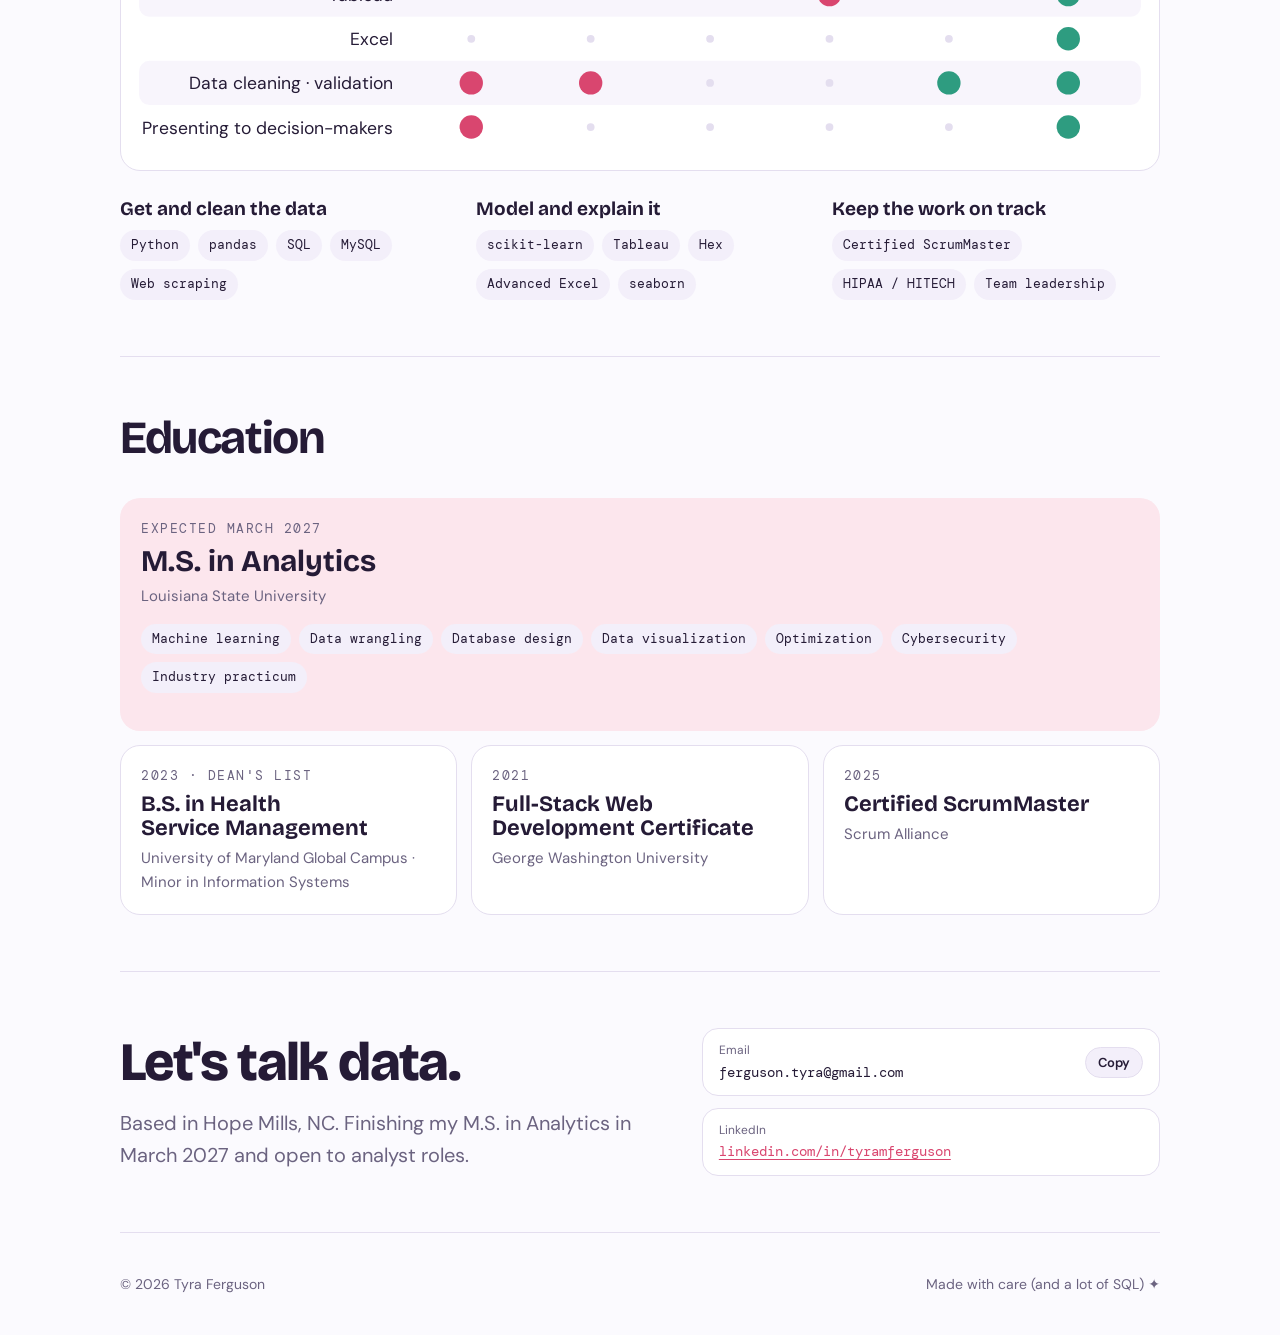
==== commit c5e433b4: "Link each project to its GitHub repo Add a 'View on GitHub' link to the Fitbit, fake job postings, c" ====
--- a/index.html
+++ b/index.html
@@ -121,6 +121,8 @@
 .repos{list-style:none;margin:0;padding:0;display:grid;grid-template-columns:repeat(3,1fr);gap:10px}
 .repos a{display:block;background:var(--soft);border-radius:14px;padding:12px 14px;text-decoration:none;color:var(--ink);font-weight:500;font-size:15px}
 .repos a:hover{outline:2px solid var(--accent)}
+.code-link{color:var(--accent);font-weight:600;text-decoration:none}
+.code-link:hover{text-decoration:underline}
 .edu{display:grid;grid-template-columns:repeat(3,1fr);gap:14px}
 .deg{background:var(--surface);border:1px solid var(--line);border-radius:20px;padding:20px;display:flex;flex-direction:column;gap:6px}
 .deg.main{grid-column:1 / -1;background:var(--accent-soft);border-color:transparent}
@@ -215,6 +217,7 @@
           <div><dt>When</dt><dd>Summer 2026</dd></div>
           <div><dt>Data</dt><dd>Public Fitbit data from Kaggle: 35 people, 1,373 person-days, Mar–May 2016</dd></div>
           <div><dt>Tools</dt><dd>Python · pandas · scikit-learn · seaborn</dd></div>
+          <div><dt>Code</dt><dd><a class="code-link" href="https://github.com/tferg7/fitbit-burnout-early-warning" target="_blank" rel="noopener">View on GitHub →</a></dd></div>
         </dl>
       </aside>
       <div class="body">
@@ -263,6 +266,7 @@
           <div><dt>When</dt><dd>July 2026</dd></div>
           <div><dt>Data</dt><dd>Public Kaggle dataset of 17,880 job postings, 4.84% labeled fraudulent</dd></div>
           <div><dt>Tools</dt><dd>Python · pandas · matplotlib · seaborn</dd></div>
+          <div><dt>Code</dt><dd><a class="code-link" href="https://github.com/tferg7/fake-job-postings-analysis" target="_blank" rel="noopener">View on GitHub →</a></dd></div>
         </dl>
       </aside>
       <div class="body">
@@ -295,6 +299,7 @@
           <div><dt>When</dt><dd>June 2026</dd></div>
           <div><dt>Team</dt><dd>Tyra Ferguson, Owen Veal, Regina Fusile, Isabella Dugas</dd></div>
           <div><dt>Tools</dt><dd>MySQL · ER modeling</dd></div>
+          <div><dt>Code</dt><dd><a class="code-link" href="https://github.com/tferg7/car-rental-database" target="_blank" rel="noopener">View on GitHub →</a></dd></div>
         </dl>
       </aside>
       <div class="body">
@@ -339,6 +344,7 @@
           <div><dt>Course</dt><dd>LSU ISDS 7304, Data Visualization</dd></div>
           <div><dt>When</dt><dd>2026</dd></div>
           <div><dt>Tools</dt><dd>Tableau Desktop</dd></div>
+          <div><dt>Code</dt><dd><a class="code-link" href="https://github.com/tferg7/tableau-visual-analytics" target="_blank" rel="noopener">View on GitHub →</a></dd></div>
         </dl>
       </aside>
       <div class="body">
@@ -363,6 +369,7 @@
           <div><dt>Course</dt><dd>LSU BADM 7401, cybersecurity for managers</dd></div>
           <div><dt>When</dt><dd>2026</dd></div>
           <div><dt>Format</dt><dd>Written case analyses using NIST risk-management guidance</dd></div>
+          <div><dt>Code</dt><dd><a class="code-link" href="https://github.com/tferg7/security-case-studies" target="_blank" rel="noopener">View on GitHub →</a></dd></div>
         </dl>
       </aside>
       <div class="body">
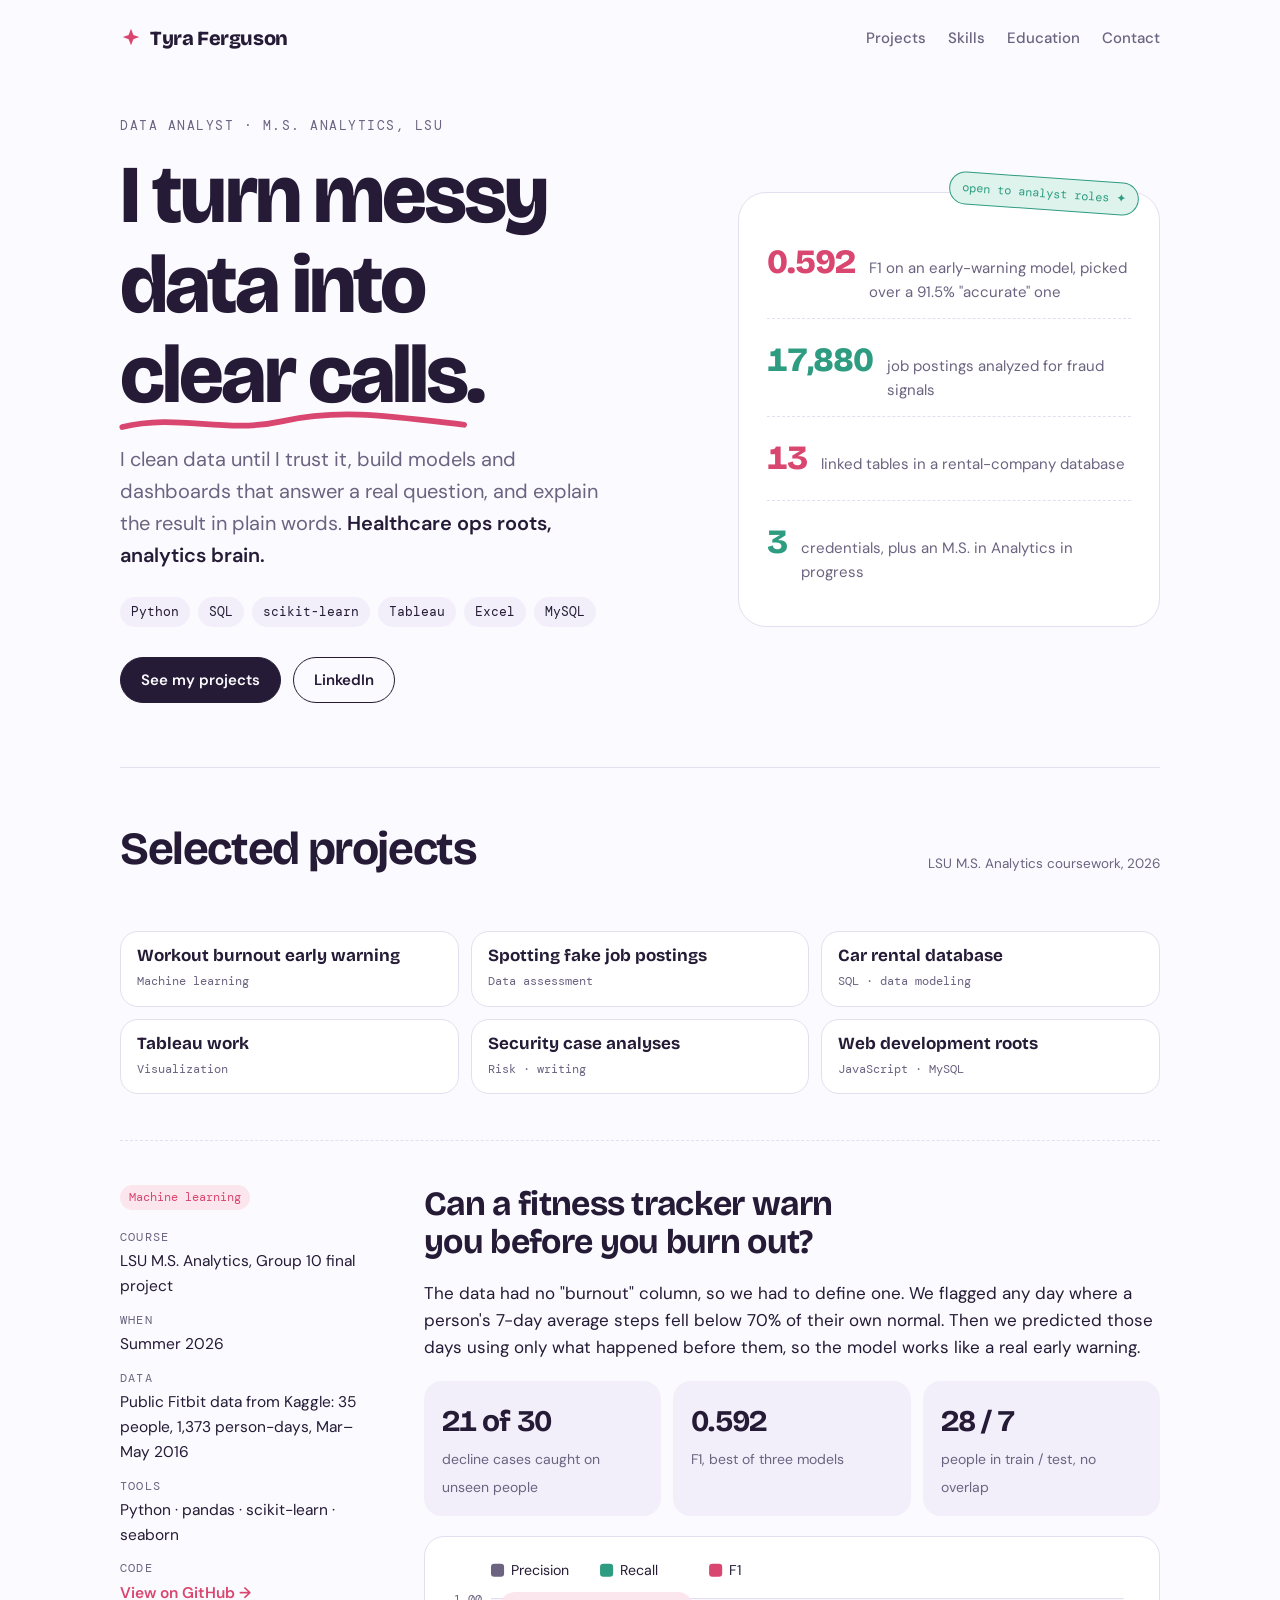
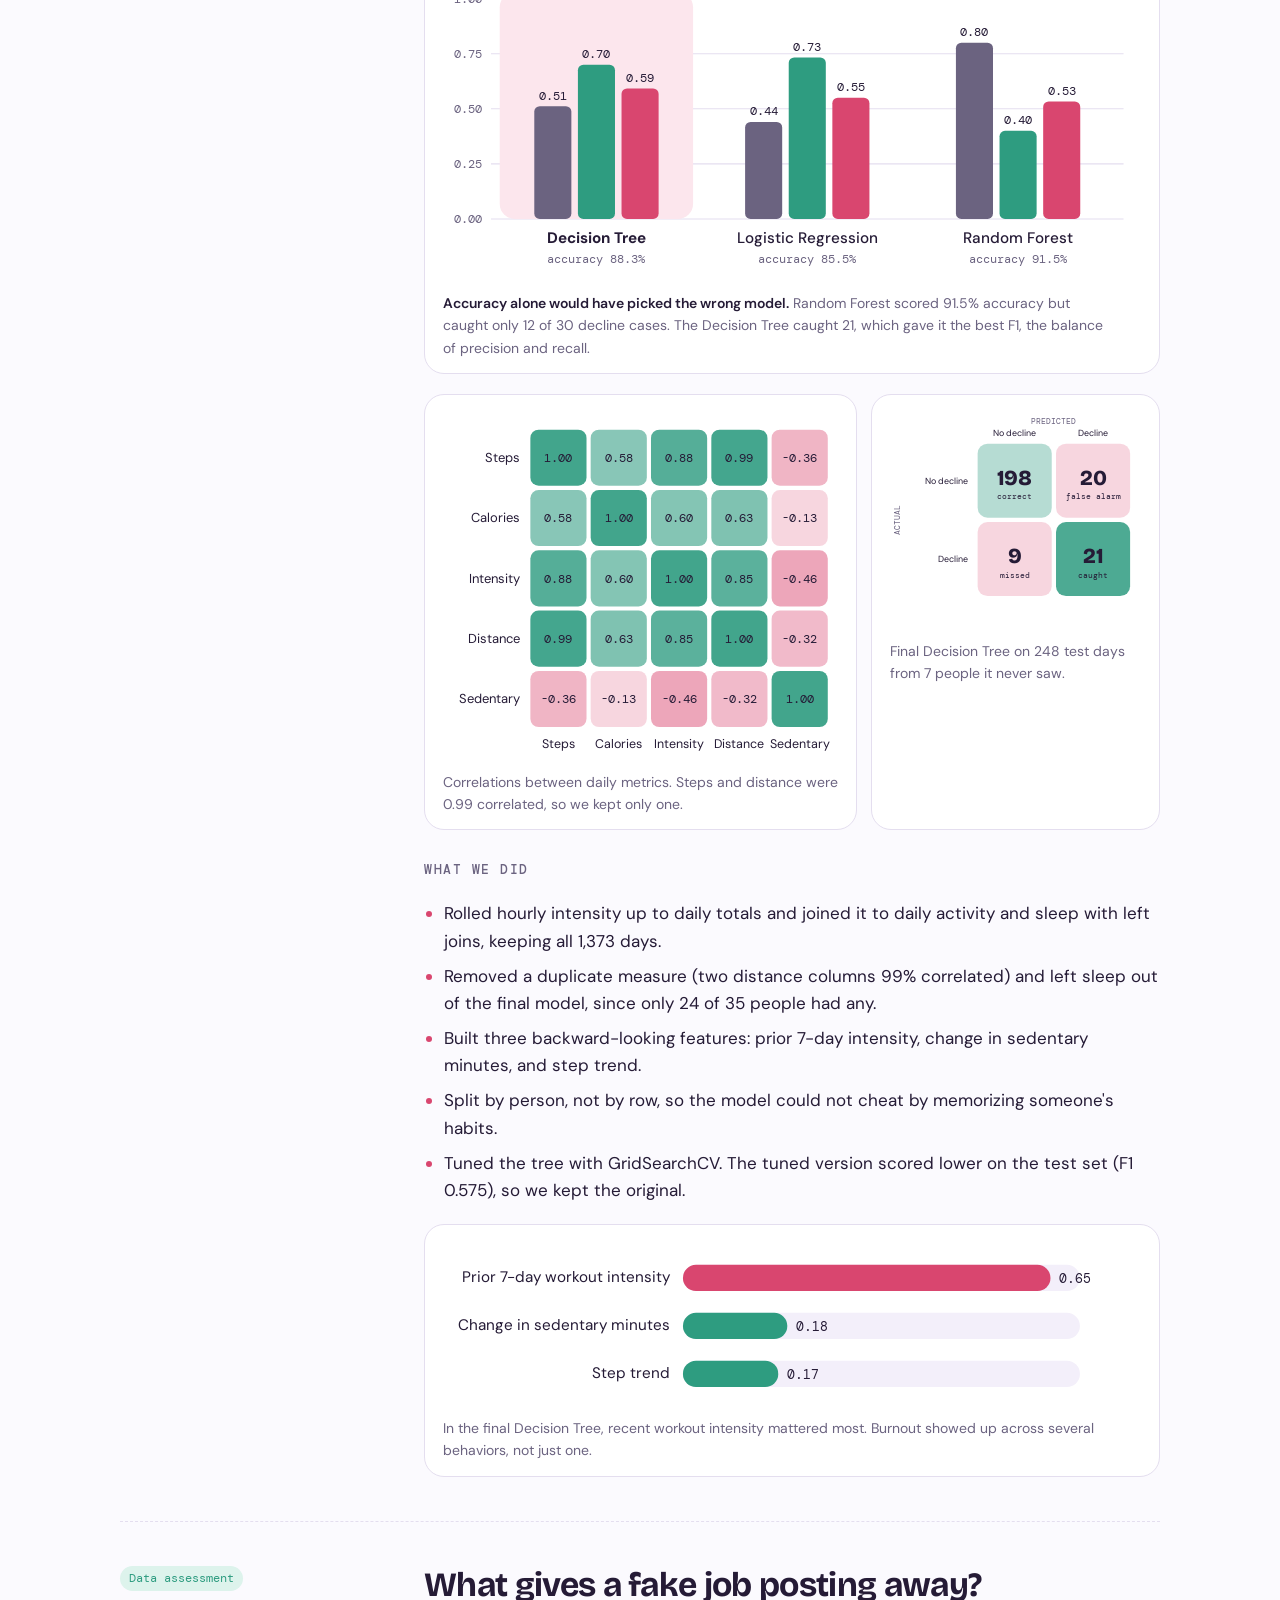
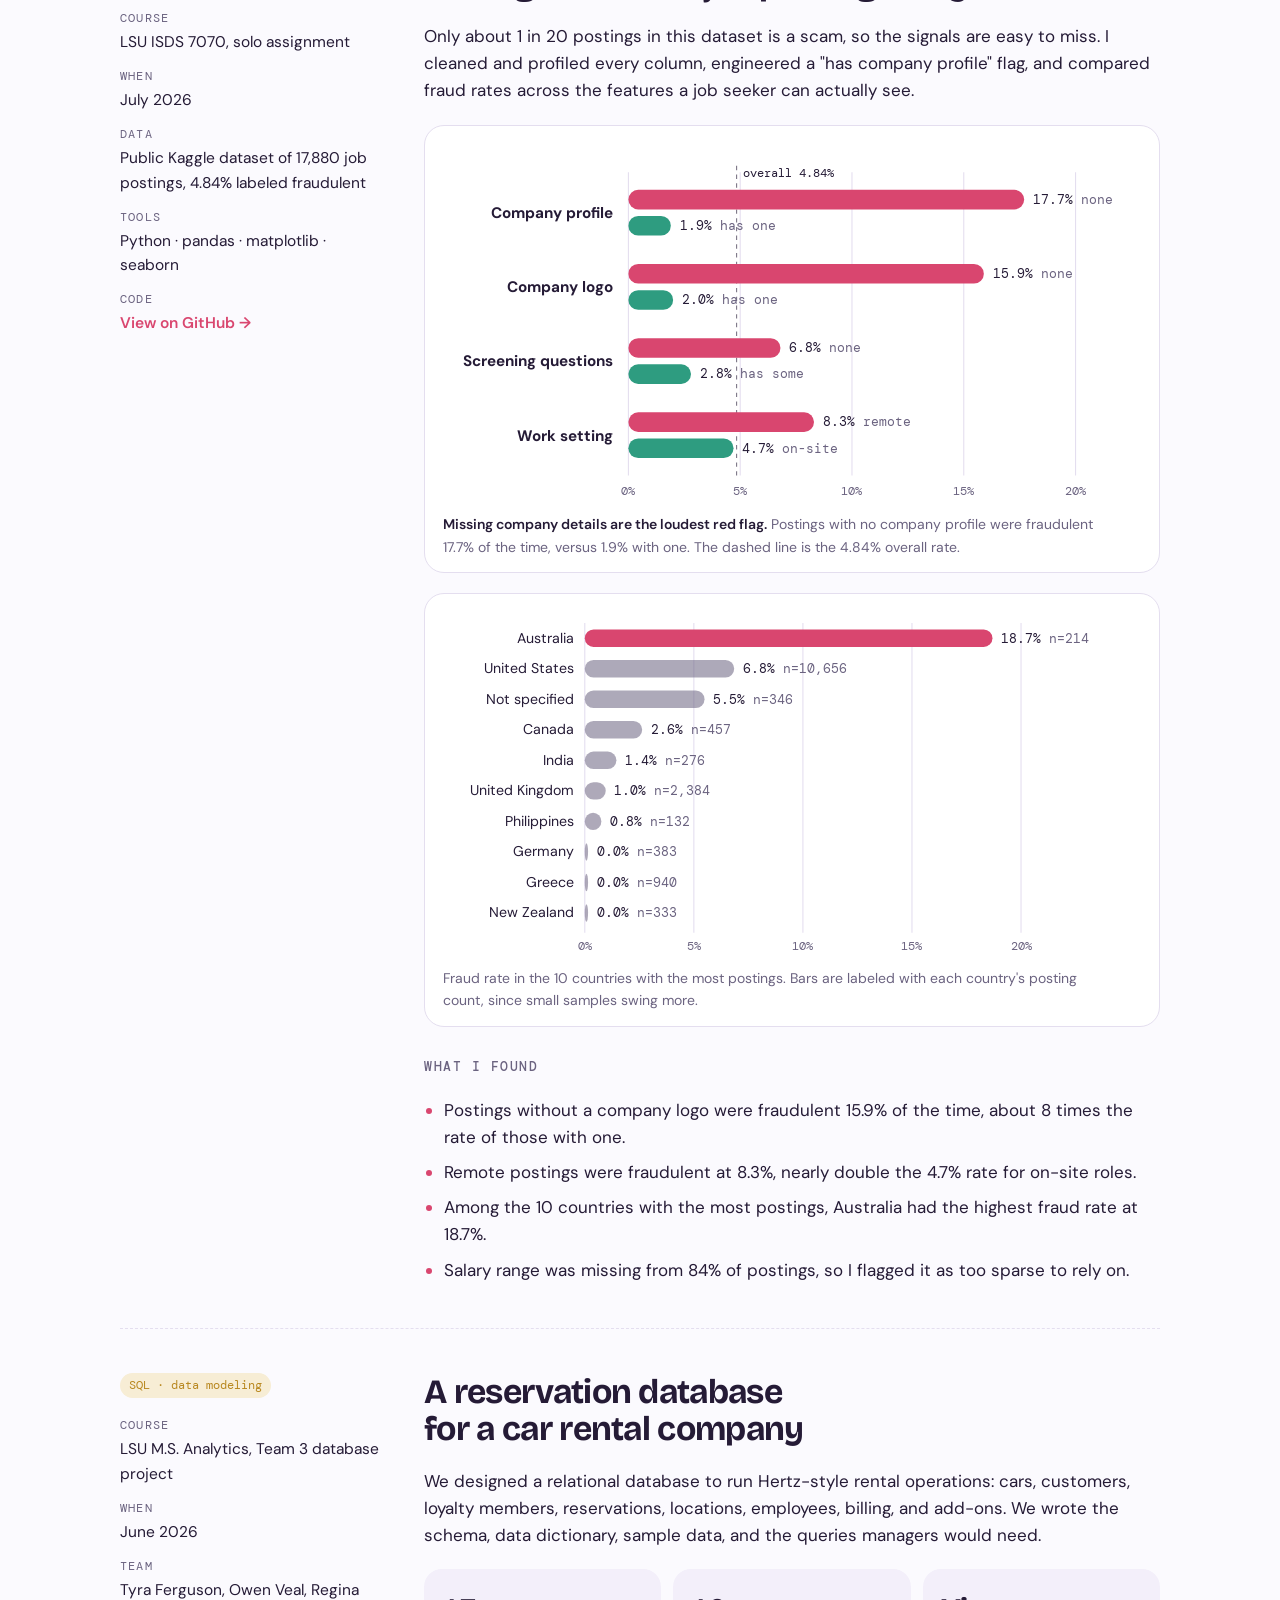
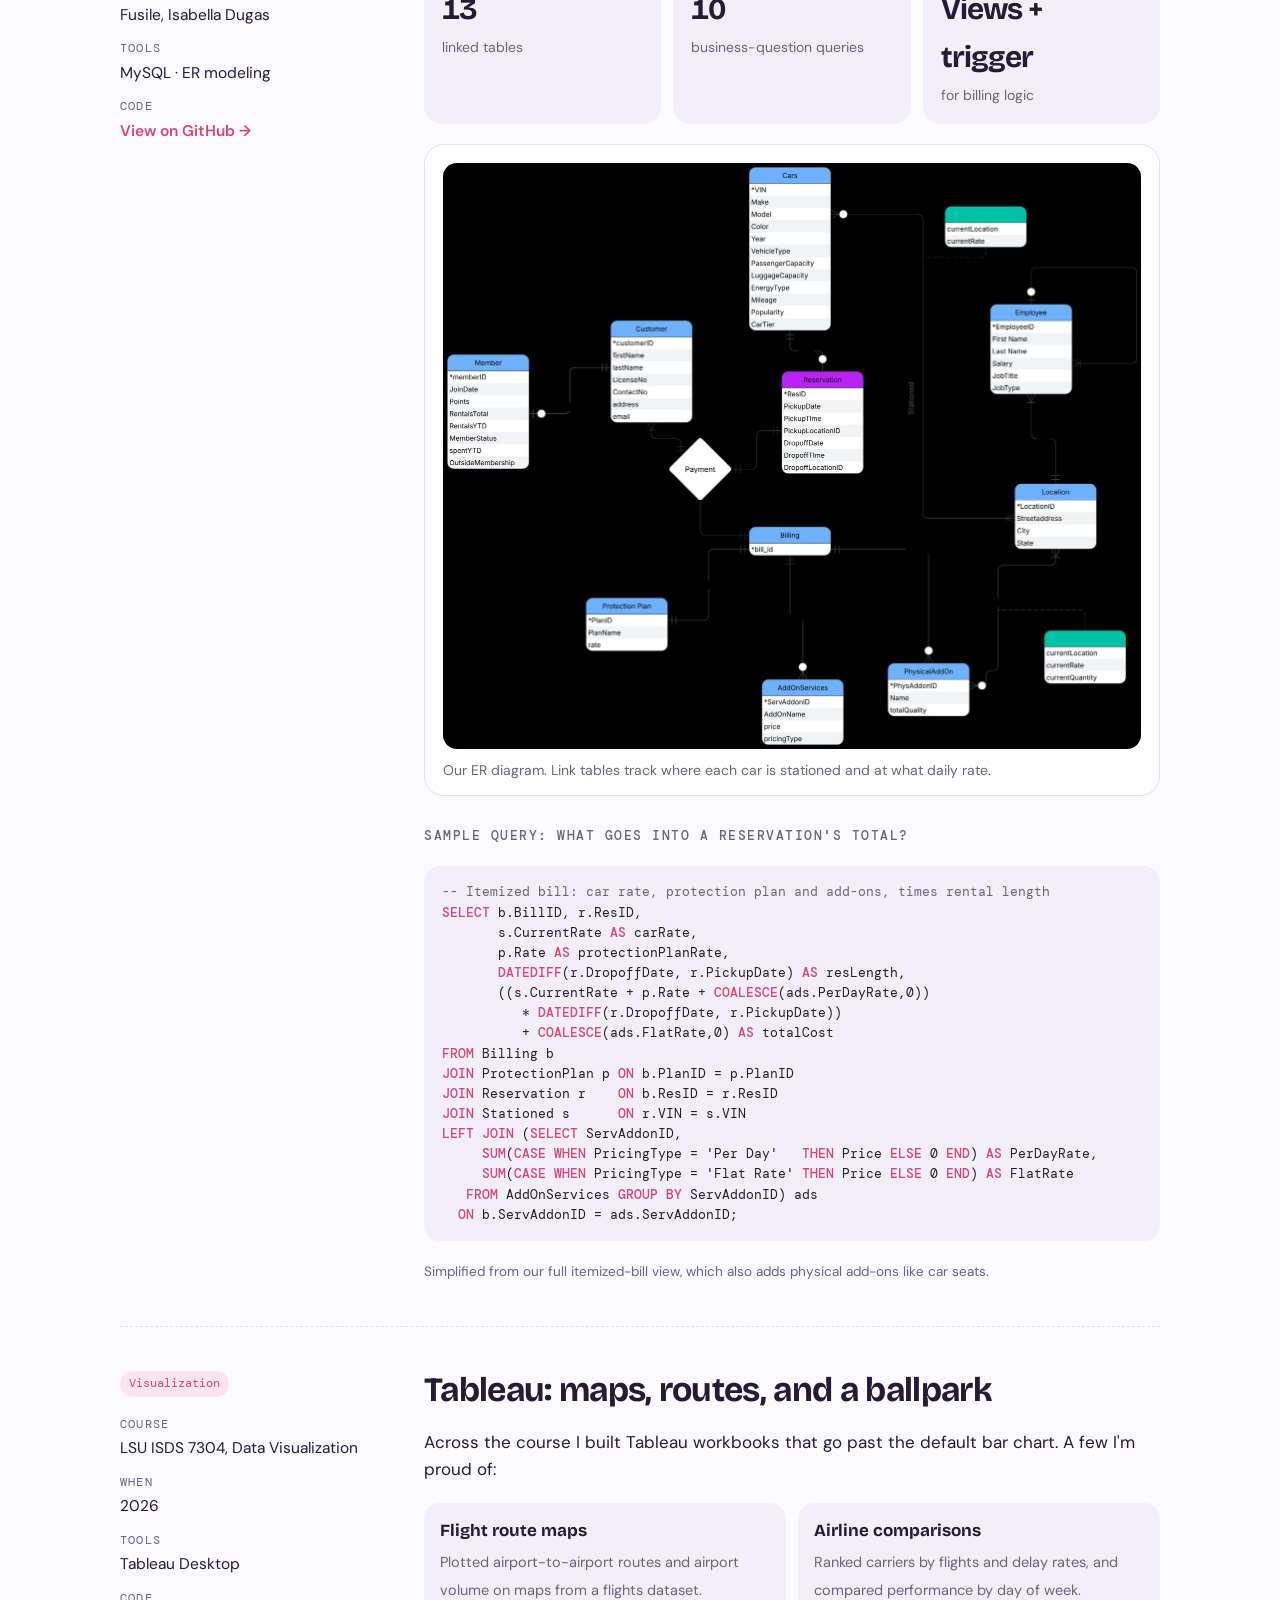
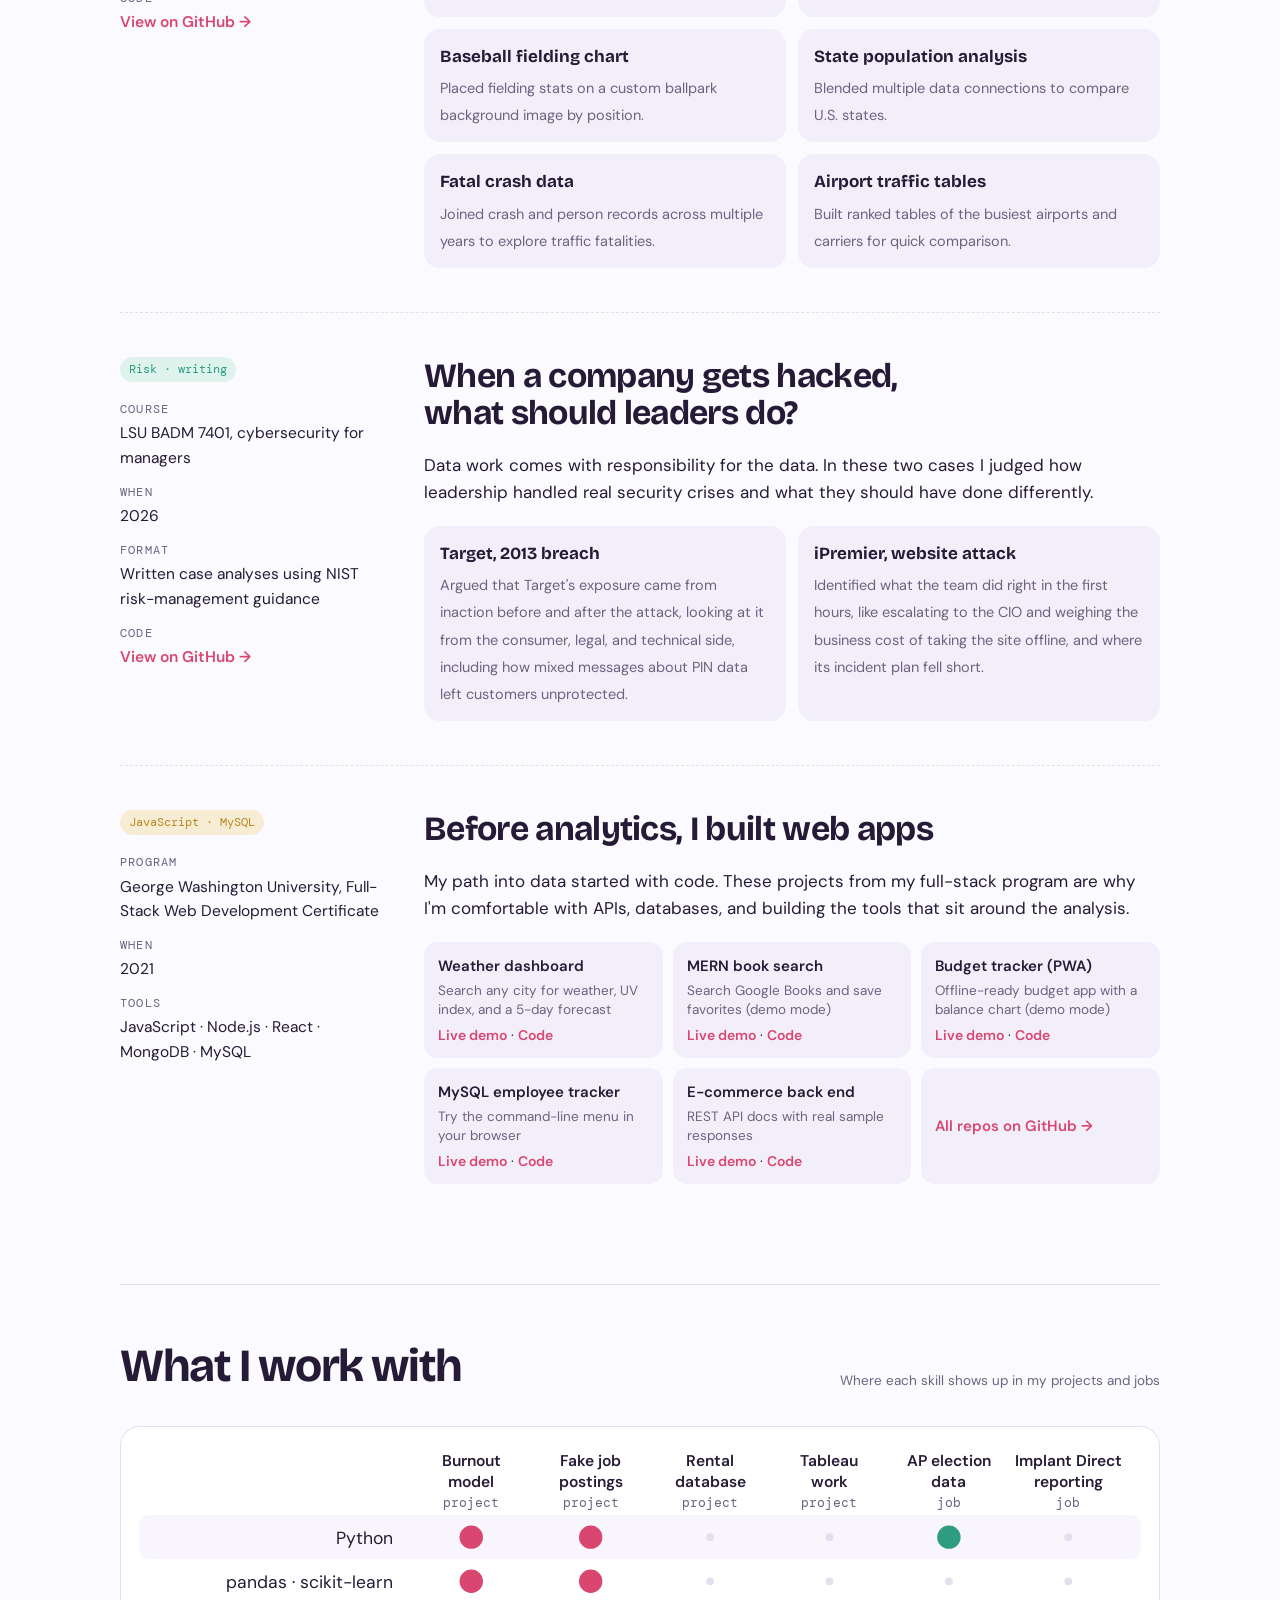
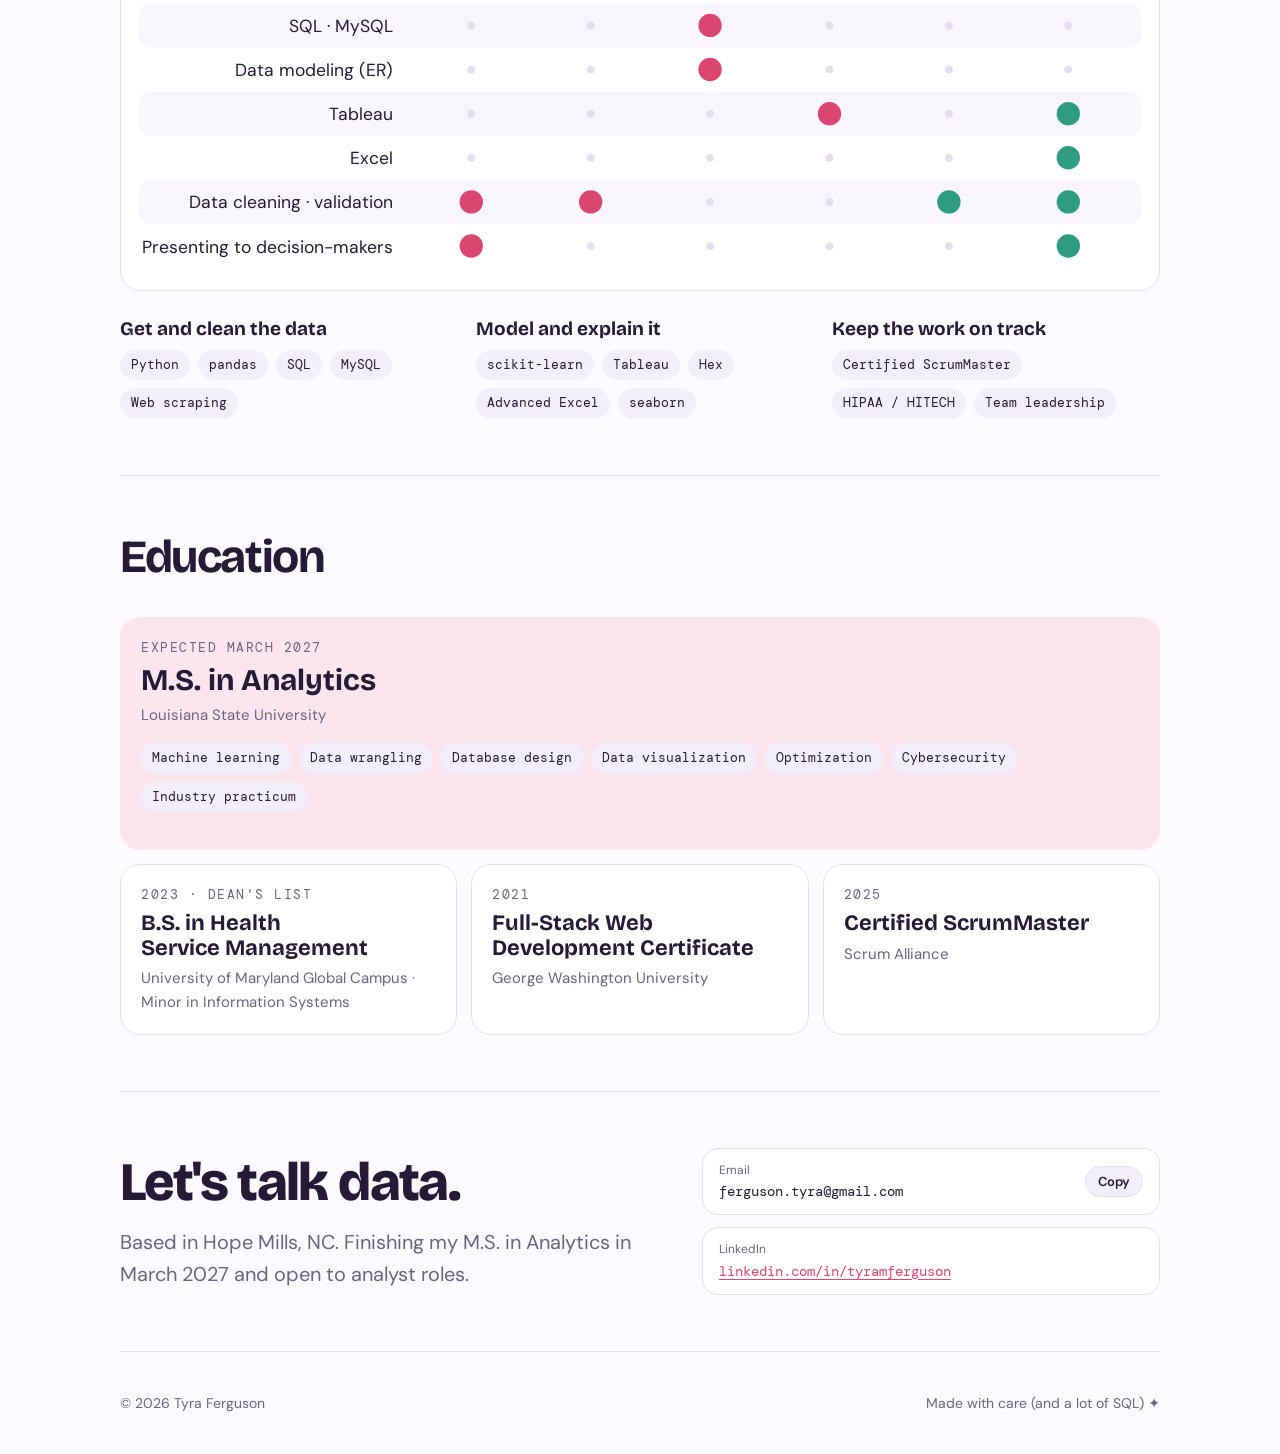
==== commit 5be1dcaf: "Host project demos and add live demo links GitHub Pages isn't enabled in the mernbooksearch, pwabudg" ====
--- a/index.html
+++ b/index.html
@@ -119,8 +119,13 @@
 .tabgrid span{font-size:14.5px;color:var(--muted)}
 
 .repos{list-style:none;margin:0;padding:0;display:grid;grid-template-columns:repeat(3,1fr);gap:10px}
-.repos a{display:block;background:var(--soft);border-radius:14px;padding:12px 14px;text-decoration:none;color:var(--ink);font-weight:500;font-size:15px}
-.repos a:hover{outline:2px solid var(--accent)}
+.repos li{display:flex;flex-direction:column;gap:4px;background:var(--soft);border-radius:14px;padding:12px 14px;font-size:15px}
+.repos .rname{font-weight:600}
+.repos .rdesc{color:var(--muted);font-size:13.5px;line-height:1.4}
+.repos .rlinks{margin-top:auto;font-size:14px}
+.repos .rlinks a,.repos .all a{color:var(--accent);font-weight:600;text-decoration:none}
+.repos .rlinks a:hover,.repos .all a:hover{text-decoration:underline}
+.repos .all{justify-content:center}
 .code-link{color:var(--accent);font-weight:600;text-decoration:none}
 .code-link:hover{text-decoration:underline}
 .edu{display:grid;grid-template-columns:repeat(3,1fr);gap:14px}
@@ -396,12 +401,12 @@
         <h3 id="web-h">Before analytics, I built web apps</h3>
         <p>My path into data started with code. These projects from my full-stack program are why I'm comfortable with APIs, databases, and building the tools that sit around the analysis.</p>
         <ul class="repos">
-          <li><a href="https://github.com/tferg7/mySQL_Employee_Tracker" target="_blank" rel="noopener">MySQL employee tracker</a></li>
-          <li><a href="https://github.com/tferg7/E-Commerce-Back-End" target="_blank" rel="noopener">E-commerce back end</a></li>
-          <li><a href="https://github.com/tferg7/mernbooksearch" target="_blank" rel="noopener">MERN book search</a></li>
-          <li><a href="https://github.com/tferg7/pwabudgettracker" target="_blank" rel="noopener">Budget tracker (PWA)</a></li>
-          <li><a href="https://github.com/tferg7/weather" target="_blank" rel="noopener">Weather dashboard</a></li>
-          <li><a href="https://github.com/tferg7" target="_blank" rel="noopener">All repos on GitHub →</a></li>
+          <li><span class="rname">Weather dashboard</span><span class="rdesc">Search any city for weather, UV index, and a 5-day forecast</span><span class="rlinks"><a href="https://tferg7.github.io/weather/" target="_blank" rel="noopener">Live demo</a> · <a href="https://github.com/tferg7/weather" target="_blank" rel="noopener">Code</a></span></li>
+          <li><span class="rname">MERN book search</span><span class="rdesc">Search Google Books and save favorites (demo mode)</span><span class="rlinks"><a href="https://tferg7.github.io/mernbooksearch/" target="_blank" rel="noopener">Live demo</a> · <a href="https://github.com/tferg7/mernbooksearch" target="_blank" rel="noopener">Code</a></span></li>
+          <li><span class="rname">Budget tracker (PWA)</span><span class="rdesc">Offline-ready budget app with a balance chart (demo mode)</span><span class="rlinks"><a href="https://tferg7.github.io/pwabudgettracker/" target="_blank" rel="noopener">Live demo</a> · <a href="https://github.com/tferg7/pwabudgettracker" target="_blank" rel="noopener">Code</a></span></li>
+          <li><span class="rname">MySQL employee tracker</span><span class="rdesc">Try the command-line menu in your browser</span><span class="rlinks"><a href="https://tferg7.github.io/mySQL_Employee_Tracker/" target="_blank" rel="noopener">Live demo</a> · <a href="https://github.com/tferg7/mySQL_Employee_Tracker" target="_blank" rel="noopener">Code</a></span></li>
+          <li><span class="rname">E-commerce back end</span><span class="rdesc">REST API docs with real sample responses</span><span class="rlinks"><a href="https://tferg7.github.io/E-Commerce-Back-End/" target="_blank" rel="noopener">Live demo</a> · <a href="https://github.com/tferg7/E-Commerce-Back-End" target="_blank" rel="noopener">Code</a></span></li>
+          <li class="all"><a href="https://github.com/tferg7" target="_blank" rel="noopener">All repos on GitHub →</a></li>
         </ul>
       </div>
     </article>
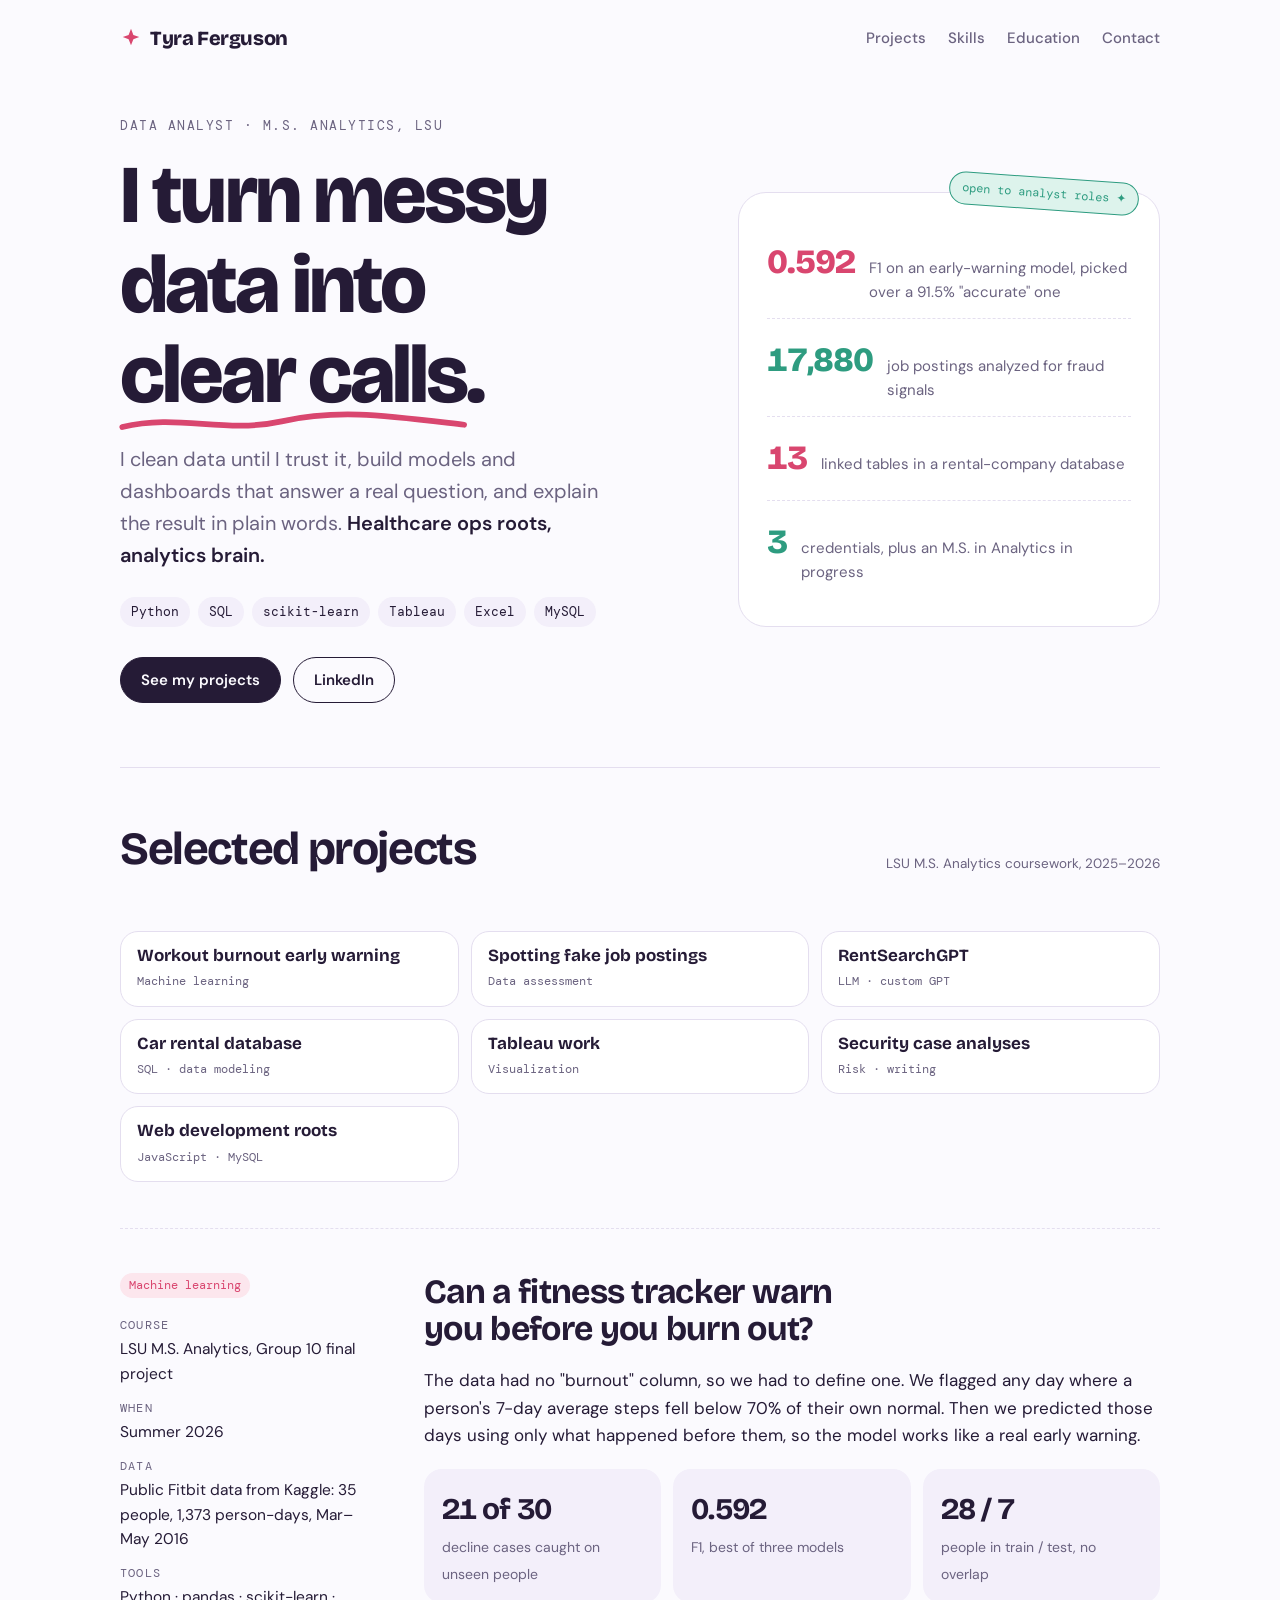
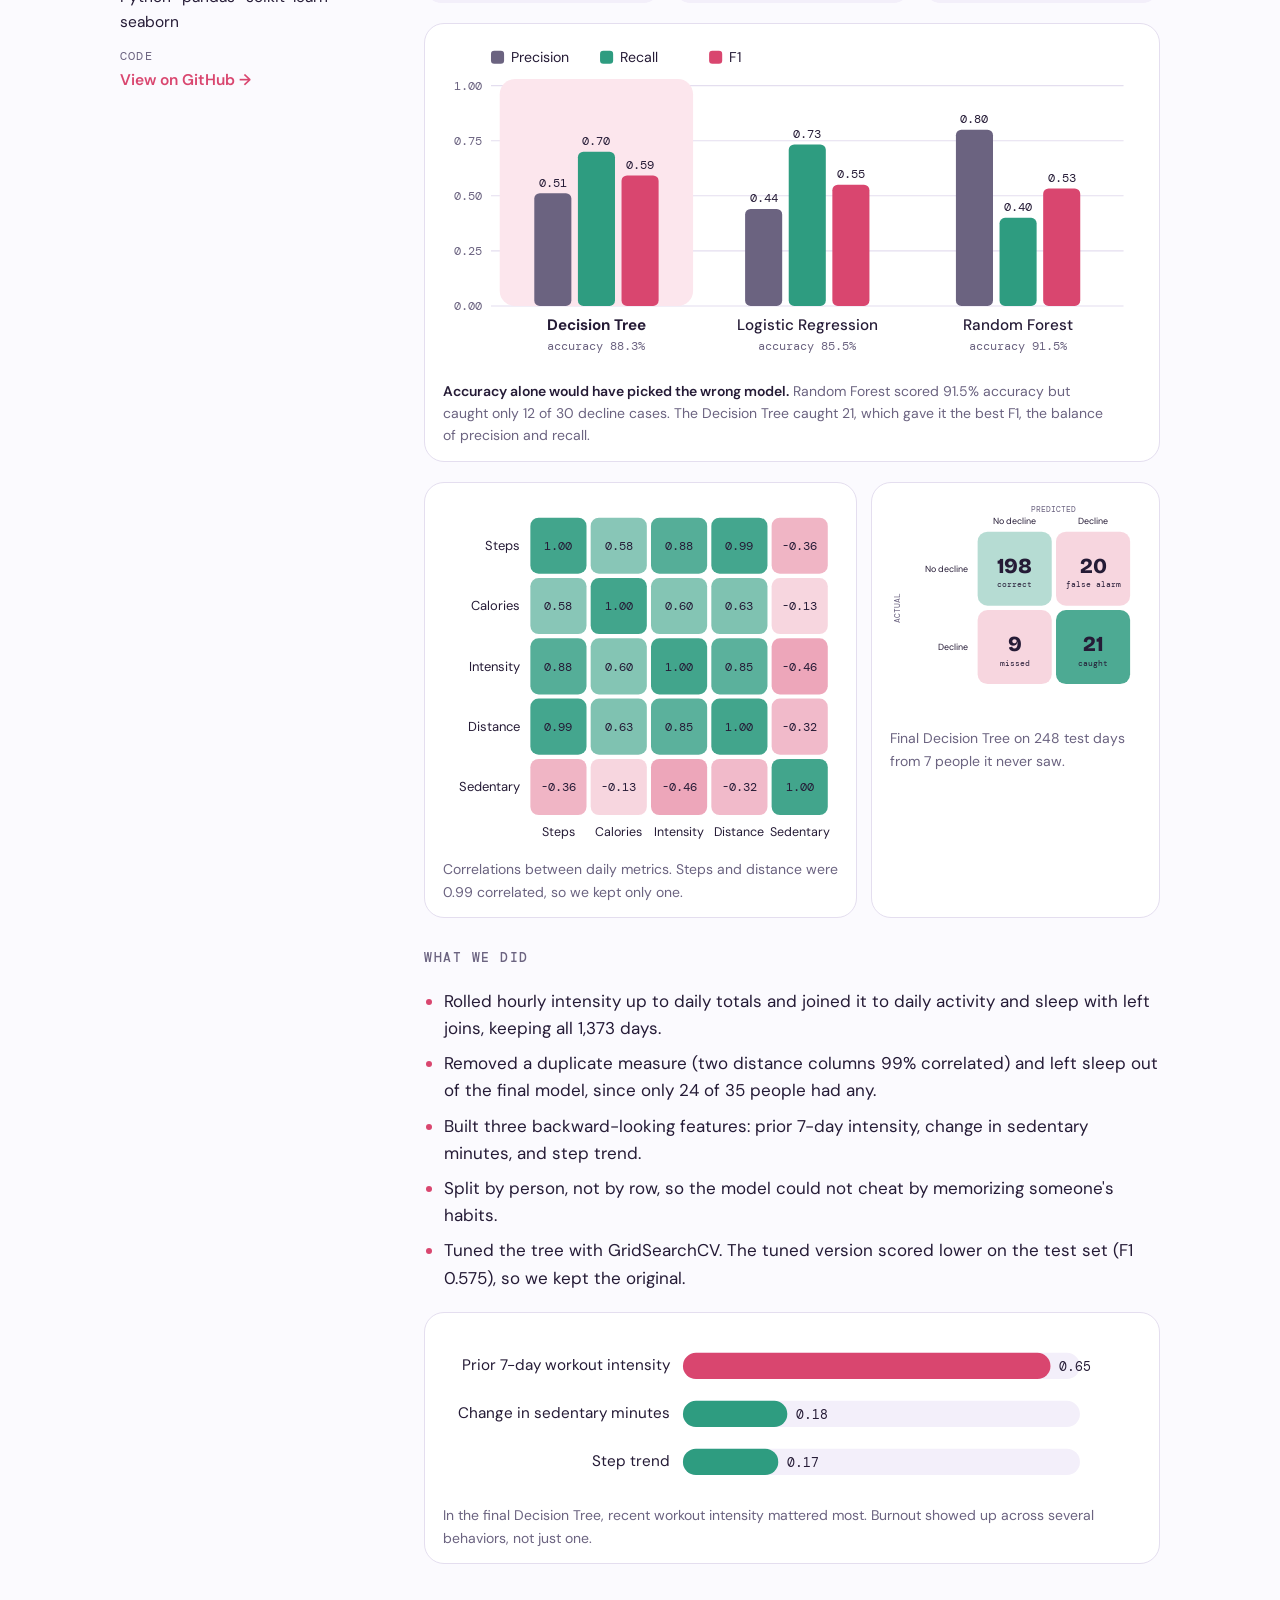
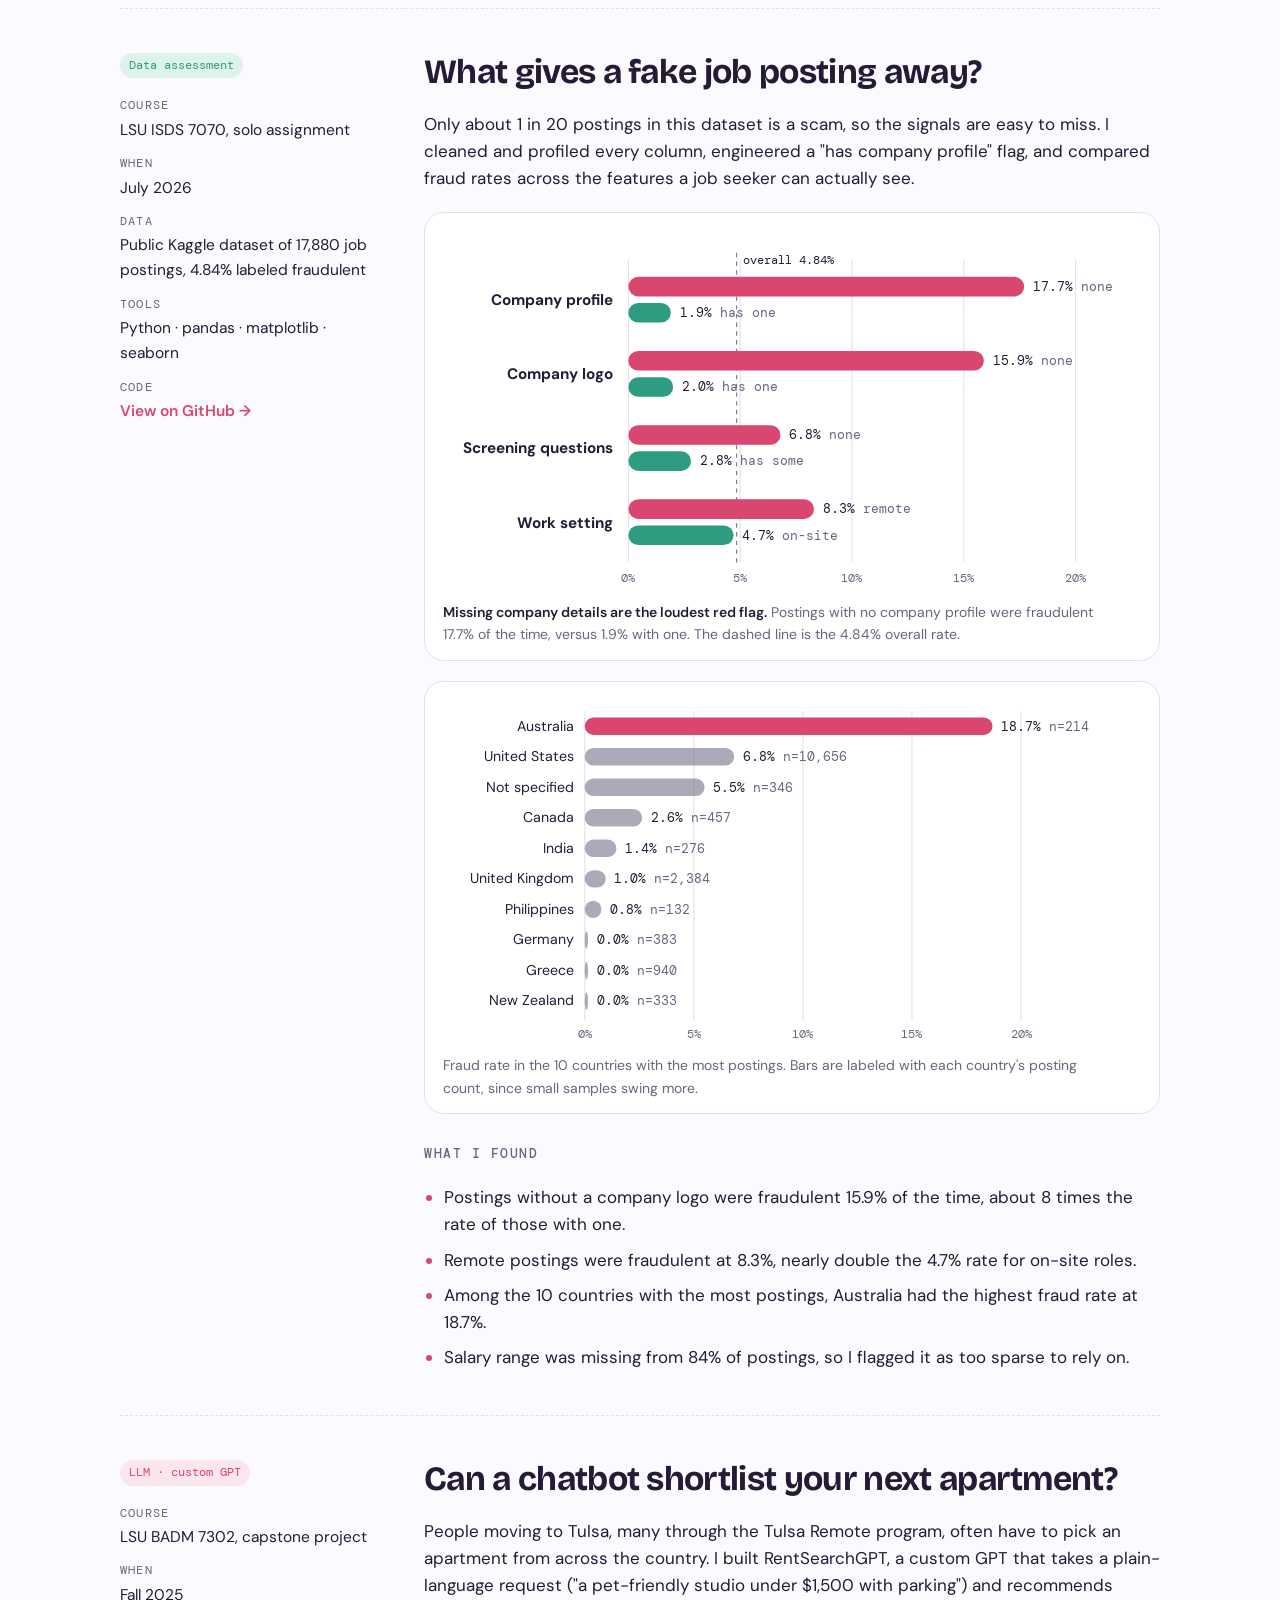
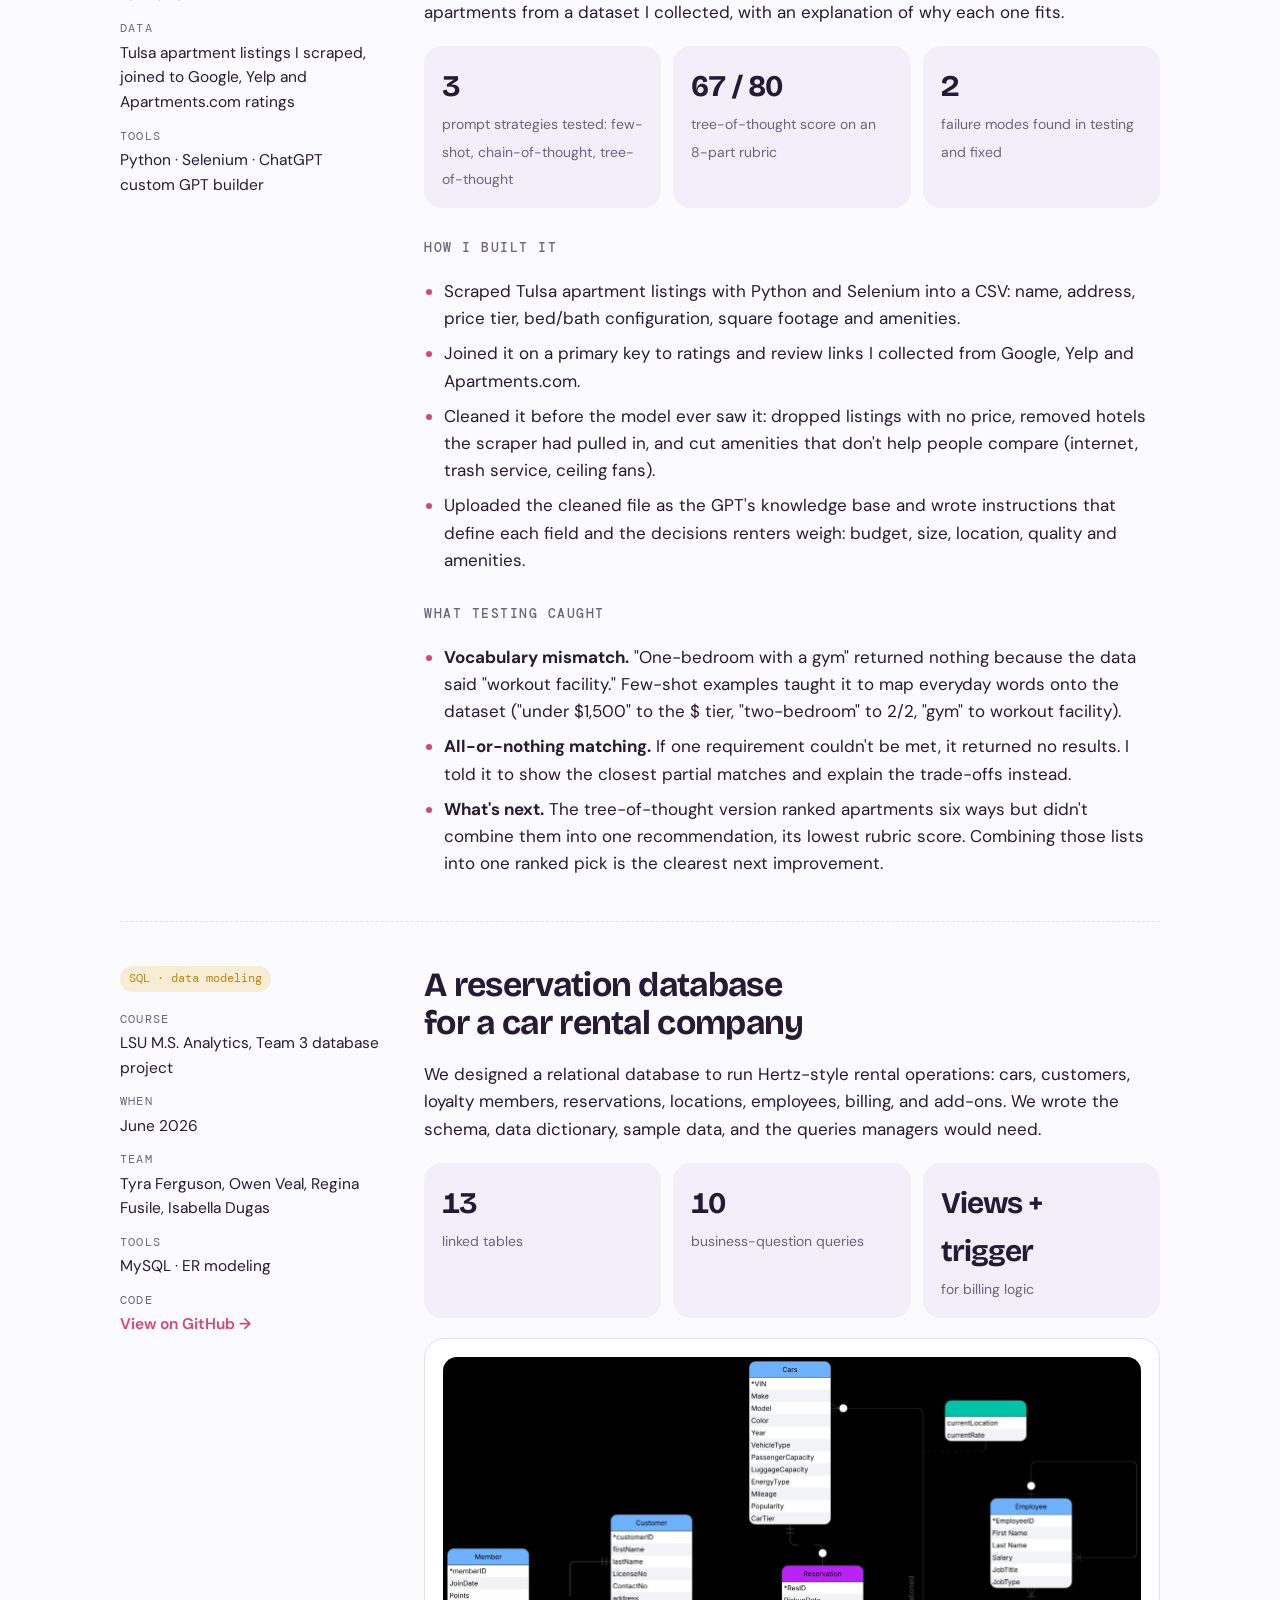
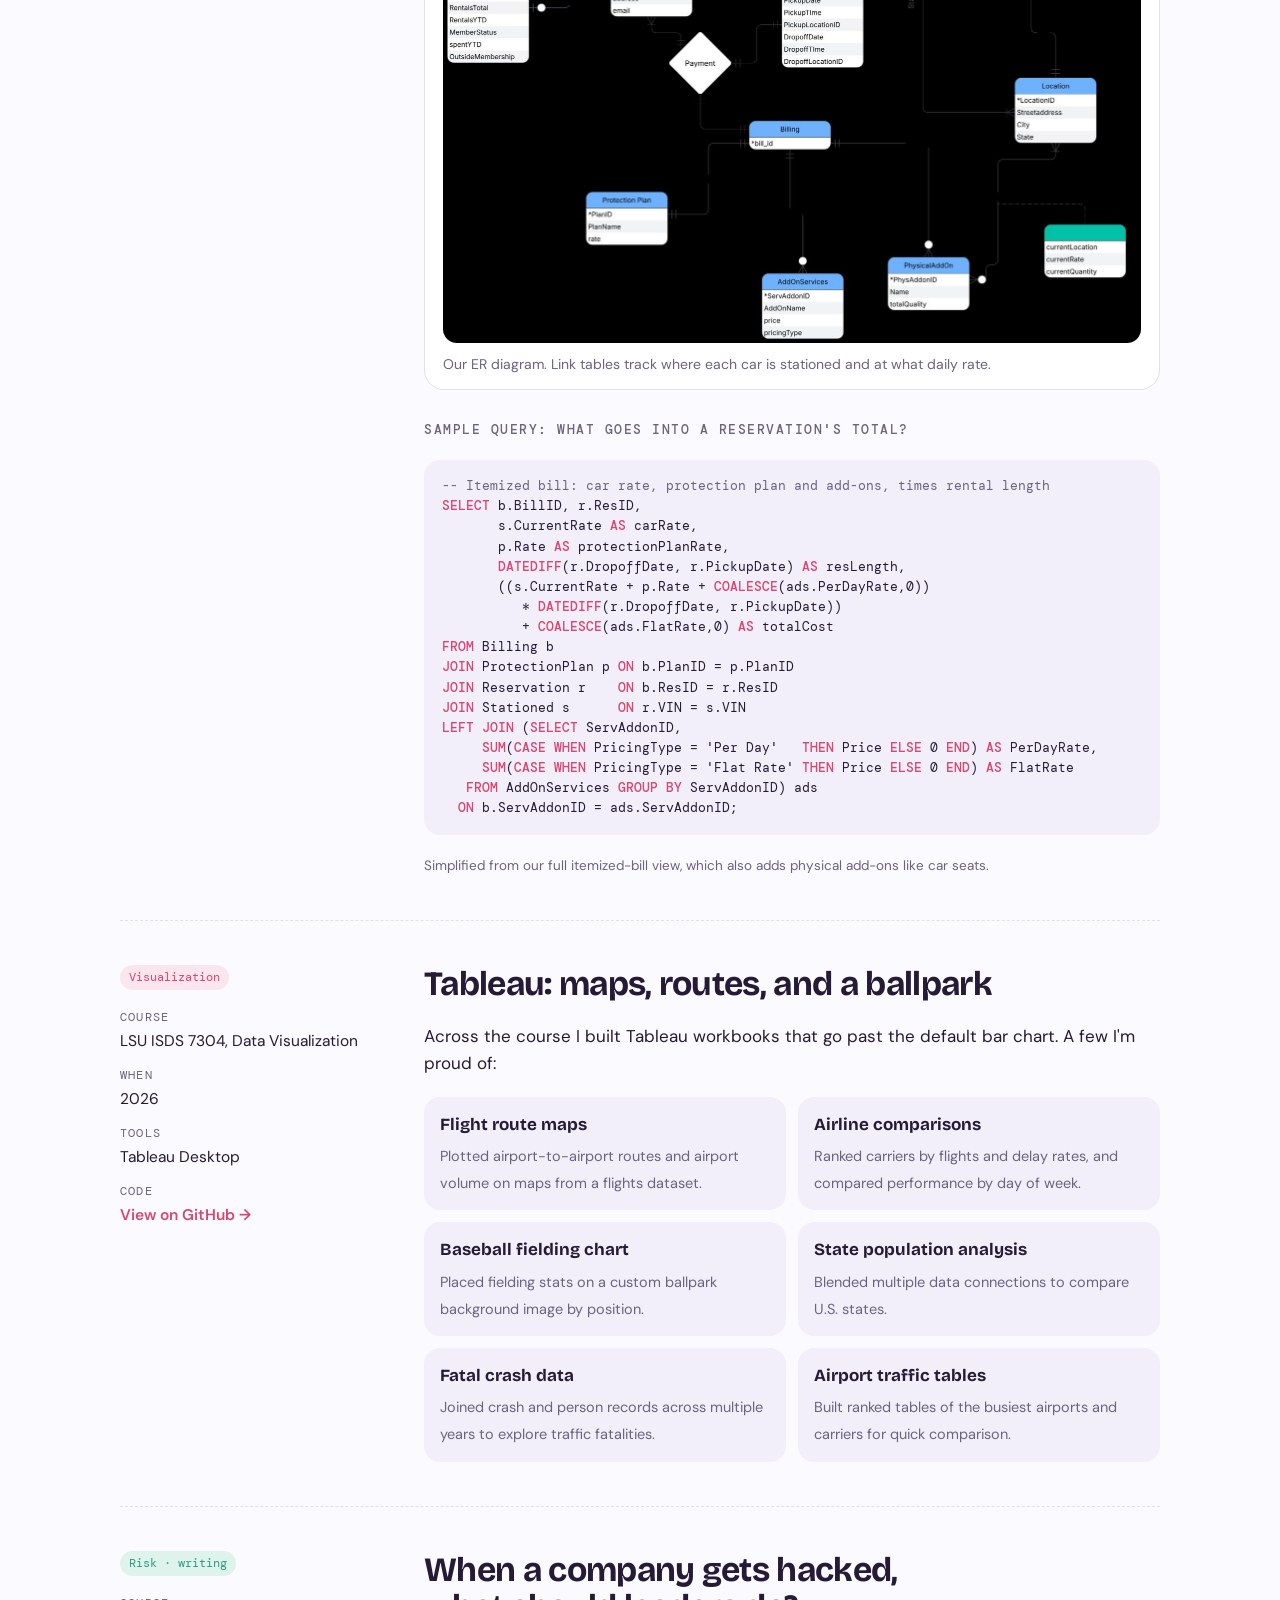
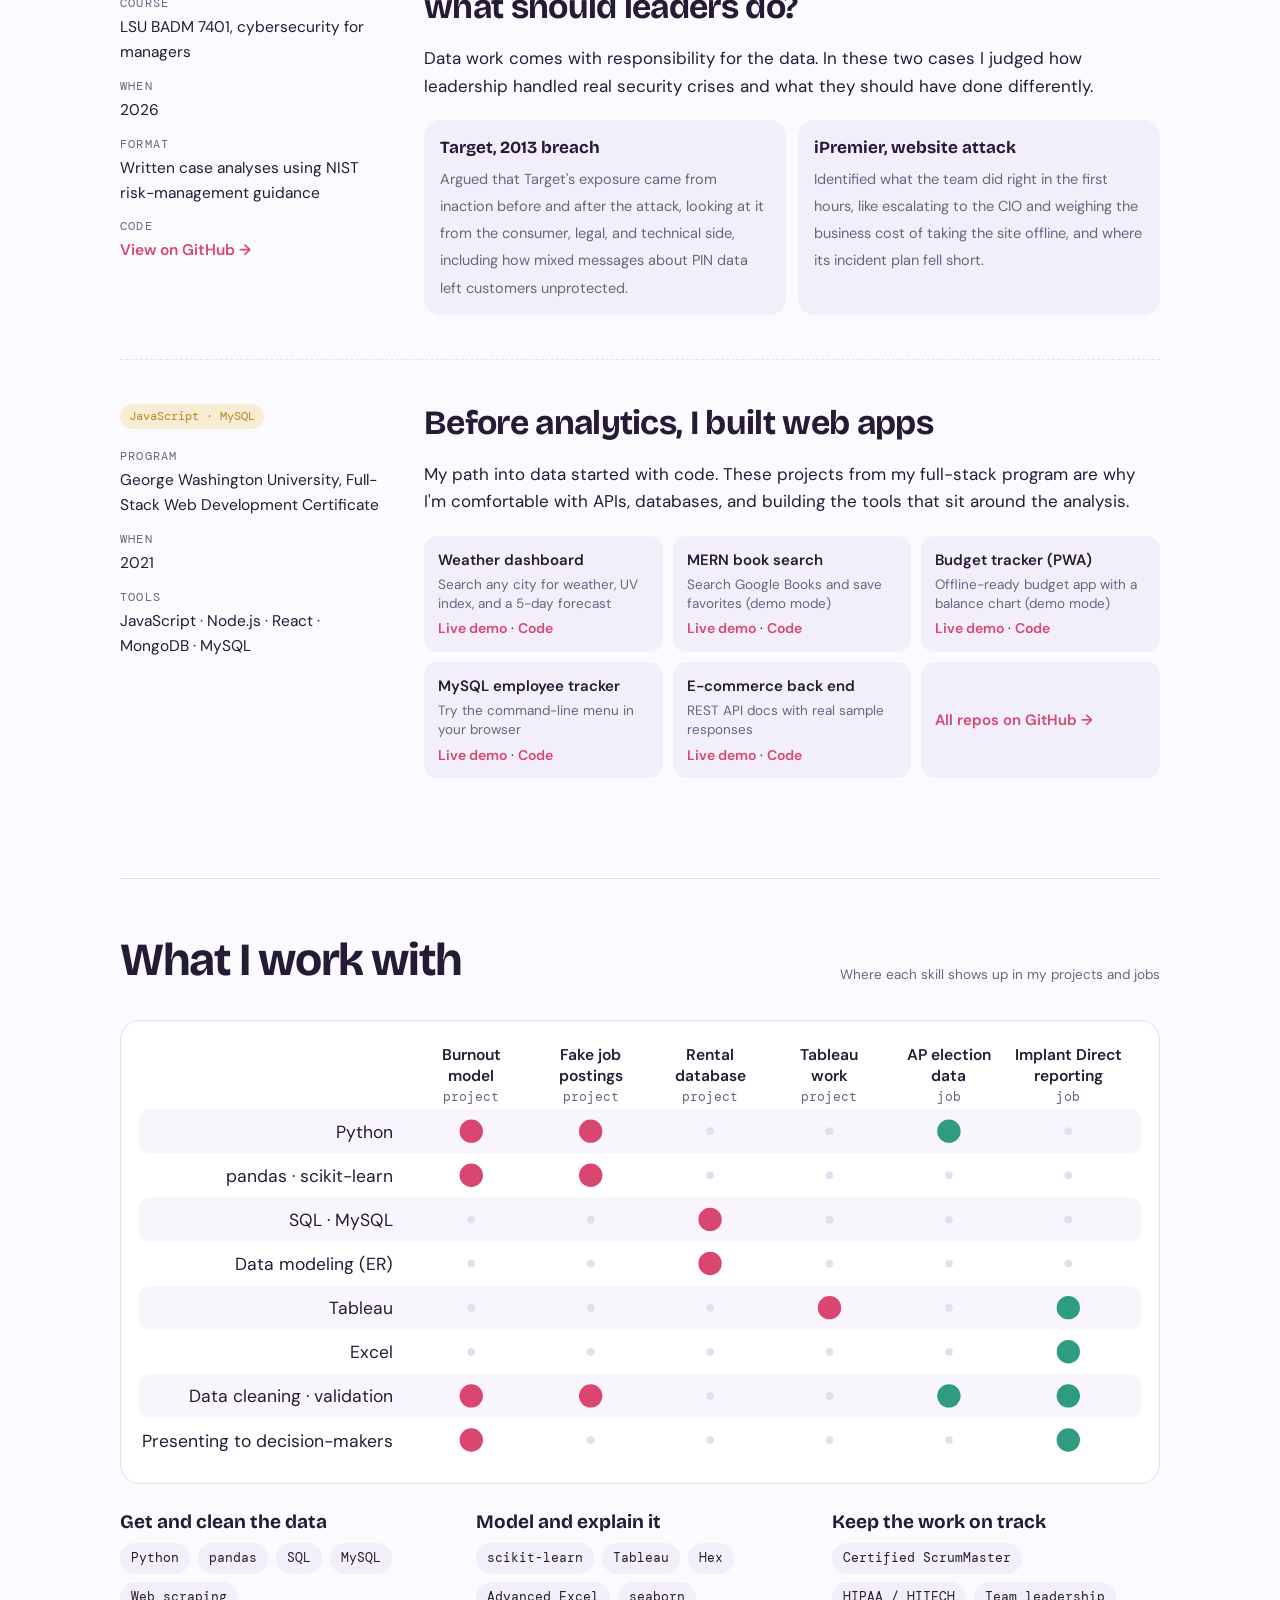
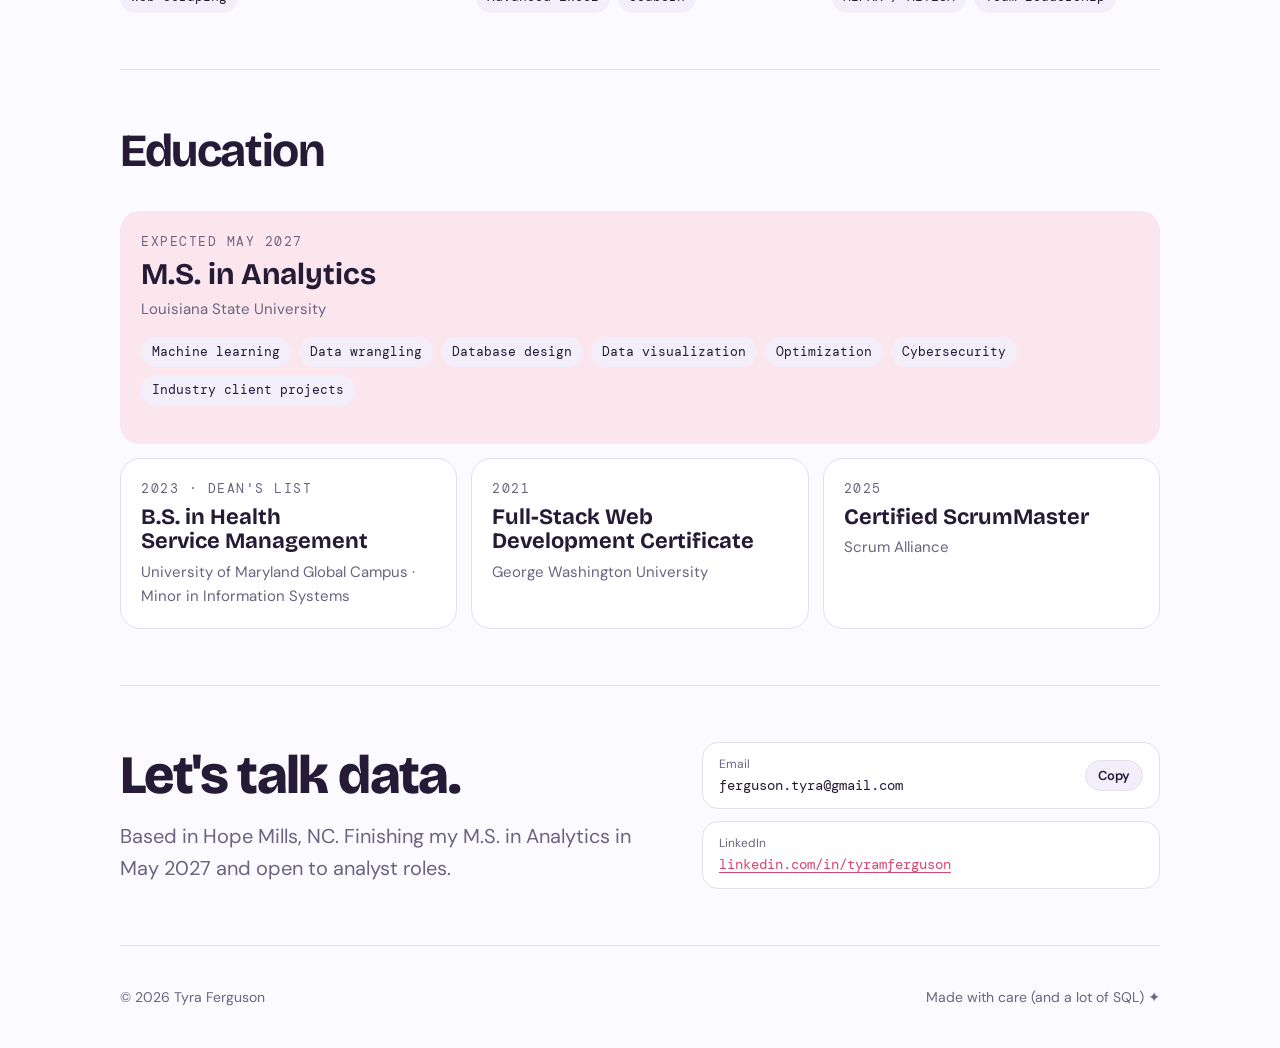
==== commit b2fa2a51: "Add RentSearchGPT project; fix graduation date to May 2027 Co-Authored-By: Claude Opus 5.5 <noreply@" ====
--- a/index.html
+++ b/index.html
@@ -202,11 +202,12 @@
   <section id="work" aria-labelledby="work-h">
     <div class="sec-head">
       <h2 id="work-h">Selected projects</h2>
-      <p class="note">LSU M.S. Analytics coursework, 2026</p>
+      <p class="note">LSU M.S. Analytics coursework, 2025–2026</p>
     </div>
     <nav class="toc" aria-label="Projects">
       <a href="#fitbit"><b>Workout burnout early warning</b><span>Machine learning</span></a>
       <a href="#jobs"><b>Spotting fake job postings</b><span>Data assessment</span></a>
+      <a href="#rentsearch"><b>RentSearchGPT</b><span>LLM · custom GPT</span></a>
       <a href="#hertz"><b>Car rental database</b><span>SQL · data modeling</span></a>
       <a href="#tableau"><b>Tableau work</b><span>Visualization</span></a>
       <a href="#cases"><b>Security case analyses</b><span>Risk · writing</span></a>
@@ -295,6 +296,41 @@
       </div>
     </article>
 
+    <!-- RENTSEARCHGPT -->
+    <article class="case" id="rentsearch" aria-labelledby="rent-h">
+      <aside>
+        <span class="tag">LLM · custom GPT</span>
+        <dl>
+          <div><dt>Course</dt><dd>LSU BADM 7302, capstone project</dd></div>
+          <div><dt>When</dt><dd>Fall 2025</dd></div>
+          <div><dt>Data</dt><dd>Tulsa apartment listings I scraped, joined to Google, Yelp and Apartments.com ratings</dd></div>
+          <div><dt>Tools</dt><dd>Python · Selenium · ChatGPT custom GPT builder</dd></div>
+        </dl>
+      </aside>
+      <div class="body">
+        <h3 id="rent-h">Can a chatbot shortlist your next apartment?</h3>
+        <p>People moving to Tulsa, many through the Tulsa Remote program, often have to pick an apartment from across the country. I built RentSearchGPT, a custom GPT that takes a plain-language request ("a pet-friendly studio under $1,500 with parking") and recommends apartments from a dataset I collected, with an explanation of why each one fits.</p>
+        <div class="kpis">
+          <div class="kpi"><b>3</b><span>prompt strategies tested: few-shot, chain-of-thought, tree-of-thought</span></div>
+          <div class="kpi"><b>67 / 80</b><span>tree-of-thought score on an 8-part rubric</span></div>
+          <div class="kpi"><b>2</b><span>failure modes found in testing and fixed</span></div>
+        </div>
+        <h4>How I built it</h4>
+        <ul class="did">
+          <li>Scraped Tulsa apartment listings with Python and Selenium into a CSV: name, address, price tier, bed/bath configuration, square footage and amenities.</li>
+          <li>Joined it on a primary key to ratings and review links I collected from Google, Yelp and Apartments.com.</li>
+          <li>Cleaned it before the model ever saw it: dropped listings with no price, removed hotels the scraper had pulled in, and cut amenities that don't help people compare (internet, trash service, ceiling fans).</li>
+          <li>Uploaded the cleaned file as the GPT's knowledge base and wrote instructions that define each field and the decisions renters weigh: budget, size, location, quality and amenities.</li>
+        </ul>
+        <h4>What testing caught</h4>
+        <ul class="did">
+          <li><b>Vocabulary mismatch.</b> "One-bedroom with a gym" returned nothing because the data said "workout facility." Few-shot examples taught it to map everyday words onto the dataset ("under $1,500" to the $ tier, "two-bedroom" to 2/2, "gym" to workout facility).</li>
+          <li><b>All-or-nothing matching.</b> If one requirement couldn't be met, it returned no results. I told it to show the closest partial matches and explain the trade-offs instead.</li>
+          <li><b>What's next.</b> The tree-of-thought version ranked apartments six ways but didn't combine them into one recommendation, its lowest rubric score. Combining those lists into one ranked pick is the clearest next improvement.</li>
+        </ul>
+      </div>
+    </article>
+
     <!-- HERTZ -->
     <article class="case" id="hertz" aria-labelledby="hertz-h">
       <aside>
@@ -437,11 +473,11 @@
     <div class="sec-head"><h2 id="edu-h">Education</h2></div>
     <div class="edu">
       <div class="deg main">
-        <span class="eyebrow">Expected March 2027</span>
+        <span class="eyebrow">Expected May 2027</span>
         <h3>M.S. in Analytics</h3>
         <p>Louisiana State University</p>
         <ul class="chips">
-          <li class="chip">Machine learning</li><li class="chip">Data wrangling</li><li class="chip">Database design</li><li class="chip">Data visualization</li><li class="chip">Optimization</li><li class="chip">Cybersecurity</li><li class="chip">Industry practicum</li>
+          <li class="chip">Machine learning</li><li class="chip">Data wrangling</li><li class="chip">Database design</li><li class="chip">Data visualization</li><li class="chip">Optimization</li><li class="chip">Cybersecurity</li><li class="chip">Industry client projects</li>
         </ul>
       </div>
       <div class="deg">
@@ -466,7 +502,7 @@
     <div class="contact">
       <div>
         <h2 id="contact-h">Let's talk data.</h2>
-        <p class="lede" style="margin-top:14px;max-width:40ch">Based in Hope Mills, NC. Finishing my M.S. in Analytics in March 2027 and open to analyst roles.</p>
+        <p class="lede" style="margin-top:14px;max-width:40ch">Based in Hope Mills, NC. Finishing my M.S. in Analytics in May 2027 and open to analyst roles.</p>
       </div>
       <div class="reach">
         <div class="row"><span><small>Email</small>ferguson.tyra@gmail.com</span><button class="copy" type="button" id="copy-email" data-copy="ferguson.tyra@gmail.com">Copy</button></div>
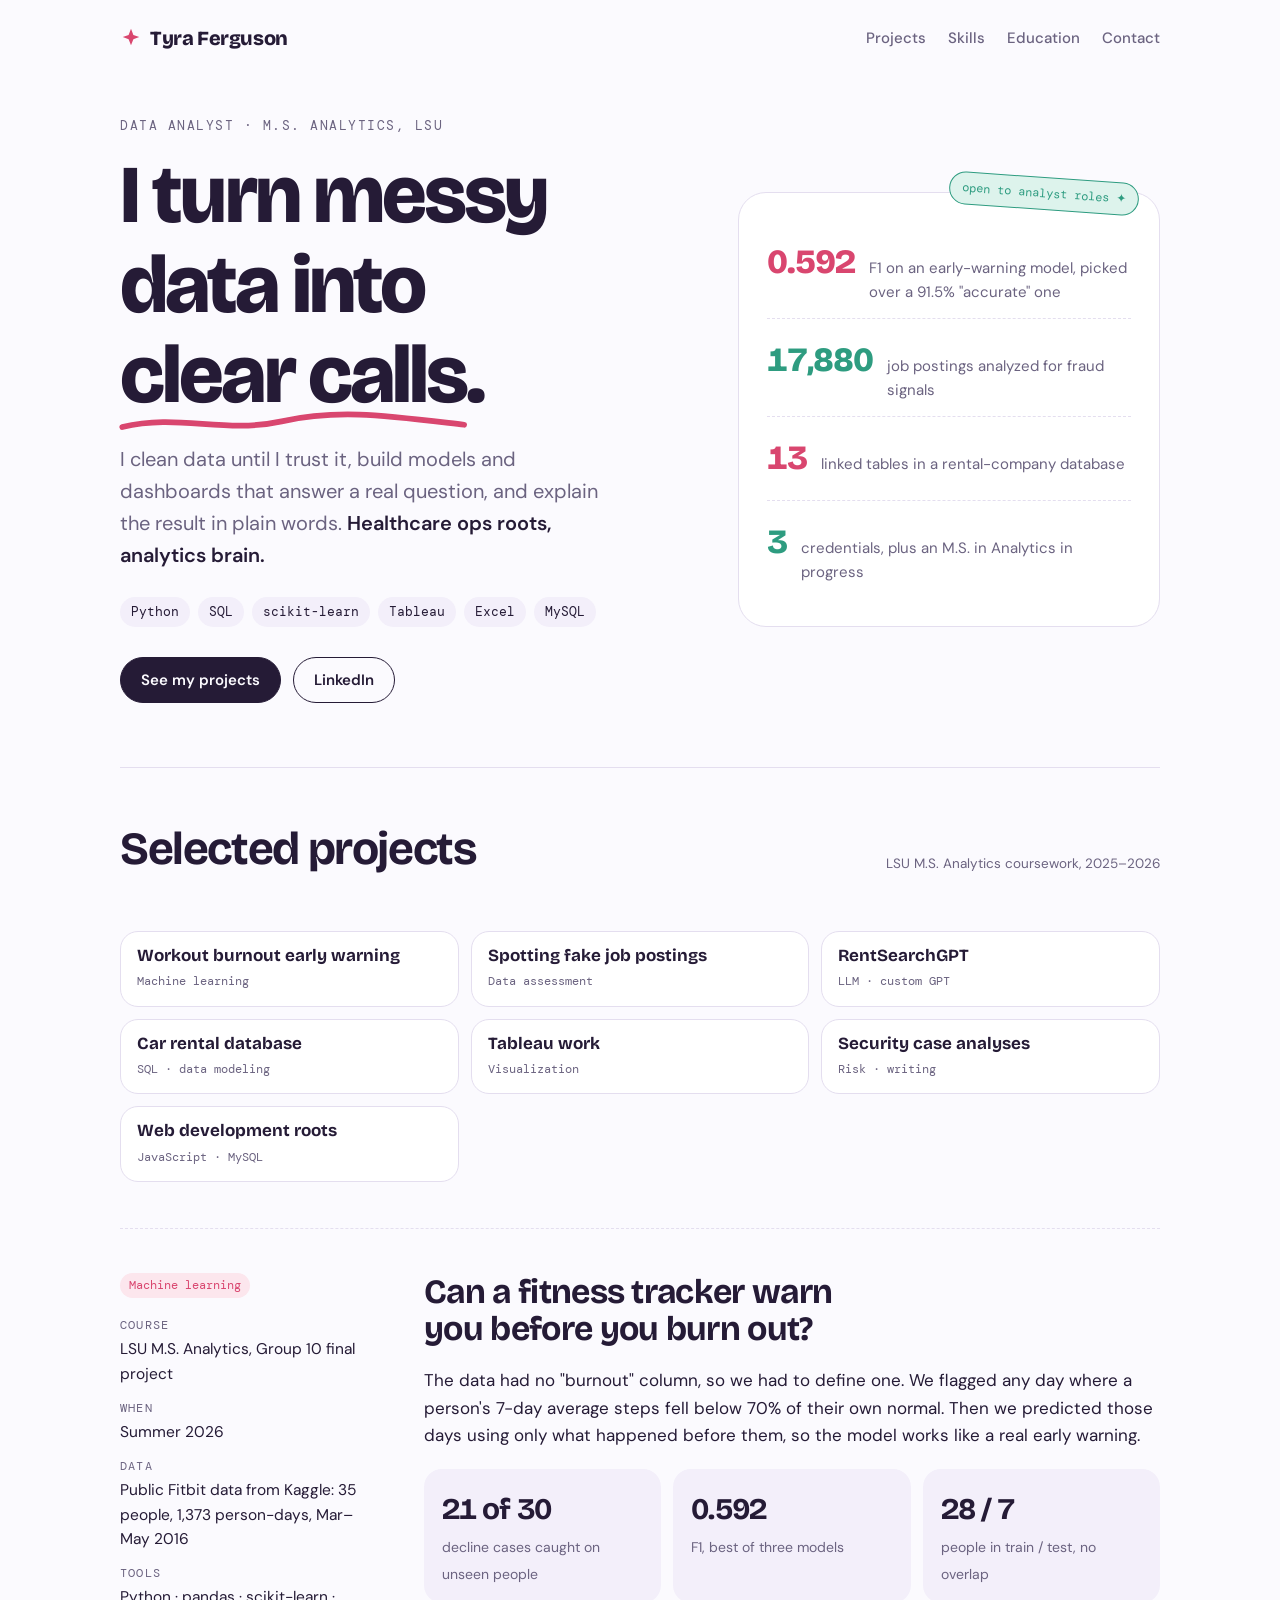
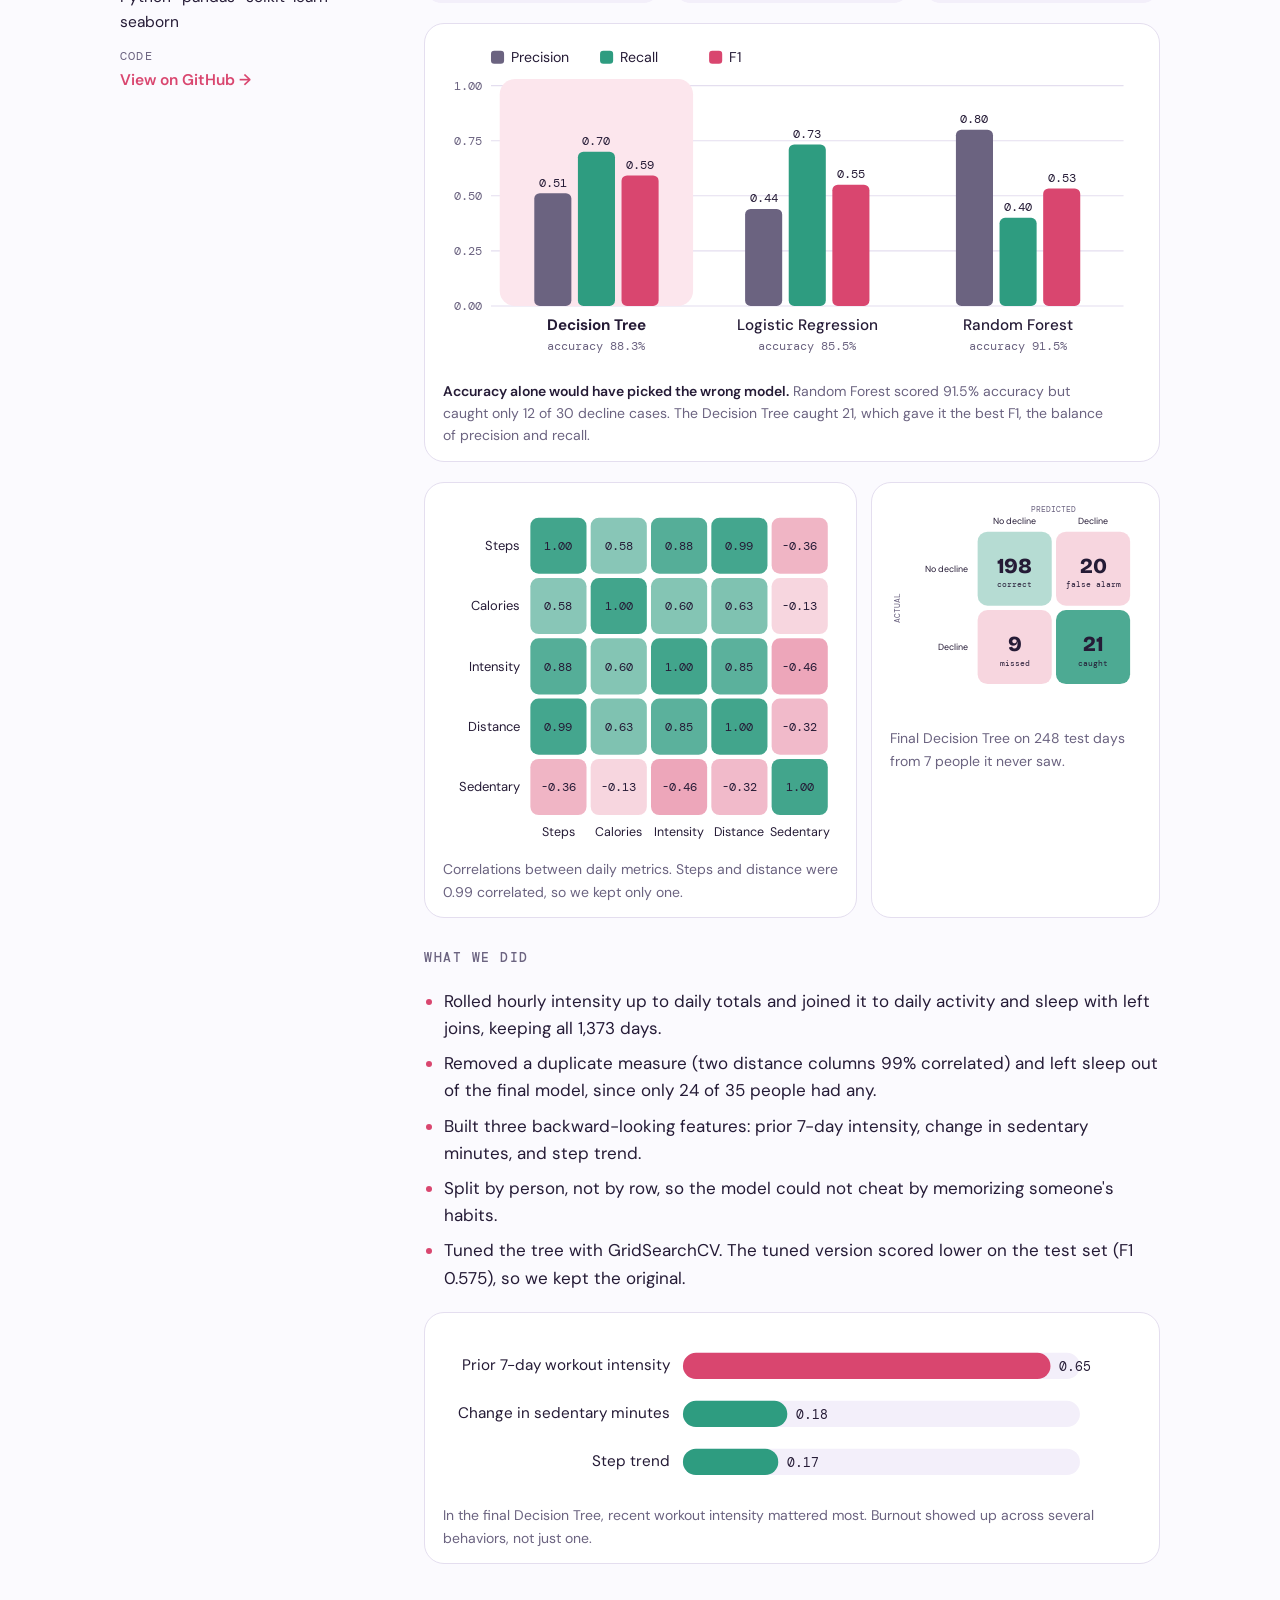
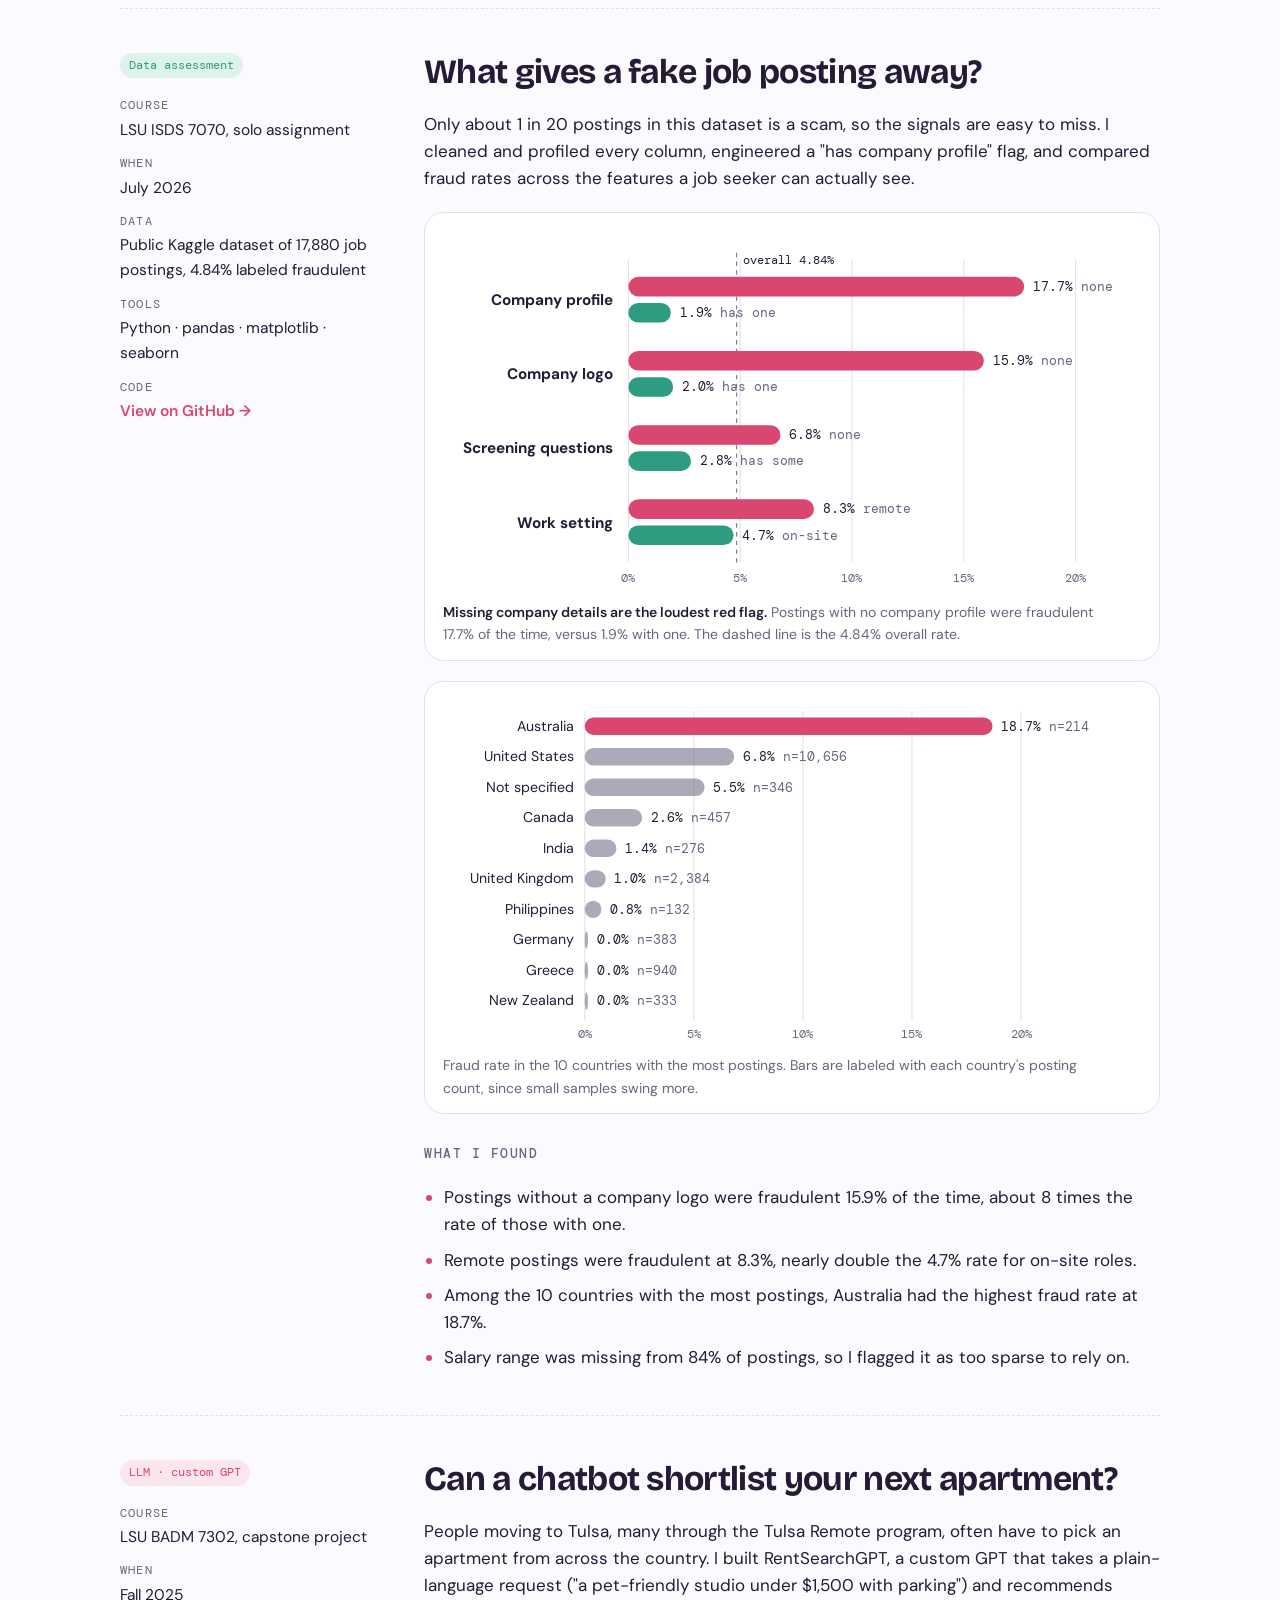
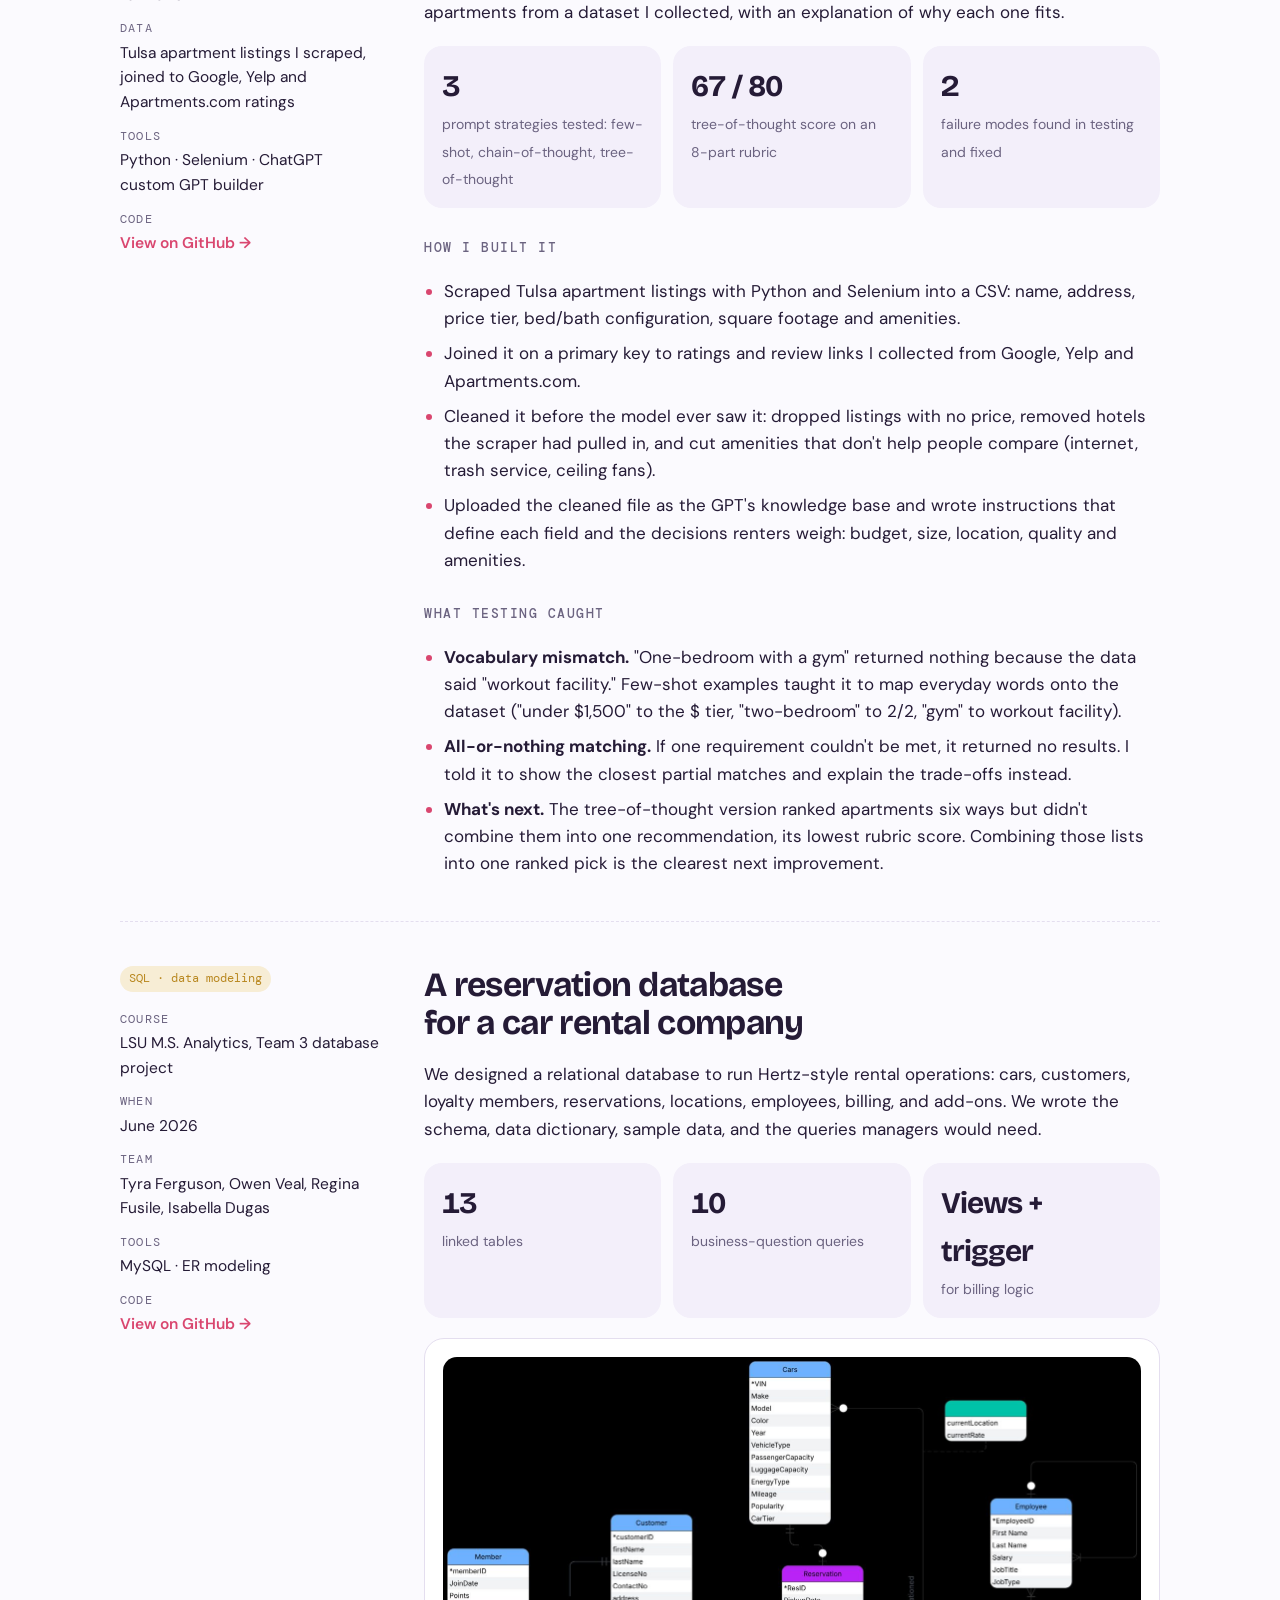
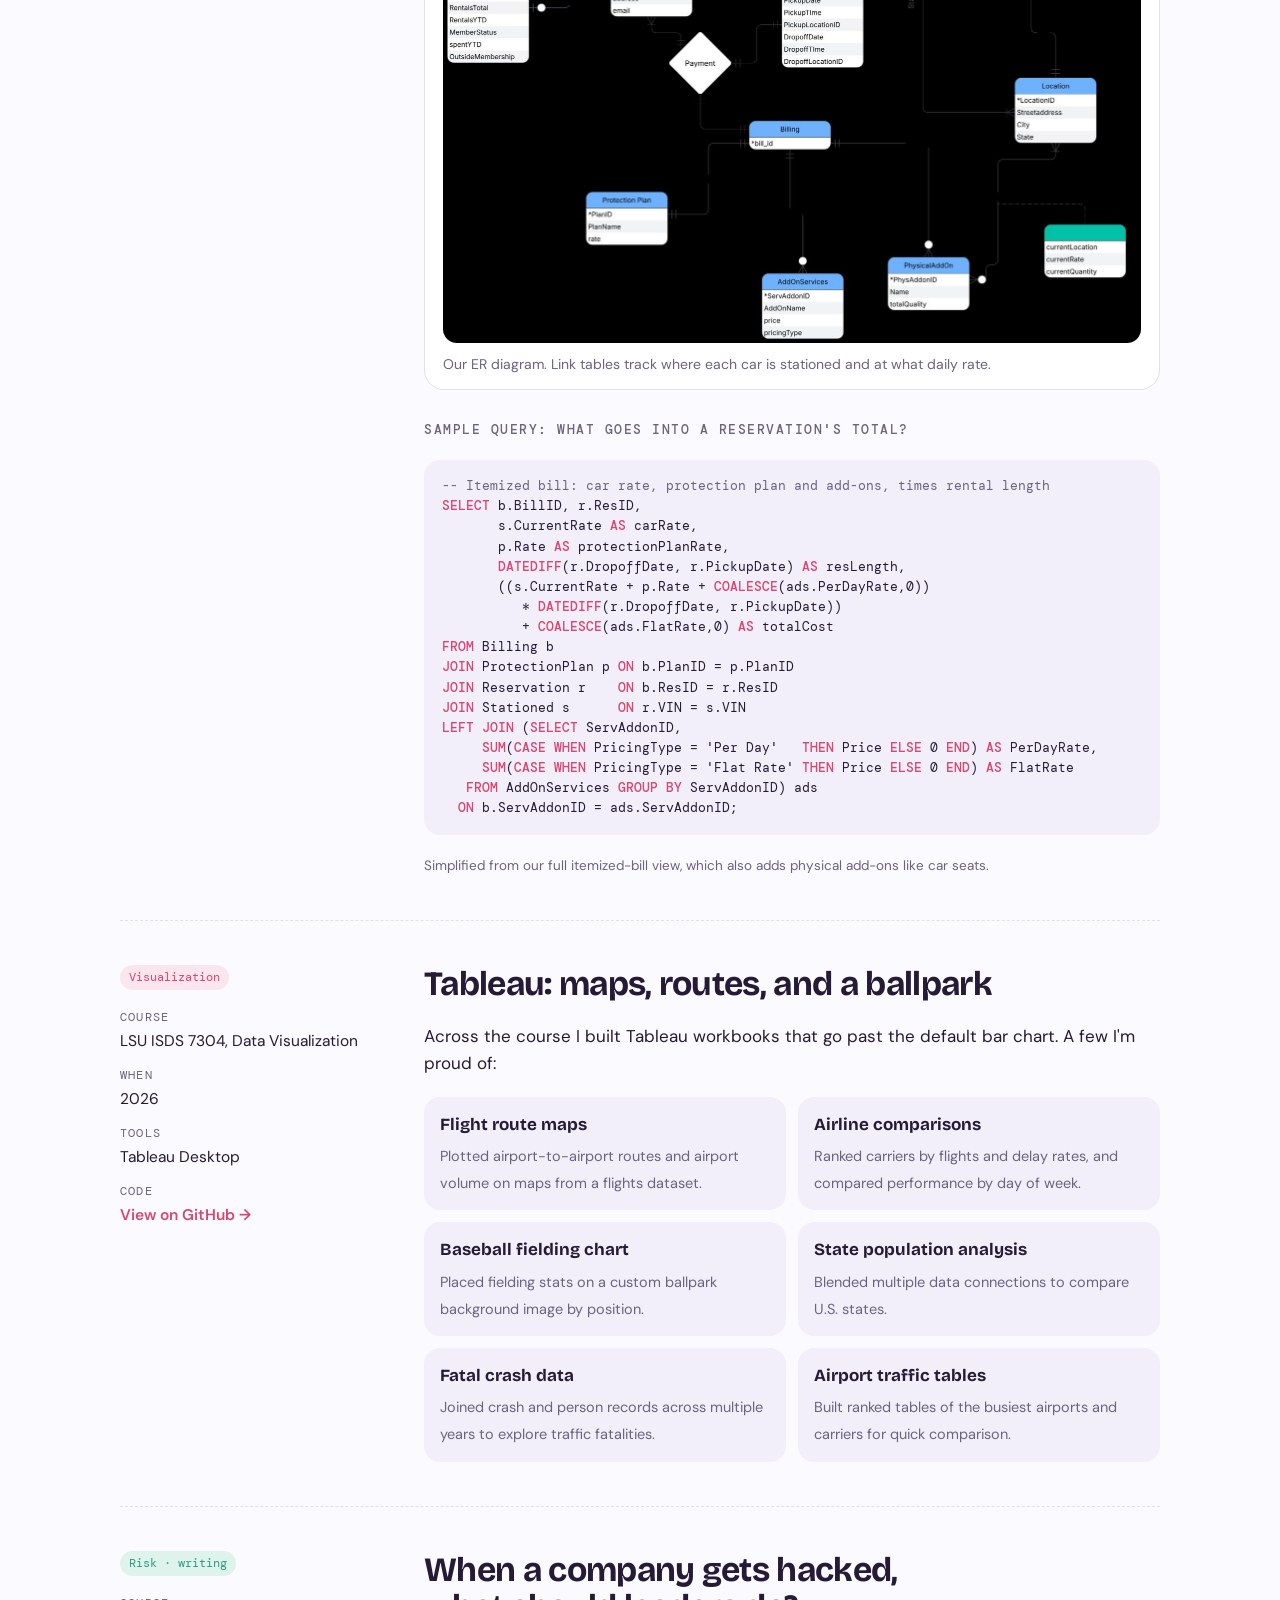
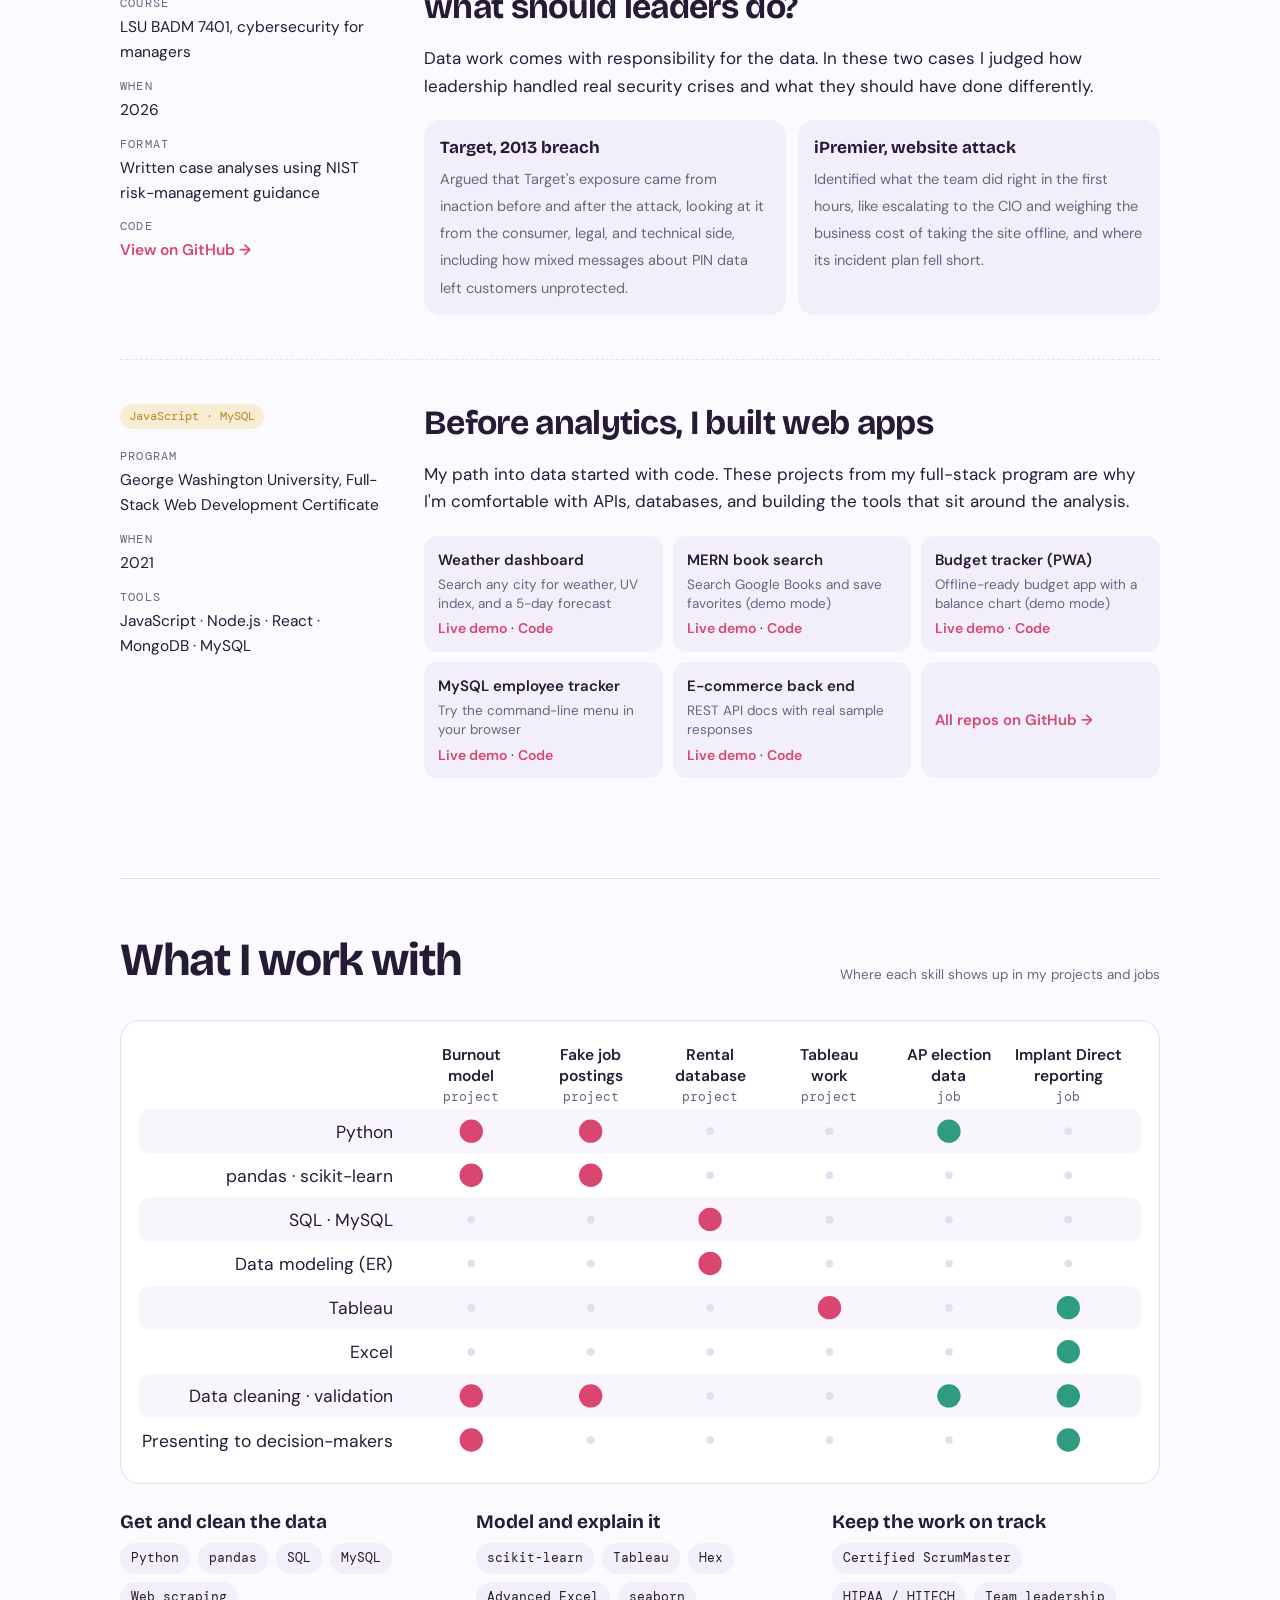
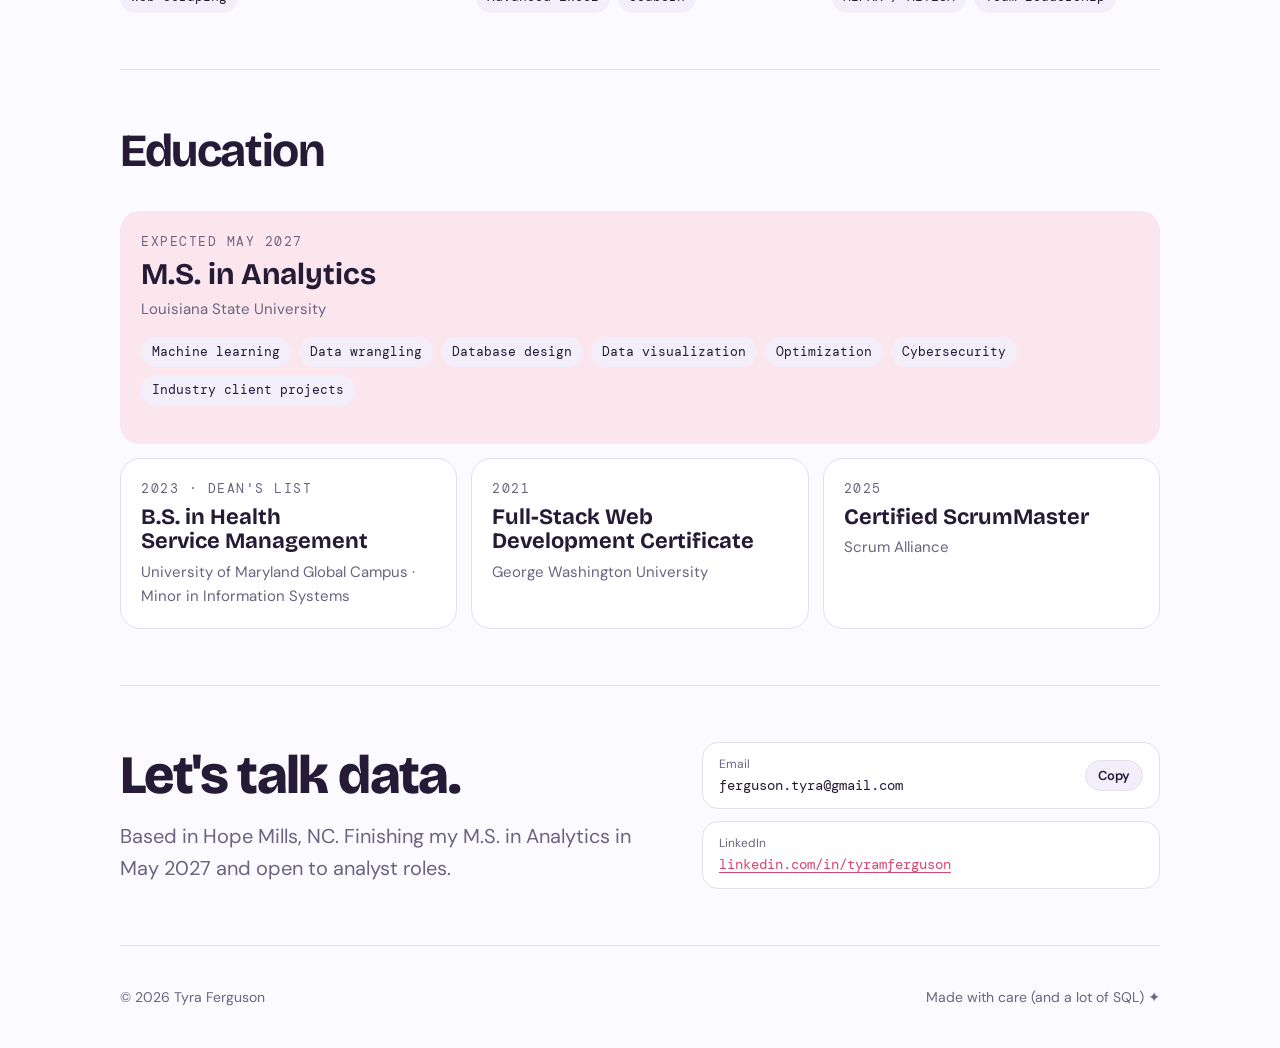
==== commit f813d9ec: "Link RentSearchGPT repo Co-Authored-By: Claude Opus 5.5 <noreply@anthropic.com> Claude-Session: http" ====
--- a/index.html
+++ b/index.html
@@ -305,6 +305,7 @@
           <div><dt>When</dt><dd>Fall 2025</dd></div>
           <div><dt>Data</dt><dd>Tulsa apartment listings I scraped, joined to Google, Yelp and Apartments.com ratings</dd></div>
           <div><dt>Tools</dt><dd>Python · Selenium · ChatGPT custom GPT builder</dd></div>
+          <div><dt>Code</dt><dd><a class="code-link" href="https://github.com/tferg7/rentsearchgpt" target="_blank" rel="noopener">View on GitHub →</a></dd></div>
         </dl>
       </aside>
       <div class="body">
